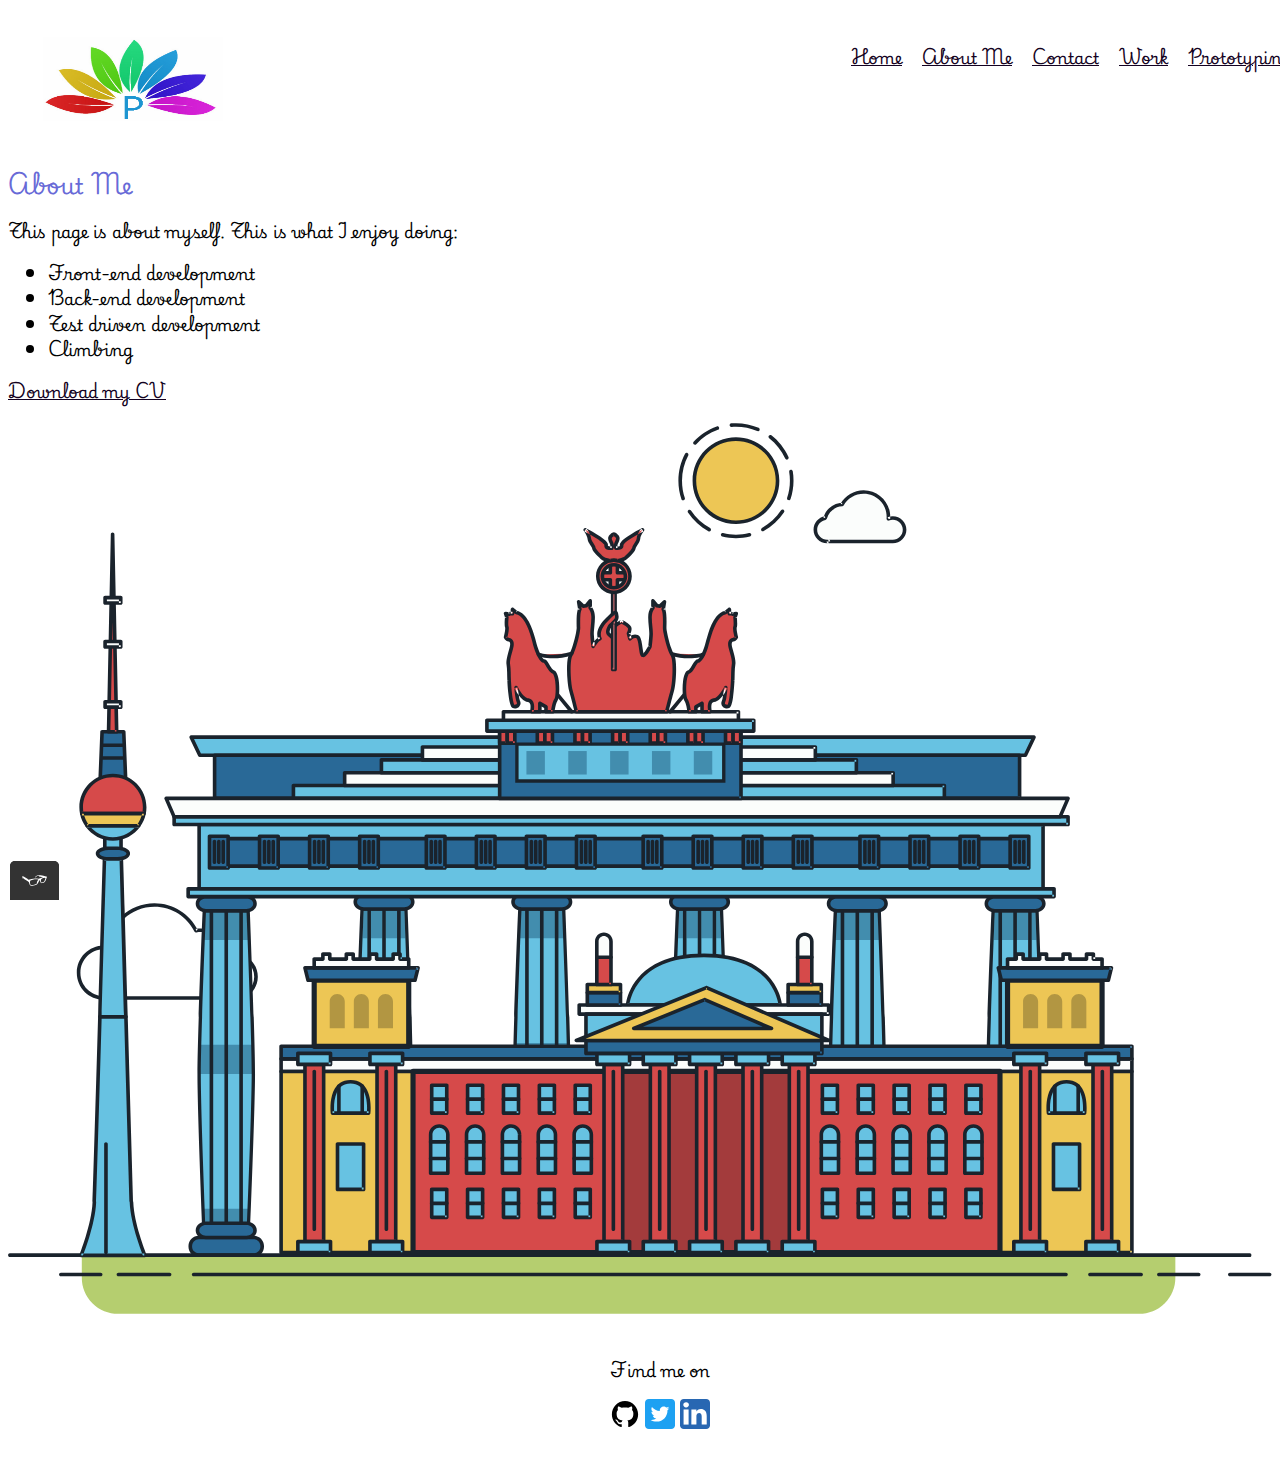
==== about.html @ 15fc824f "Initial commit" ====
<!DOCTYPE html>
<html lang="en">

<head>
    <meta charset="UTF-8">
    <meta name="viewport" content="width=device-width, initial-scale=1.0">
    <title>About Me</title>
    <link rel="preconnect" href="https://fonts.googleapis.com">
    <link rel="preconnect" href="https://fonts.gstatic.com" crossorigin>
    <link href="https://fonts.googleapis.com/css2?family=Playwrite+ES+Deco:wght@100..400&display=swap" rel="stylesheet">
    <link rel="stylesheet" type="text/css" href="css/style.production.css">
    <link rel="shortcut icon" href="./images/FavIcon.png">
    <script src="js/tota11y.min.js"></script>
    <script src="js/stylelint.config.js"></script>
</head>

<body>

    <header class="page-header">
        <!-- Add Logo here -->
        <img src="images/Logo_N.png" alt="logo" class="my_logo page-header__item">
        <nav class="main-navigation page-header__item">
            <ul role="menubar" class="navigation-list">
                <li role="presentation">
                    <a href="index.html" role="menuitem"
                        class="navigation-list__item navigation-list__item--active">Home</a>
                </li>
                <li role="presentation">
                    <a href="about.html" role="menuitem" class="navigation-list__item">About Me</a>
                </li>
                <li role="presentation">
                    <a href="contact.html" role="menuitem" class="navigation-list__item">Contact</a>
                </li>
                <li role="presentation">
                    <a href="work.html" role="menuitem" class="navigation-list__item">Work</a>
                </li>
                <li role="presentation">
                    <a href="prototype.html" role="menuitem" class="navigation-list__item">Prototyping</a>
                </li>
            </ul>
        </nav>
    </header>
    <main>
        <div>
            <h1>About Me</h1>
            <p>This page is about myself. This is what I enjoy doing:</p>
            <ul>
                <li>Front-end development</li>
                <li>Back-end development</li>
                <li>Test driven development</li>
                <li>Climbing</li>
            </ul>

            <a href="files/Resume-example.pdf" class="button" download>Download my CV</a>
        </div>




        <svg id="about-picture" xmlns="http://www.w3.org/2000/svg" class="berlin-illustration" height="auto"
            viewBox="0 0 700 505" xmlns:xlink="http://www.w3.org/1999/xlink">
            <defs>
                <polygon id="a" points=".06 231.917 .06 .929 688.717 .929 688.717 231.917"></polygon>
            </defs>
            <g fill="none" fill-rule="evenodd">
                <g transform="translate(0 241)" class="cloud-front">
                    <path fill="#1A232C"
                        d="M87.602,29 L87.602,28 C87.326,28.001 87.103,28.024 86.927,28.033 L86.979,29.031 L87.947,28.78 C85.741,20.282 78.041,14.002 68.852,14 C67.858,14 66.904,14.096 65.98,14.231 L66.125,15.22 L67.019,14.772 C62.626,6.015 53.567,0.001 43.102,0 C29.041,0.002 17.524,10.848 16.443,24.632 L17.44,24.71 L17.606,23.724 C16.803,23.589 15.969,23.5 15.102,23.5 C6.817,23.501 0.102,30.215 0.102,38.5 C0.102,46.785 6.817,53.499 15.102,53.5 L87.602,53.5 C94.644,53.499 100.351,47.792 100.352,40.75 C100.351,33.708 94.644,28.001 87.602,28 L87.602,30 C90.573,30 93.254,31.202 95.203,33.149 C97.15,35.097 98.351,37.778 98.352,40.75 C98.351,43.722 97.15,46.403 95.203,48.351 C93.254,50.298 90.573,51.5 87.602,51.5 L15.102,51.5 C11.509,51.5 8.265,50.046 5.909,47.692 C3.555,45.337 2.102,42.093 2.102,38.5 C2.102,34.907 3.555,31.663 5.909,29.308 C8.265,26.954 11.509,25.5 15.102,25.5 C15.831,25.5 16.553,25.575 17.273,25.697 C17.551,25.743 17.832,25.672 18.055,25.499 C18.277,25.325 18.414,25.07 18.436,24.789 C19.436,12.04 30.094,1.998 43.102,2 C52.786,1.999 61.163,7.564 65.231,15.669 C65.425,16.055 65.842,16.272 66.27,16.21 C67.132,16.084 67.988,16 68.852,16 C77.108,15.998 84.027,21.647 86.011,29.283 C86.13,29.741 86.557,30.054 87.031,30.03 C87.27,30.017 87.457,29.999 87.602,30 L87.602,29"
                        transform="translate(38 36)"></path>
                </g>
                <path fill="#B5CE6F"
                    d="M646.484,484.382 C646.484,489.501 644.531,494.62 640.627,498.525 C636.722,502.43 631.603,504.382 626.484,504.382 L60.873,504.382 C55.754,504.382 50.636,502.43 46.731,498.525 C42.826,494.62 40.873,489.501 40.873,484.382 L40.873,471.917 L646.484,471.917 L646.484,484.382">
                </path>
                <polyline fill="#67C2E2"
                    points="334.824 185.029 101.449 185.029 106.209 195.08 563.438 195.08 568.2 185.029 334.824 185.029">
                </polyline>
                <path fill="#1A232C"
                    d="M334.824,185.029 L334.824,184.029 L101.449,184.029 C101.104,184.029 100.788,184.203 100.604,184.494 C100.42,184.785 100.398,185.146 100.545,185.457 L105.306,195.508 C105.471,195.856 105.824,196.079 106.209,196.079 L563.438,196.079 C563.824,196.079 564.177,195.856 564.342,195.508 L569.104,185.457 C569.251,185.146 569.229,184.785 569.045,184.494 C568.861,184.203 568.544,184.029 568.2,184.029 L334.824,184.029 L334.824,186.029 L566.62,186.029 L562.806,194.08 L106.842,194.08 L103.029,186.029 L334.824,186.029 L334.824,185.029">
                </path>
                <polygon fill="#296997" points="114.416 218.974 560.222 218.974 560.222 195.08 114.416 195.08">
                </polygon>
                <path fill="#1A232C"
                    d="M560.222,218.974 L560.222,217.974 L115.416,217.974 L115.416,196.079 L559.222,196.079 L559.222,218.974 L560.222,218.974 L560.222,217.974 L560.222,218.974 L561.222,218.974 L561.222,195.08 C561.222,194.816 561.115,194.559 560.929,194.372 C560.742,194.186 560.485,194.08 560.222,194.08 L114.416,194.08 C114.152,194.08 113.895,194.186 113.708,194.372 C113.522,194.559 113.416,194.816 113.416,195.08 L113.416,218.974 C113.416,219.237 113.522,219.495 113.708,219.681 C113.895,219.867 114.152,219.974 114.416,219.974 L560.222,219.974 C560.485,219.974 560.742,219.867 560.929,219.681 C561.115,219.495 561.222,219.237 561.222,218.974 L560.222,218.974">
                </path>
                <polygon fill="#67C2E2" points="105.85 269.08 573.225 269.08 573.225 233.398 105.85 233.398"></polygon>
                <path fill="#1A232C"
                    d="M573.225,233.398 L573.225,232.398 L105.85,232.398 C105.587,232.398 105.329,232.505 105.143,232.691 C104.957,232.877 104.85,233.134 104.85,233.398 L104.85,269.08 C104.85,269.344 104.957,269.601 105.143,269.788 C105.329,269.974 105.587,270.08 105.85,270.08 L573.225,270.08 C573.488,270.08 573.745,269.974 573.932,269.788 C574.118,269.601 574.225,269.344 574.225,269.08 L574.225,233.398 C574.225,233.134 574.118,232.877 573.932,232.691 C573.745,232.505 573.488,232.398 573.225,232.398 L573.225,233.398 L572.225,233.398 L572.225,268.08 L106.85,268.08 L106.85,234.398 L573.225,234.398 L573.225,233.398 L572.225,233.398 L573.225,233.398">
                </path>
                <polygon fill="#296997" points="116.751 256.508 562.557 256.508 562.557 241.243 116.751 241.243">
                </polygon>
                <path fill="#1A232C"
                    d="M562.557,256.508 L562.557,255.508 L117.75,255.508 L117.75,242.243 L561.557,242.243 L561.557,256.508 L562.557,256.508 L562.557,255.508 L562.557,256.508 L563.557,256.508 L563.557,241.243 C563.557,240.979 563.45,240.722 563.264,240.535 C563.078,240.349 562.82,240.243 562.557,240.243 L116.75,240.243 C116.487,240.243 116.23,240.349 116.043,240.535 C115.857,240.722 115.751,240.979 115.751,241.243 L115.751,256.508 C115.751,256.771 115.857,257.029 116.043,257.215 C116.23,257.401 116.487,257.508 116.751,257.508 L562.557,257.508 C562.82,257.508 563.077,257.401 563.264,257.215 C563.45,257.029 563.557,256.771 563.557,256.508 L562.557,256.508">
                </path>
                <polygon fill="#67C2E2" points="158.07 218.974 518.563 218.974 518.563 211.858 158.07 211.858">
                </polygon>
                <path fill="#1A232C"
                    d="M518.563,211.858 L518.563,210.858 L158.07,210.858 C157.807,210.858 157.549,210.964 157.363,211.151 C157.177,211.337 157.07,211.594 157.07,211.858 L157.07,218.974 C157.07,219.237 157.177,219.495 157.363,219.681 C157.549,219.867 157.807,219.974 158.07,219.974 L518.563,219.974 C518.826,219.974 519.083,219.867 519.27,219.681 C519.456,219.495 519.562,219.237 519.562,218.974 L519.562,211.858 C519.562,211.594 519.456,211.337 519.27,211.151 C519.083,210.964 518.826,210.858 518.563,210.858 L518.563,211.858 L517.563,211.858 L517.563,217.974 L159.07,217.974 L159.07,212.858 L518.563,212.858 L518.563,211.858 L517.563,211.858 L518.563,211.858">
                </path>
                <polygon fill="#FBFDFC" points="186.438 211.858 490.194 211.858 490.194 204.741 186.438 204.741">
                </polygon>
                <path fill="#1A232C"
                    d="M490.194,204.741 L490.194,203.741 L186.438,203.741 C186.175,203.741 185.917,203.848 185.731,204.034 C185.545,204.221 185.438,204.478 185.438,204.741 L185.438,211.858 C185.438,212.121 185.545,212.379 185.731,212.565 C185.917,212.751 186.175,212.858 186.438,212.858 L490.194,212.858 C490.458,212.858 490.715,212.751 490.902,212.565 C491.088,212.379 491.194,212.121 491.194,211.858 L491.194,204.741 C491.194,204.478 491.088,204.221 490.902,204.034 C490.715,203.848 490.458,203.741 490.194,203.741 L490.194,204.741 L489.194,204.741 L489.194,210.858 L187.438,210.858 L187.438,205.741 L490.194,205.741 L490.194,204.741 L489.194,204.741 L490.194,204.741">
                </path>
                <polygon fill="#67C2E2" points="206.805 204.741 469.828 204.741 469.828 197.624 206.805 197.624">
                </polygon>
                <path fill="#1A232C"
                    d="M469.828,197.624 L469.828,196.624 L206.805,196.624 C206.541,196.624 206.284,196.731 206.098,196.917 C205.911,197.103 205.805,197.361 205.805,197.624 L205.805,204.741 C205.805,205.005 205.911,205.262 206.098,205.449 C206.284,205.635 206.541,205.741 206.805,205.741 L469.828,205.741 C470.091,205.741 470.349,205.635 470.535,205.449 C470.722,205.262 470.828,205.005 470.828,204.741 L470.828,197.624 C470.828,197.361 470.722,197.103 470.535,196.917 C470.349,196.731 470.091,196.624 469.828,196.624 L469.828,197.624 L468.828,197.624 L468.828,203.741 L207.805,203.741 L207.805,198.624 L469.828,198.624 L469.828,197.624 L468.828,197.624 L469.828,197.624">
                </path>
                <polygon fill="#FBFDFC" points="229.521 197.624 447.111 197.624 447.111 190.509 229.521 190.509">
                </polygon>
                <path fill="#1A232C"
                    d="M447.111,190.509 L447.111,189.509 L229.521,189.509 C229.258,189.509 229,189.616 228.814,189.802 C228.628,189.988 228.521,190.246 228.521,190.509 L228.521,197.624 C228.521,197.888 228.628,198.145 228.814,198.332 C229,198.518 229.258,198.624 229.521,198.624 L447.111,198.624 C447.375,198.624 447.632,198.518 447.818,198.332 C448.005,198.145 448.111,197.888 448.111,197.624 L448.111,190.509 C448.111,190.246 448.005,189.988 447.818,189.802 C447.632,189.616 447.375,189.509 447.111,189.509 L447.111,190.509 L446.111,190.509 L446.111,196.624 L230.521,196.624 L230.521,191.509 L447.111,191.509 L447.111,190.509 L446.111,190.509 L447.111,190.509">
                </path>
                <path fill="#67C2E2"
                    d="M135.607,355.447 C135.163,337.766 134.264,313.326 133.648,297.387 C133.274,287.721 133.004,281.18 133.004,281.18 L108.722,281.18 C108.722,281.18 108.452,287.721 108.079,297.387 C107.462,313.326 106.563,337.766 106.119,355.447 C105.953,362.059 105.85,367.732 105.85,371.653 L105.85,371.654 C105.85,386.117 107.243,424.332 108.089,446.189 C108.457,455.706 108.722,462.126 108.722,462.126 L133.004,462.126 C133.004,462.126 133.269,455.706 133.637,446.189 C134.482,424.332 135.876,386.117 135.876,371.654 L135.876,371.653 C135.876,367.732 135.773,362.059 135.607,355.447">
                </path>
                <path fill="#428DAE"
                    d="M133.648 297.387L108.079 297.387C108.452 287.721 108.722 281.18 108.722 281.18L133.004 281.18C133.004 281.18 133.274 287.721 133.648 297.387M135.876 371.654L105.85 371.654 105.85 371.653C105.85 367.732 105.953 362.059 106.119 355.447L135.607 355.447C135.773 362.059 135.876 367.732 135.876 371.653L135.876 371.654M133.004 462.126L108.722 462.126C108.722 462.126 108.457 455.706 108.089 446.189L133.637 446.189C133.269 455.706 133.004 462.126 133.004 462.126">
                </path>
                <path fill="#1A232C"
                    d="M109.612,461.199 L132.114,461.199 C132.447,453.007 134.949,390.886 134.949,371.653 C134.949,352.42 132.447,290.299 132.114,282.108 L109.612,282.108 C109.279,290.299 106.778,352.42 106.778,371.653 C106.778,390.886 109.279,453.007 109.612,461.199 Z M133.895,463.054 L107.832,463.054 L107.794,462.164 C107.766,461.466 104.922,392.193 104.922,371.653 C104.922,351.114 107.766,281.839 107.794,281.142 L107.832,280.252 L133.895,280.252 L133.931,281.142 C133.96,281.839 136.804,351.114 136.804,371.653 C136.804,392.193 133.96,461.466 133.931,462.164 L133.895,463.054 L133.895,463.054 Z">
                </path>
                <path fill="#1A232C"
                    d="M111.638 281.18L111.638 462.126C111.638 462.679 112.086 463.126 112.638 463.126 113.19 463.126 113.638 462.679 113.638 462.126L113.638 281.18C113.638 280.628 113.19 280.18 112.638 280.18 112.086 280.18 111.638 280.628 111.638 281.18M119.863 281.18L119.863 462.126C119.863 462.679 120.311 463.126 120.863 463.126 121.416 463.126 121.863 462.679 121.863 462.126L121.863 281.18C121.863 280.628 121.416 280.18 120.863 280.18 120.311 280.18 119.863 280.628 119.863 281.18M128.088 281.18L128.088 462.126C128.088 462.679 128.536 463.126 129.088 463.126 129.64 463.126 130.088 462.679 130.088 462.126L130.088 281.18C130.088 280.628 129.64 280.18 129.088 280.18 128.536 280.18 128.088 280.628 128.088 281.18">
                </path>
                <path fill="#296997"
                    d="M136.79,277.265 C136.79,279.418 134.675,281.18 132.09,281.18 L109.636,281.18 C107.051,281.18 104.936,279.418 104.936,277.265 C104.936,275.111 107.051,273.349 109.636,273.349 L132.09,273.349 C134.675,273.349 136.79,275.111 136.79,277.265">
                </path>
                <path fill="#1A232C"
                    d="M136.79,277.265 L135.79,277.265 C135.789,278.005 135.433,278.704 134.769,279.262 C134.109,279.814 133.155,280.181 132.09,280.18 L109.636,280.18 C108.571,280.181 107.617,279.814 106.956,279.262 C106.293,278.704 105.936,278.005 105.936,277.265 C105.936,276.524 106.293,275.825 106.957,275.267 C107.617,274.715 108.571,274.348 109.636,274.349 L132.09,274.349 C133.155,274.348 134.109,274.716 134.769,275.267 C135.433,275.825 135.789,276.524 135.79,277.265 L137.79,277.265 C137.791,275.851 137.09,274.593 136.049,273.731 C135.006,272.863 133.61,272.35 132.09,272.349 L109.636,272.349 C108.116,272.35 106.72,272.863 105.676,273.731 C104.636,274.593 103.935,275.851 103.936,277.265 C103.935,278.678 104.636,279.937 105.677,280.798 C106.72,281.666 108.116,282.179 109.636,282.18 L132.09,282.18 C133.61,282.179 135.006,281.666 136.049,280.798 C137.09,279.937 137.791,278.678 137.79,277.265 L136.79,277.265">
                </path>
                <path fill="#296997"
                    d="M140.775,467.217 C140.775,469.803 138.661,471.917 136.076,471.917 L105.65,471.917 C103.065,471.917 100.951,469.803 100.951,467.217 L100.951,466.825 C100.951,464.241 103.065,462.126 105.65,462.126 L136.076,462.126 C138.661,462.126 140.775,464.241 140.775,466.825 L140.775,467.217">
                </path>
                <path fill="#1A232C"
                    d="M140.775,467.217 L139.775,467.217 C139.775,468.235 139.361,469.155 138.688,469.83 C138.013,470.503 137.093,470.917 136.076,470.917 L105.65,470.917 C104.633,470.917 103.713,470.504 103.038,469.83 C102.365,469.155 101.951,468.235 101.951,467.217 L101.951,466.825 C101.951,465.808 102.365,464.889 103.038,464.214 C103.713,463.54 104.633,463.127 105.65,463.126 L136.076,463.126 C137.093,463.127 138.013,463.54 138.688,464.214 C139.362,464.889 139.775,465.808 139.775,466.825 L139.775,467.217 L141.775,467.217 L141.775,466.825 C141.772,463.684 139.217,461.13 136.076,461.126 L105.65,461.126 C102.509,461.13 99.955,463.684 99.951,466.825 L99.951,467.217 C99.954,470.36 102.509,472.914 105.65,472.917 L136.076,472.917 C139.217,472.914 141.772,470.36 141.775,467.217 L140.775,467.217">
                </path>
                <path fill="#296997"
                    d="M136.79,458.208 C136.79,460.363 134.675,462.126 132.09,462.126 L109.636,462.126 C107.051,462.126 104.936,460.363 104.936,458.208 C104.936,456.057 107.051,454.292 109.636,454.292 L132.09,454.292 C134.675,454.292 136.79,456.057 136.79,458.208">
                </path>
                <path fill="#1A232C"
                    d="M136.79,458.208 L135.79,458.208 C135.789,458.949 135.432,459.649 134.769,460.207 C134.108,460.76 133.154,461.128 132.09,461.126 L109.636,461.126 C108.572,461.128 107.617,460.76 106.957,460.207 C106.293,459.649 105.936,458.949 105.936,458.208 C105.936,457.47 106.293,456.77 106.957,456.212 C107.617,455.659 108.572,455.291 109.636,455.292 L132.09,455.292 C133.154,455.291 134.108,455.659 134.769,456.212 C135.433,456.77 135.789,457.47 135.79,458.208 L137.79,458.208 C137.791,456.796 137.09,455.538 136.05,454.675 C135.006,453.808 133.61,453.294 132.09,453.292 L109.636,453.292 C108.115,453.294 106.719,453.808 105.676,454.675 C104.636,455.538 103.935,456.796 103.936,458.208 C103.935,459.622 104.636,460.881 105.676,461.743 C106.72,462.611 108.116,463.125 109.636,463.126 L132.09,463.126 C133.61,463.125 135.006,462.611 136.05,461.743 C137.09,460.881 137.791,459.622 137.79,458.208 L136.79,458.208">
                </path>
                <path fill="#67C2E2"
                    d="M572.471,355.447 C572.025,337.766 571.126,313.326 570.51,297.387 C570.137,287.721 569.867,281.18 569.867,281.18 L545.585,281.18 C545.585,281.18 545.315,287.721 544.942,297.387 C544.326,313.326 543.427,337.766 542.981,355.447 C542.815,362.059 542.713,367.732 542.713,371.653 L542.713,371.654 C542.713,386.117 544.107,424.332 544.952,446.189 C545.32,455.706 545.585,462.126 545.585,462.126 L569.867,462.126 C569.867,462.126 570.132,455.706 570.499,446.189 C571.346,424.332 572.739,386.117 572.739,371.654 L572.739,371.653 C572.739,367.732 572.637,362.059 572.471,355.447">
                </path>
                <path fill="#428DAE"
                    d="M569.582 297.387L566.951 297.387 566.951 282.108 568.977 282.108C569.063 284.206 569.29 289.841 569.582 297.387M564.951 297.387L545.871 297.387C546.162 289.841 546.39 284.206 546.476 282.108L564.951 282.108 564.951 297.387M571.8 369.187L566.951 369.187 566.951 356.265 571.562 356.265C571.685 361.272 571.771 365.701 571.8 369.187M564.951 369.187L543.653 369.187C543.684 365.512 543.777 360.79 543.912 355.447L553.551 355.447 553.551 356.265 564.951 356.265 564.951 369.187">
                </path>
                <path fill="#1A232C"
                    d="M546.476,461.199 L568.977,461.199 C569.31,453.007 571.812,390.886 571.812,371.653 C571.812,352.42 569.31,290.299 568.977,282.108 L546.476,282.108 C546.142,290.299 543.642,352.42 543.642,371.653 C543.642,390.886 546.142,453.007 546.476,461.199 M570.758,463.054 L544.694,463.054 L544.658,462.164 C544.629,461.466 541.785,392.193 541.785,371.653 C541.785,351.114 544.629,281.839 544.658,281.142 L544.694,280.252 L570.758,280.252 L570.795,281.142 C570.823,281.839 573.667,351.114 573.667,371.653 C573.667,392.193 570.823,461.466 570.795,462.164 L570.758,463.054">
                </path>
                <path fill="#1A232C"
                    d="M548.501 281.18L548.501 462.126C548.501 462.679 548.949 463.126 549.501 463.126 550.053 463.126 550.501 462.679 550.501 462.126L550.501 281.18C550.501 280.628 550.053 280.18 549.501 280.18 548.949 280.18 548.501 280.628 548.501 281.18M556.727 281.18L556.727 462.126C556.727 462.679 557.174 463.126 557.727 463.126 558.279 463.126 558.727 462.679 558.727 462.126L558.727 281.18C558.727 280.628 558.279 280.18 557.727 280.18 557.174 280.18 556.727 280.628 556.727 281.18M564.951 281.18L564.951 462.126C564.951 462.679 565.399 463.126 565.951 463.126 566.503 463.126 566.951 462.679 566.951 462.126L566.951 281.18C566.951 280.628 566.503 280.18 565.951 280.18 565.399 280.18 564.951 280.628 564.951 281.18">
                </path>
                <path fill="#296997"
                    d="M573.653,277.265 C573.653,279.418 571.537,281.18 568.953,281.18 L546.499,281.18 C543.915,281.18 541.799,279.418 541.799,277.265 C541.799,275.111 543.915,273.349 546.499,273.349 L568.953,273.349 C571.537,273.349 573.653,275.111 573.653,277.265">
                </path>
                <path fill="#1A232C"
                    d="M573.653,277.265 L572.653,277.265 C572.653,278.005 572.296,278.704 571.632,279.262 C570.972,279.814 570.017,280.181 568.953,280.18 L546.499,280.18 C545.435,280.181 544.48,279.814 543.82,279.262 C543.156,278.704 542.8,278.005 542.799,277.265 C542.8,276.525 543.156,275.825 543.82,275.267 C544.481,274.715 545.435,274.348 546.499,274.349 L568.953,274.349 C570.017,274.348 570.972,274.715 571.632,275.267 C572.296,275.825 572.653,276.525 572.653,277.265 L574.653,277.265 C574.654,275.851 573.953,274.593 572.912,273.731 C571.869,272.863 570.473,272.35 568.953,272.349 L546.499,272.349 C544.979,272.35 543.583,272.863 542.54,273.731 C541.499,274.593 540.798,275.851 540.799,277.265 C540.798,278.679 541.499,279.937 542.54,280.798 C543.583,281.666 544.979,282.179 546.499,282.18 L568.953,282.18 C570.473,282.179 571.869,281.666 572.912,280.798 C573.953,279.937 574.654,278.679 574.653,277.265 L573.653,277.265">
                </path>
                <path fill="#296997"
                    d="M577.639,467.217 C577.639,469.803 575.524,471.917 572.938,471.917 L542.514,471.917 C539.929,471.917 537.813,469.803 537.813,467.217 L537.813,466.825 C537.813,464.241 539.929,462.126 542.514,462.126 L572.938,462.126 C575.524,462.126 577.639,464.241 577.639,466.825 L577.639,467.217">
                </path>
                <path fill="#1A232C"
                    d="M577.639,467.217 L576.639,467.217 C576.638,468.235 576.225,469.155 575.551,469.83 C574.876,470.503 573.956,470.917 572.938,470.917 L542.514,470.917 C541.497,470.917 540.576,470.503 539.901,469.83 C539.227,469.155 538.814,468.234 538.813,467.217 L538.813,466.825 C538.814,465.808 539.227,464.889 539.901,464.214 C540.576,463.54 541.497,463.127 542.514,463.126 L572.938,463.126 C573.956,463.127 574.876,463.54 575.551,464.214 C576.225,464.888 576.638,465.808 576.639,466.825 L576.639,467.217 L578.639,467.217 L578.639,466.825 C578.635,463.684 576.081,461.13 572.938,461.126 L542.514,461.126 C539.372,461.13 536.817,463.684 536.813,466.825 L536.813,467.217 C536.817,470.36 539.372,472.914 542.514,472.917 L572.938,472.917 C576.081,472.914 578.635,470.359 578.639,467.217 L577.639,467.217">
                </path>
                <path fill="#296997"
                    d="M573.653,458.208 C573.653,460.363 571.537,462.126 568.953,462.126 L546.499,462.126 C543.915,462.126 541.799,460.363 541.799,458.208 C541.799,456.057 543.915,454.292 546.499,454.292 L568.953,454.292 C571.537,454.292 573.653,456.057 573.653,458.208">
                </path>
                <path fill="#1A232C"
                    d="M573.653,458.208 L572.653,458.208 C572.653,458.949 572.296,459.649 571.632,460.207 C570.971,460.76 570.017,461.128 568.953,461.126 L546.499,461.126 C545.435,461.128 544.481,460.76 543.82,460.207 C543.157,459.649 542.799,458.949 542.799,458.208 C542.799,457.47 543.156,456.77 543.82,456.212 C544.481,455.659 545.435,455.291 546.499,455.292 L568.953,455.292 C570.017,455.291 570.971,455.659 571.632,456.212 C572.296,456.77 572.653,457.47 572.653,458.208 L574.653,458.208 C574.654,456.796 573.953,455.538 572.912,454.675 C571.869,453.808 570.473,453.294 568.953,453.292 L546.499,453.292 C544.979,453.294 543.583,453.808 542.54,454.675 C541.499,455.538 540.798,456.796 540.799,458.208 C540.798,459.622 541.499,460.881 542.54,461.743 C543.583,462.611 544.979,463.125 546.499,463.126 L568.953,463.126 C570.473,463.125 571.869,462.611 572.912,461.743 C573.953,460.881 574.654,459.622 574.653,458.208 L573.653,458.208">
                </path>
                <path fill="#67C2E2"
                    d="M485.098,355.447 C484.654,337.766 483.753,313.326 483.137,297.387 C482.764,287.721 482.494,281.18 482.494,281.18 L458.213,281.18 C458.213,281.18 457.942,287.721 457.569,297.387 C456.953,313.326 456.055,337.766 455.608,355.447 C455.443,362.059 455.34,367.732 455.34,371.653 L455.34,371.654 C455.34,386.117 456.733,424.332 457.58,446.189 C457.948,455.706 458.213,462.126 458.213,462.126 L482.494,462.126 C482.494,462.126 482.759,455.706 483.126,446.189 C483.973,424.332 485.366,386.117 485.366,371.654 L485.366,371.653 C485.366,367.732 485.265,362.059 485.098,355.447">
                </path>
                <path fill="#428DAE"
                    d="M483.137 297.387L457.569 297.387C457.942 287.721 458.213 281.18 458.213 281.18L482.494 281.18C482.494 281.18 482.764 287.721 483.137 297.387M485.355 369.187L455.351 369.187C455.382 365.502 455.475 360.78 455.608 355.447L485.098 355.447C485.232 360.78 485.325 365.502 485.355 369.187">
                </path>
                <path fill="#1A232C"
                    d="M459.103,461.199 L481.605,461.199 C481.938,453.007 484.439,390.886 484.439,371.653 C484.439,352.42 481.938,290.299 481.605,282.108 L459.103,282.108 C458.769,290.299 456.268,352.42 456.268,371.653 C456.268,390.886 458.769,453.007 459.103,461.199 Z M483.386,463.054 L457.321,463.054 L457.285,462.164 C457.256,461.466 454.412,392.193 454.412,371.653 C454.412,351.114 457.256,281.839 457.285,281.142 L457.321,280.252 L483.386,280.252 L483.422,281.142 C483.45,281.839 486.294,351.114 486.294,371.653 C486.294,392.193 483.45,461.466 483.422,462.164 L483.386,463.054 L483.386,463.054 Z">
                </path>
                <path fill="#1A232C"
                    d="M461.128 281.18L461.128 462.126C461.128 462.679 461.576 463.126 462.128 463.126 462.68 463.126 463.128 462.679 463.128 462.126L463.128 281.18C463.128 280.628 462.68 280.18 462.128 280.18 461.576 280.18 461.128 280.628 461.128 281.18M469.354 281.18L469.354 462.126C469.354 462.679 469.801 463.126 470.354 463.126 470.906 463.126 471.354 462.679 471.354 462.126L471.354 281.18C471.354 280.628 470.906 280.18 470.354 280.18 469.801 280.18 469.354 280.628 469.354 281.18M477.578 281.18L477.578 462.126C477.578 462.679 478.026 463.126 478.578 463.126 479.13 463.126 479.578 462.679 479.578 462.126L479.578 281.18C479.578 280.628 479.13 280.18 478.578 280.18 478.026 280.18 477.578 280.628 477.578 281.18">
                </path>
                <path fill="#296997"
                    d="M486.281,277.265 C486.281,279.418 484.164,281.18 481.58,281.18 L459.126,281.18 C456.542,281.18 454.426,279.418 454.426,277.265 C454.426,275.111 456.542,273.349 459.126,273.349 L481.58,273.349 C484.164,273.349 486.281,275.111 486.281,277.265">
                </path>
                <path fill="#1A232C"
                    d="M486.281,277.265 L485.281,277.265 C485.281,278.005 484.924,278.704 484.26,279.262 C483.599,279.814 482.644,280.181 481.58,280.18 L459.126,280.18 C458.062,280.181 457.107,279.814 456.447,279.262 C455.783,278.704 455.427,278.005 455.426,277.265 C455.427,276.525 455.783,275.825 456.447,275.267 C457.108,274.715 458.062,274.348 459.126,274.349 L481.58,274.349 C482.644,274.348 483.599,274.716 484.26,275.268 C484.924,275.825 485.281,276.525 485.281,277.265 L487.281,277.265 C487.282,275.851 486.58,274.593 485.54,273.731 C484.496,272.863 483.1,272.35 481.58,272.349 L459.126,272.349 C457.606,272.35 456.21,272.863 455.167,273.731 C454.126,274.593 453.425,275.851 453.426,277.265 C453.425,278.679 454.126,279.937 455.167,280.798 C456.21,281.666 457.606,282.179 459.126,282.18 L481.58,282.18 C483.1,282.179 484.496,281.666 485.54,280.799 C486.58,279.937 487.282,278.679 487.281,277.265 L486.281,277.265">
                </path>
                <path fill="#296997"
                    d="M490.266,467.217 C490.266,469.803 488.151,471.917 485.565,471.917 L455.141,471.917 C452.556,471.917 450.44,469.803 450.44,467.217 L450.44,466.825 C450.44,464.241 452.556,462.126 455.141,462.126 L485.565,462.126 C488.151,462.126 490.266,464.241 490.266,466.825 L490.266,467.217">
                </path>
                <path fill="#1A232C"
                    d="M490.266,467.217 L489.266,467.217 C489.265,468.235 488.852,469.155 488.178,469.83 C487.503,470.503 486.583,470.917 485.565,470.917 L455.141,470.917 C454.124,470.917 453.203,470.503 452.528,469.83 C451.854,469.155 451.441,468.234 451.44,467.217 L451.44,466.825 C451.441,465.808 451.854,464.889 452.528,464.214 C453.203,463.54 454.124,463.127 455.141,463.126 L485.565,463.126 C486.583,463.127 487.503,463.54 488.178,464.214 C488.852,464.888 489.265,465.808 489.266,466.825 L489.266,467.217 L491.266,467.217 L491.266,466.825 C491.262,463.684 488.708,461.13 485.565,461.126 L455.141,461.126 C451.999,461.13 449.444,463.684 449.44,466.825 L449.44,467.217 C449.444,470.36 451.999,472.914 455.141,472.917 L485.565,472.917 C488.708,472.914 491.262,470.359 491.266,467.217 L490.266,467.217">
                </path>
                <path fill="#296997"
                    d="M486.281,458.208 C486.281,460.363 484.164,462.126 481.58,462.126 L459.126,462.126 C456.542,462.126 454.426,460.363 454.426,458.208 C454.426,456.057 456.542,454.292 459.126,454.292 L481.58,454.292 C484.164,454.292 486.281,456.057 486.281,458.208">
                </path>
                <path fill="#1A232C"
                    d="M486.281,458.208 L485.281,458.208 C485.281,458.949 484.923,459.649 484.26,460.207 C483.599,460.76 482.644,461.128 481.58,461.126 L459.126,461.126 C458.062,461.128 457.108,460.76 456.447,460.207 C455.784,459.649 455.427,458.949 455.426,458.208 C455.426,457.47 455.783,456.77 456.447,456.212 C457.108,455.659 458.062,455.291 459.126,455.292 L481.58,455.292 C482.644,455.291 483.598,455.659 484.26,456.212 C484.924,456.77 485.281,457.47 485.281,458.208 L487.281,458.208 C487.282,456.795 486.58,455.538 485.54,454.675 C484.496,453.808 483.1,453.294 481.58,453.292 L459.126,453.292 C457.606,453.294 456.21,453.808 455.167,454.675 C454.126,455.538 453.425,456.796 453.426,458.208 C453.425,459.622 454.126,460.881 455.167,461.743 C456.21,462.611 457.606,463.125 459.126,463.126 L481.58,463.126 C483.1,463.125 484.496,462.611 485.54,461.743 C486.581,460.881 487.282,459.622 487.281,458.208 L486.281,458.208">
                </path>
                <path fill="#67C2E2"
                    d="M397.726,354.466 C397.28,336.787 396.381,312.346 395.765,296.407 C395.392,286.742 395.122,280.2 395.122,280.2 L370.84,280.2 C370.84,280.2 370.57,286.742 370.197,296.407 C369.581,312.346 368.682,336.787 368.236,354.466 C368.07,361.078 367.968,366.751 367.968,370.672 L367.968,370.673 C367.968,385.136 369.361,423.352 370.207,445.208 C370.575,454.726 370.84,461.146 370.84,461.146 L395.122,461.146 C395.122,461.146 395.386,454.726 395.754,445.208 C396.601,423.352 397.994,385.136 397.994,370.673 L397.994,370.672 C397.994,366.751 397.892,361.078 397.726,354.466">
                </path>
                <path fill="#428DAE"
                    d="M394.837 296.407L392.206 296.407 392.206 281.127 394.233 281.127C394.318 283.225 394.545 288.861 394.837 296.407L394.837 296.407zM383.981 296.407L390.206 296.407 390.206 281.127 383.981 281.127 383.981 296.407zM375.756 296.407L381.98 296.407 381.98 281.127 375.756 281.127 375.756 296.407zM373.756 296.407L371.126 296.407C371.417 288.861 371.645 283.225 371.73 281.127L373.756 281.127 373.756 296.407 373.756 296.407zM397.062 369.187L392.206 369.187 392.206 354.466 396.796 354.466C396.943 360.298 397.041 365.389 397.062 369.187L397.062 369.187zM383.981 369.187L390.206 369.187 390.206 354.466 383.981 354.466 383.981 369.187zM375.756 369.187L381.98 369.187 381.98 354.466 375.756 354.466 375.756 369.187zM373.756 369.187L368.9 369.187C368.921 365.389 369.019 360.298 369.166 354.466L373.756 354.466 373.756 369.187 373.756 369.187z">
                </path>
                <path fill="#1A232C"
                    d="M371.73,460.218 L394.233,460.218 C394.565,452.027 397.066,389.906 397.066,370.672 C397.066,351.44 394.565,289.319 394.233,281.127 L371.73,281.127 C371.397,289.319 368.895,351.44 368.895,370.672 C368.895,389.906 371.397,452.027 371.73,460.218 M396.013,462.074 L369.949,462.074 L369.912,461.184 C369.884,460.486 367.04,391.212 367.04,370.672 C367.04,350.133 369.884,280.859 369.912,280.162 L369.949,279.272 L396.013,279.272 L396.05,280.162 C396.078,280.859 398.922,350.133 398.922,370.672 C398.922,391.212 396.078,460.486 396.05,461.184 L396.013,462.074">
                </path>
                <path fill="#1A232C"
                    d="M373.756 280.2L373.756 461.146C373.756 461.698 374.203 462.146 374.756 462.146 375.308 462.146 375.756 461.698 375.756 461.146L375.756 280.2C375.756 279.647 375.308 279.2 374.756 279.2 374.203 279.2 373.756 279.647 373.756 280.2M381.98 280.2L381.98 461.146C381.98 461.698 382.428 462.146 382.98 462.146 383.533 462.146 383.981 461.698 383.981 461.146L383.981 280.2C383.981 279.647 383.533 279.2 382.98 279.2 382.428 279.2 381.98 279.647 381.98 280.2M390.206 280.2L390.206 461.146C390.206 461.698 390.654 462.146 391.206 462.146 391.758 462.146 392.206 461.698 392.206 461.146L392.206 280.2C392.206 279.647 391.758 279.2 391.206 279.2 390.654 279.2 390.206 279.647 390.206 280.2">
                </path>
                <path fill="#296997"
                    d="M398.908,276.285 C398.908,278.439 396.792,280.2 394.208,280.2 L371.754,280.2 C369.17,280.2 367.053,278.439 367.053,276.285 C367.053,274.13 369.17,272.369 371.754,272.369 L394.208,272.369 C396.792,272.369 398.908,274.13 398.908,276.285">
                </path>
                <path fill="#1A232C"
                    d="M398.908,276.285 L397.908,276.285 C397.907,277.025 397.551,277.724 396.887,278.281 C396.227,278.833 395.272,279.201 394.208,279.2 L371.754,279.2 C370.69,279.201 369.735,278.833 369.074,278.281 C368.41,277.724 368.053,277.025 368.053,276.285 C368.053,275.544 368.41,274.845 369.074,274.287 C369.735,273.735 370.69,273.367 371.754,273.369 L394.208,273.369 C395.272,273.367 396.227,273.735 396.887,274.287 C397.551,274.844 397.907,275.544 397.908,276.285 L399.908,276.285 C399.909,274.871 399.208,273.612 398.167,272.75 C397.124,271.883 395.728,271.37 394.208,271.369 L371.754,271.369 C370.234,271.37 368.838,271.883 367.794,272.75 C366.754,273.612 366.052,274.871 366.053,276.285 C366.052,277.699 366.754,278.957 367.795,279.818 C368.838,280.686 370.234,281.198 371.754,281.2 L394.208,281.2 C395.728,281.198 397.123,280.686 398.167,279.818 C399.208,278.957 399.909,277.698 399.908,276.285 L398.908,276.285">
                </path>
                <path fill="#296997"
                    d="M402.894,466.237 C402.894,468.823 400.779,470.937 398.193,470.937 L367.768,470.937 C365.183,470.937 363.068,468.823 363.068,466.237 L363.068,465.844 C363.068,463.26 365.183,461.146 367.768,461.146 L398.193,461.146 C400.779,461.146 402.894,463.26 402.894,465.844 L402.894,466.237">
                </path>
                <path fill="#1A232C"
                    d="M402.894,466.237 L401.894,466.237 C401.893,467.254 401.48,468.174 400.806,468.849 C400.131,469.523 399.211,469.937 398.193,469.937 L367.768,469.937 C366.751,469.937 365.831,469.523 365.156,468.849 C364.482,468.174 364.069,467.254 364.068,466.237 L364.068,465.844 C364.069,464.828 364.482,463.908 365.156,463.233 C365.831,462.56 366.751,462.146 367.768,462.146 L398.193,462.146 C399.211,462.146 400.131,462.56 400.806,463.233 C401.48,463.908 401.893,464.828 401.894,465.844 L401.894,466.237 L403.894,466.237 L403.894,465.844 C403.89,462.703 401.336,460.15 398.193,460.146 L367.768,460.146 C364.626,460.15 362.072,462.703 362.068,465.844 L362.068,466.237 C362.072,469.379 364.626,471.933 367.768,471.937 L398.193,471.937 C401.336,471.933 403.89,469.379 403.894,466.237 L402.894,466.237">
                </path>
                <path fill="#296997"
                    d="M398.908,457.228 C398.908,459.382 396.792,461.146 394.208,461.146 L371.754,461.146 C369.17,461.146 367.053,459.382 367.053,457.228 C367.053,455.077 369.17,453.312 371.754,453.312 L394.208,453.312 C396.792,453.312 398.908,455.077 398.908,457.228">
                </path>
                <path fill="#1A232C"
                    d="M398.908,457.228 L397.908,457.228 C397.908,457.968 397.55,458.669 396.887,459.226 C396.226,459.779 395.272,460.147 394.208,460.146 L371.754,460.146 C370.69,460.147 369.736,459.779 369.074,459.226 C368.411,458.668 368.053,457.968 368.053,457.228 C368.053,456.489 368.41,455.789 369.074,455.231 C369.736,454.679 370.69,454.311 371.754,454.312 L394.208,454.312 C395.272,454.311 396.226,454.679 396.887,455.231 C397.551,455.789 397.908,456.489 397.908,457.228 L399.908,457.228 C399.909,455.815 399.208,454.557 398.167,453.695 C397.124,452.827 395.728,452.313 394.208,452.312 L371.754,452.312 C370.234,452.313 368.838,452.827 367.794,453.695 C366.754,454.557 366.052,455.815 366.053,457.228 C366.052,458.642 366.753,459.901 367.794,460.763 C368.838,461.631 370.234,462.145 371.754,462.146 L394.208,462.146 C395.728,462.145 397.124,461.631 398.167,460.763 C399.208,459.9 399.909,458.642 399.908,457.228 L398.908,457.228">
                </path>
                <path fill="#67C2E2"
                    d="M310.353,354.466 C309.908,336.787 309.009,312.346 308.393,296.407 C308.019,286.742 307.75,280.2 307.75,280.2 L283.467,280.2 C283.467,280.2 283.198,286.742 282.824,296.407 C282.208,312.346 281.309,336.787 280.864,354.466 C280.698,361.078 280.596,366.751 280.596,370.672 L280.596,370.673 C280.596,385.136 281.989,423.352 282.834,445.208 C283.202,454.726 283.467,461.146 283.467,461.146 L307.75,461.146 C307.75,461.146 308.014,454.726 308.382,445.208 C309.228,423.352 310.622,385.136 310.622,370.673 L310.622,370.672 C310.622,366.751 310.518,361.078 310.353,354.466">
                </path>
                <path fill="#428DAE"
                    d="M308.393 296.407L282.824 296.407C283.198 286.742 283.467 280.2 283.467 280.2L307.75 280.2C307.75 280.2 308.019 286.742 308.393 296.407M310.617 369.187L280.6 369.187C280.621 365.377 280.718 360.285 280.864 354.466L310.353 354.466C310.498 360.285 310.596 365.377 310.617 369.187">
                </path>
                <path fill="#1A232C"
                    d="M284.357,460.218 L306.86,460.218 C307.193,452.027 309.694,389.906 309.694,370.672 C309.694,351.44 307.193,289.319 306.86,281.127 L284.357,281.127 C284.024,289.319 281.523,351.44 281.523,370.672 C281.523,389.906 284.024,452.027 284.357,460.218 Z M308.639,462.074 L282.576,462.074 L282.54,461.184 C282.511,460.486 279.668,391.212 279.668,370.672 C279.668,350.133 282.511,280.859 282.54,280.162 L282.576,279.272 L308.639,279.272 L308.677,280.162 C308.706,280.859 311.549,350.133 311.549,370.672 C311.549,391.212 308.706,460.486 308.677,461.184 L308.639,462.074 L308.639,462.074 Z">
                </path>
                <path fill="#1A232C"
                    d="M286.383 280.2L286.383 461.146C286.383 461.698 286.831 462.146 287.383 462.146 287.936 462.146 288.383 461.698 288.383 461.146L288.383 280.2C288.383 279.647 287.936 279.2 287.383 279.2 286.831 279.2 286.383 279.647 286.383 280.2M294.608 280.2L294.608 461.146C294.608 461.698 295.056 462.146 295.608 462.146 296.161 462.146 296.608 461.698 296.608 461.146L296.608 280.2C296.608 279.647 296.161 279.2 295.608 279.2 295.056 279.2 294.608 279.647 294.608 280.2M302.834 280.2L302.834 461.146C302.834 461.698 303.281 462.146 303.834 462.146 304.386 462.146 304.834 461.698 304.834 461.146L304.834 280.2C304.834 279.647 304.386 279.2 303.834 279.2 303.281 279.2 302.834 279.647 302.834 280.2">
                </path>
                <path fill="#296997"
                    d="M311.535,276.285 C311.535,278.439 309.42,280.2 306.836,280.2 L284.381,280.2 C281.797,280.2 279.681,278.439 279.681,276.285 C279.681,274.13 281.797,272.369 284.381,272.369 L306.836,272.369 C309.42,272.369 311.535,274.13 311.535,276.285">
                </path>
                <path fill="#1A232C"
                    d="M311.535,276.285 L310.535,276.285 C310.534,277.025 310.177,277.724 309.514,278.282 C308.854,278.833 307.901,279.201 306.836,279.2 L284.381,279.2 C283.316,279.201 282.362,278.833 281.702,278.281 C281.038,277.724 280.681,277.025 280.681,276.285 C280.681,275.544 281.038,274.844 281.702,274.287 C282.362,273.735 283.317,273.367 284.381,273.369 L306.836,273.369 C307.9,273.367 308.854,273.735 309.514,274.287 C310.177,274.844 310.534,275.544 310.535,276.285 L312.535,276.285 C312.535,274.871 311.835,273.613 310.795,272.75 C309.751,271.883 308.356,271.37 306.836,271.369 L284.381,271.369 C282.861,271.37 281.465,271.883 280.422,272.75 C279.381,273.612 278.68,274.871 278.681,276.285 C278.68,277.698 279.381,278.957 280.422,279.818 C281.465,280.686 282.861,281.198 284.381,281.2 L306.836,281.2 C308.356,281.198 309.751,280.685 310.794,279.818 C311.835,278.956 312.535,277.698 312.535,276.285 L311.535,276.285">
                </path>
                <path fill="#296997"
                    d="M315.522,466.237 C315.522,468.823 313.407,470.937 310.821,470.937 L280.396,470.937 C277.811,470.937 275.696,468.823 275.696,466.237 L275.696,465.844 C275.696,463.26 277.811,461.146 280.396,461.146 L310.821,461.146 C313.407,461.146 315.522,463.26 315.522,465.844 L315.522,466.237">
                </path>
                <path fill="#1A232C"
                    d="M315.522,466.237 L314.522,466.237 C314.521,467.254 314.108,468.174 313.434,468.849 C312.759,469.523 311.838,469.937 310.821,469.937 L280.396,469.937 C279.379,469.937 278.458,469.523 277.783,468.849 C277.11,468.174 276.696,467.254 276.696,466.237 L276.696,465.844 C276.696,464.828 277.11,463.908 277.783,463.233 C278.458,462.56 279.379,462.146 280.396,462.146 L310.821,462.146 C311.838,462.146 312.759,462.56 313.434,463.233 C314.108,463.908 314.521,464.828 314.522,465.844 L314.522,466.237 L316.521,466.237 L316.521,465.844 C316.518,462.703 313.963,460.15 310.821,460.146 L280.396,460.146 C277.254,460.15 274.7,462.703 274.696,465.844 L274.696,466.237 C274.699,469.379 277.254,471.933 280.396,471.937 L310.821,471.937 C313.963,471.933 316.518,469.379 316.521,466.237 L315.522,466.237">
                </path>
                <path fill="#296997"
                    d="M311.535,457.228 C311.535,459.382 309.42,461.146 306.836,461.146 L284.381,461.146 C281.797,461.146 279.681,459.382 279.681,457.228 C279.681,455.077 281.797,453.312 284.381,453.312 L306.836,453.312 C309.42,453.312 311.535,455.077 311.535,457.228">
                </path>
                <path fill="#1A232C"
                    d="M311.535,457.228 L310.535,457.228 C310.534,457.969 310.177,458.669 309.514,459.227 C308.854,459.779 307.9,460.147 306.836,460.146 L284.381,460.146 C283.317,460.147 282.363,459.779 281.702,459.227 C281.038,458.669 280.681,457.968 280.681,457.228 C280.681,456.489 281.038,455.789 281.702,455.231 C282.363,454.679 283.317,454.311 284.381,454.312 L306.836,454.312 C307.9,454.311 308.854,454.679 309.514,455.231 C310.177,455.789 310.534,456.489 310.535,457.228 L312.535,457.228 C312.535,455.815 311.835,454.558 310.795,453.695 C309.752,452.827 308.356,452.313 306.836,452.312 L284.381,452.312 C282.861,452.313 281.465,452.827 280.422,453.695 C279.381,454.557 278.68,455.815 278.681,457.228 C278.68,458.642 279.381,459.9 280.422,460.763 C281.465,461.631 282.861,462.145 284.381,462.146 L306.836,462.146 C308.356,462.145 309.752,461.631 310.795,460.763 C311.835,459.9 312.535,458.641 312.535,457.228 L311.535,457.228">
                </path>
                <path fill="#67C2E2"
                    d="M222.981,354.466 C222.535,336.787 221.636,312.346 221.02,296.407 C220.647,286.742 220.377,280.2 220.377,280.2 L196.094,280.2 C196.094,280.2 195.825,286.742 195.452,296.407 C194.835,312.346 193.936,336.787 193.491,354.466 C193.325,361.078 193.223,366.751 193.223,370.672 L193.223,370.673 C193.223,385.136 194.616,423.352 195.462,445.208 C195.83,454.726 196.094,461.146 196.094,461.146 L220.377,461.146 C220.377,461.146 220.642,454.726 221.009,445.208 C221.855,423.352 223.249,385.136 223.249,370.673 L223.249,370.672 C223.249,366.751 223.146,361.078 222.981,354.466">
                </path>
                <path fill="#428DAE"
                    d="M220.091 296.407L209.236 296.407 209.236 281.127 219.487 281.127C219.573 283.225 219.8 288.861 220.091 296.407L220.091 296.407zM201.011 296.407L207.236 296.407 207.236 281.127 201.011 281.127 201.011 296.407zM199.011 296.407L196.381 296.407C196.672 288.861 196.899 283.225 196.985 281.127L199.011 281.127 199.011 296.407 199.011 296.407zM222.317 369.187L209.236 369.187 209.236 356.265 221.923 356.265 221.923 354.466 222.051 354.466C222.198 360.298 222.296 365.389 222.317 369.187L222.317 369.187zM201.011 369.187L207.236 369.187 207.236 356.265 201.011 356.265 201.011 369.187zM199.011 369.187L194.155 369.187C194.174 365.784 194.255 361.345 194.377 356.265L199.011 356.265 199.011 369.187 199.011 369.187z">
                </path>
                <path fill="#1A232C"
                    d="M196.985,460.218 L219.487,460.218 C219.82,452.027 222.321,389.906 222.321,370.672 C222.321,351.44 219.82,289.319 219.487,281.127 L196.985,281.127 C196.651,289.319 194.151,351.44 194.151,370.672 C194.151,389.906 196.651,452.027 196.985,460.218 M221.267,462.074 L195.204,462.074 L195.167,461.184 C195.138,460.486 192.295,391.212 192.295,370.672 C192.295,350.133 195.138,280.859 195.167,280.162 L195.204,279.272 L221.267,279.272 L221.305,280.162 C221.334,280.859 224.177,350.133 224.177,370.672 C224.177,391.212 221.334,460.486 221.305,461.184 L221.267,462.074">
                </path>
                <path fill="#1A232C"
                    d="M199.011 280.2L199.011 461.146C199.011 461.698 199.458 462.146 200.011 462.146 200.563 462.146 201.011 461.698 201.011 461.146L201.011 280.2C201.011 279.647 200.563 279.2 200.011 279.2 199.458 279.2 199.011 279.647 199.011 280.2M207.236 280.2L207.236 461.146C207.236 461.698 207.684 462.146 208.236 462.146 208.788 462.146 209.236 461.698 209.236 461.146L209.236 280.2C209.236 279.647 208.788 279.2 208.236 279.2 207.684 279.2 207.236 279.647 207.236 280.2M215.461 280.2L215.461 461.146C215.461 461.698 215.909 462.146 216.461 462.146 217.013 462.146 217.461 461.698 217.461 461.146L217.461 280.2C217.461 279.647 217.013 279.2 216.461 279.2 215.909 279.2 215.461 279.647 215.461 280.2">
                </path>
                <path fill="#296997"
                    d="M224.162,276.285 C224.162,278.439 222.047,280.2 219.463,280.2 L197.008,280.2 C194.424,280.2 192.308,278.439 192.308,276.285 C192.308,274.13 194.424,272.369 197.008,272.369 L219.463,272.369 C222.047,272.369 224.162,274.13 224.162,276.285">
                </path>
                <path fill="#1A232C"
                    d="M224.162,276.285 L223.162,276.285 C223.161,277.025 222.805,277.724 222.142,278.282 C221.482,278.833 220.528,279.201 219.463,279.2 L197.008,279.2 C195.944,279.201 194.99,278.833 194.329,278.281 C193.665,277.724 193.308,277.025 193.308,276.285 C193.308,275.544 193.665,274.845 194.329,274.287 C194.99,273.735 195.944,273.367 197.008,273.369 L219.463,273.369 C220.528,273.367 221.481,273.735 222.142,274.287 C222.805,274.844 223.161,275.544 223.162,276.285 L225.162,276.285 C225.163,274.871 224.462,273.613 223.422,272.75 C222.379,271.883 220.983,271.37 219.463,271.369 L197.008,271.369 C195.489,271.37 194.093,271.883 193.049,272.75 C192.008,273.612 191.307,274.871 191.308,276.285 C191.307,277.698 192.008,278.957 193.049,279.818 C194.093,280.686 195.489,281.198 197.008,281.2 L219.463,281.2 C220.983,281.198 222.379,280.686 223.422,279.818 C224.462,278.956 225.163,277.698 225.162,276.285 L224.162,276.285">
                </path>
                <path fill="#296997"
                    d="M228.149,466.237 C228.149,468.823 226.034,470.937 223.448,470.937 L193.022,470.937 C190.438,470.937 188.323,468.823 188.323,466.237 L188.323,465.844 C188.323,463.26 190.438,461.146 193.022,461.146 L223.448,461.146 C226.034,461.146 228.149,463.26 228.149,465.844 L228.149,466.237">
                </path>
                <path fill="#1A232C"
                    d="M228.149,466.237 L227.149,466.237 C227.149,467.254 226.735,468.174 226.061,468.849 C225.386,469.523 224.466,469.937 223.448,469.937 L193.022,469.937 C192.006,469.937 191.086,469.523 190.411,468.849 C189.737,468.174 189.324,467.254 189.323,466.237 L189.323,465.844 C189.324,464.828 189.737,463.908 190.411,463.233 C191.086,462.56 192.006,462.146 193.022,462.146 L223.448,462.146 C224.466,462.146 225.386,462.56 226.061,463.233 C226.735,463.908 227.149,464.828 227.149,465.844 L227.149,466.237 L229.149,466.237 L229.149,465.844 C229.145,462.703 226.59,460.15 223.448,460.146 L193.022,460.146 C189.881,460.15 187.327,462.703 187.323,465.844 L187.323,466.237 C187.327,469.379 189.881,471.933 193.022,471.937 L223.448,471.937 C226.59,471.933 229.145,469.379 229.149,466.237 L228.149,466.237">
                </path>
                <path fill="#296997"
                    d="M224.162,457.228 C224.162,459.382 222.047,461.146 219.463,461.146 L197.008,461.146 C194.424,461.146 192.308,459.382 192.308,457.228 C192.308,455.077 194.424,453.312 197.008,453.312 L219.463,453.312 C222.047,453.312 224.162,455.077 224.162,457.228">
                </path>
                <path fill="#1A232C"
                    d="M224.162,457.228 L223.162,457.228 C223.161,457.969 222.805,458.669 222.141,459.227 C221.481,459.779 220.527,460.147 219.463,460.146 L197.008,460.146 C195.944,460.147 194.99,459.779 194.329,459.227 C193.665,458.669 193.308,457.968 193.308,457.228 C193.308,456.489 193.665,455.789 194.329,455.231 C194.99,454.679 195.945,454.311 197.008,454.312 L219.463,454.312 C220.527,454.311 221.481,454.679 222.141,455.231 C222.805,455.789 223.161,456.489 223.162,457.228 L225.162,457.228 C225.163,455.815 224.462,454.557 223.422,453.695 C222.379,452.827 220.984,452.313 219.463,452.312 L197.008,452.312 C195.488,452.313 194.092,452.827 193.049,453.695 C192.008,454.557 191.307,455.815 191.308,457.228 C191.307,458.642 192.008,459.9 193.049,460.763 C194.092,461.631 195.488,462.145 197.008,462.146 L219.463,462.146 C220.983,462.145 222.379,461.631 223.422,460.763 C224.462,459.9 225.163,458.641 225.162,457.228 L224.162,457.228">
                </path>
                <polygon fill="#67C2E2" points="99.774 273.349 579.301 273.349 579.301 269.08 99.774 269.08"></polygon>
                <path fill="#1A232C"
                    d="M579.301,273.349 L579.301,272.349 L100.774,272.349 L100.774,270.08 L578.301,270.08 L578.301,273.349 L579.301,273.349 L579.301,272.349 L579.301,273.349 L580.301,273.349 L580.301,269.08 C580.301,268.817 580.194,268.56 580.008,268.373 C579.822,268.187 579.564,268.08 579.301,268.08 L99.774,268.08 C99.511,268.08 99.254,268.187 99.067,268.373 C98.881,268.56 98.774,268.817 98.774,269.08 L98.774,273.349 C98.774,273.612 98.881,273.87 99.067,274.056 C99.254,274.242 99.511,274.349 99.774,274.349 L579.301,274.349 C579.564,274.349 579.822,274.242 580.008,274.056 C580.194,273.87 580.301,273.612 580.301,273.349 L579.301,273.349">
                </path>
                <polygon fill="#67C2E2" points="92.01 233.398 587.064 233.398 587.064 229.131 92.01 229.131"></polygon>
                <path fill="#1A232C"
                    d="M587.064,233.398 L587.064,232.398 L93.01,232.398 L93.01,230.131 L586.064,230.131 L586.064,233.398 L587.064,233.398 L587.064,232.398 L587.064,233.398 L588.064,233.398 L588.064,229.131 C588.064,228.868 587.958,228.61 587.772,228.424 C587.585,228.238 587.328,228.131 587.064,228.131 L92.01,228.131 C91.746,228.131 91.489,228.238 91.303,228.424 C91.116,228.61 91.01,228.868 91.01,229.131 L91.01,233.398 C91.01,233.661 91.117,233.919 91.303,234.105 C91.489,234.291 91.746,234.398 92.01,234.398 L587.064,234.398 C587.328,234.398 587.585,234.291 587.771,234.105 C587.958,233.919 588.064,233.661 588.064,233.398 L587.064,233.398">
                </path>
                <polyline fill="#FBFDFC"
                    points="337.318 218.974 87.572 218.974 92.01 229.131 582.626 229.131 587.064 218.974 337.318 218.974">
                </polyline>
                <path fill="#1A232C"
                    d="M337.318,218.974 L337.318,217.974 L87.572,217.974 C87.235,217.974 86.92,218.144 86.736,218.426 C86.551,218.709 86.521,219.065 86.656,219.374 L91.093,229.532 C91.253,229.896 91.612,230.131 92.01,230.131 L582.626,230.131 C583.024,230.131 583.383,229.897 583.542,229.532 L587.981,219.374 C588.116,219.065 588.086,218.709 587.901,218.426 C587.716,218.144 587.402,217.974 587.064,217.974 L337.318,217.974 L337.318,219.974 L585.536,219.974 L581.972,228.131 L92.664,228.131 L89.1,219.974 L337.318,219.974 L337.318,218.974">
                </path>
                <polygon fill="#296997" points="272.283 218.974 405.943 218.974 405.943 181.701 272.283 181.701">
                </polygon>
                <path fill="#1A232C"
                    d="M405.943,218.974 L405.943,217.974 L273.283,217.974 L273.283,182.701 L404.943,182.701 L404.943,218.974 L405.943,218.974 L405.943,217.974 L405.943,218.974 L406.943,218.974 L406.943,181.701 C406.943,181.437 406.837,181.18 406.65,180.993 C406.464,180.807 406.207,180.701 405.943,180.701 L272.283,180.701 C272.02,180.701 271.762,180.807 271.576,180.993 C271.39,181.18 271.283,181.437 271.283,181.701 L271.283,218.974 C271.283,219.237 271.39,219.495 271.576,219.681 C271.762,219.867 272.02,219.974 272.283,219.974 L405.943,219.974 C406.207,219.974 406.464,219.867 406.65,219.681 C406.837,219.495 406.943,219.237 406.943,218.974 L405.943,218.974">
                </path>
                <polygon fill="#67C2E2" points="281.833 209.312 396.393 209.312 396.393 188.946 281.833 188.946">
                </polygon>
                <polygon fill="#428DAE" points="287.111 205.753 297.328 205.753 297.328 192.749 287.111 192.749">
                </polygon>
                <polygon fill="#428DAE" points="310.284 205.753 320.501 205.753 320.501 192.749 310.284 192.749">
                </polygon>
                <polygon fill="#428DAE" points="333.457 205.753 343.673 205.753 343.673 192.749 333.457 192.749">
                </polygon>
                <polygon fill="#428DAE" points="356.63 205.753 366.847 205.753 366.847 192.749 356.63 192.749">
                </polygon>
                <polygon fill="#428DAE" points="379.804 205.753 390.02 205.753 390.02 192.749 379.804 192.749">
                </polygon>
                <path fill="#1A232C"
                    d="M282.761,208.384 L395.465,208.384 L395.465,189.873 L282.761,189.873 L282.761,208.384 Z M280.905,210.24 L397.32,210.24 L397.32,188.018 L280.905,188.018 L280.905,210.24 Z">
                </path>
                <polygon fill="#D64A4A" points="272.283 188.359 276.48 188.359 276.48 181.701 272.283 181.701">
                </polygon>
                <path fill="#1A232C"
                    d="M276.48,188.359 L276.48,187.359 L273.283,187.359 L273.283,182.701 L275.48,182.701 L275.48,188.359 L276.48,188.359 L276.48,187.359 L276.48,188.359 L277.48,188.359 L277.48,181.701 C277.48,181.437 277.374,181.18 277.188,180.993 C277.001,180.807 276.744,180.701 276.48,180.701 L272.283,180.701 C272.02,180.701 271.762,180.807 271.576,180.993 C271.39,181.18 271.283,181.437 271.283,181.701 L271.283,188.359 C271.283,188.622 271.39,188.88 271.576,189.066 C271.762,189.252 272.02,189.359 272.283,189.359 L276.48,189.359 C276.744,189.359 277.001,189.252 277.188,189.066 C277.374,188.88 277.48,188.622 277.48,188.359 L276.48,188.359">
                </path>
                <polygon fill="#D64A4A" points="276.48 188.359 280.678 188.359 280.678 181.701 276.48 181.701">
                </polygon>
                <path fill="#1A232C"
                    d="M280.678,188.359 L280.678,187.359 L277.48,187.359 L277.48,182.701 L279.678,182.701 L279.678,188.359 L280.678,188.359 L280.678,187.359 L280.678,188.359 L281.678,188.359 L281.678,181.701 C281.678,181.437 281.571,181.18 281.385,180.993 C281.199,180.807 280.941,180.701 280.678,180.701 L276.48,180.701 C276.217,180.701 275.96,180.807 275.773,180.993 C275.587,181.18 275.48,181.437 275.48,181.701 L275.48,188.359 C275.48,188.622 275.587,188.88 275.773,189.066 C275.96,189.252 276.217,189.359 276.48,189.359 L280.678,189.359 C280.941,189.359 281.199,189.252 281.385,189.066 C281.571,188.88 281.678,188.622 281.678,188.359 L280.678,188.359">
                </path>
                <polygon fill="#D64A4A" points="293.13 188.359 297.328 188.359 297.328 181.701 293.13 181.701">
                </polygon>
                <path fill="#1A232C"
                    d="M297.328,188.359 L297.328,187.359 L294.13,187.359 L294.13,182.701 L296.328,182.701 L296.328,188.359 L297.328,188.359 L297.328,187.359 L297.328,188.359 L298.328,188.359 L298.328,181.701 C298.328,181.437 298.221,181.18 298.035,180.993 C297.849,180.807 297.591,180.701 297.328,180.701 L293.13,180.701 C292.867,180.701 292.609,180.807 292.423,180.993 C292.237,181.18 292.13,181.437 292.13,181.701 L292.13,188.359 C292.13,188.622 292.237,188.88 292.423,189.066 C292.609,189.252 292.867,189.359 293.13,189.359 L297.328,189.359 C297.591,189.359 297.849,189.252 298.035,189.066 C298.221,188.88 298.328,188.622 298.328,188.359 L297.328,188.359">
                </path>
                <polygon fill="#D64A4A" points="297.328 188.359 301.524 188.359 301.524 181.701 297.328 181.701">
                </polygon>
                <path fill="#1A232C"
                    d="M301.524,188.359 L301.524,187.359 L298.328,187.359 L298.328,182.701 L300.524,182.701 L300.524,188.359 L301.524,188.359 L301.524,187.359 L301.524,188.359 L302.524,188.359 L302.524,181.701 C302.524,181.437 302.418,181.18 302.232,180.993 C302.045,180.807 301.788,180.701 301.524,180.701 L297.328,180.701 C297.064,180.701 296.807,180.807 296.621,180.993 C296.434,181.18 296.328,181.437 296.328,181.701 L296.328,188.359 C296.328,188.622 296.434,188.88 296.621,189.066 C296.807,189.252 297.064,189.359 297.328,189.359 L301.524,189.359 C301.788,189.359 302.045,189.252 302.232,189.066 C302.418,188.88 302.524,188.622 302.524,188.359 L301.524,188.359">
                </path>
                <polygon fill="#D64A4A" points="313.977 188.359 318.175 188.359 318.175 181.701 313.977 181.701">
                </polygon>
                <path fill="#1A232C"
                    d="M318.175,188.359 L318.175,187.359 L314.977,187.359 L314.977,182.701 L317.175,182.701 L317.175,188.359 L318.175,188.359 L318.175,187.359 L318.175,188.359 L319.175,188.359 L319.175,181.701 C319.175,181.437 319.068,181.18 318.882,180.993 C318.696,180.807 318.438,180.701 318.175,180.701 L313.977,180.701 C313.714,180.701 313.456,180.807 313.27,180.993 C313.084,181.18 312.977,181.437 312.977,181.701 L312.977,188.359 C312.977,188.622 313.084,188.88 313.27,189.066 C313.456,189.252 313.714,189.359 313.977,189.359 L318.175,189.359 C318.438,189.359 318.696,189.252 318.882,189.066 C319.068,188.88 319.175,188.622 319.175,188.359 L318.175,188.359">
                </path>
                <polygon fill="#D64A4A" points="318.175 188.359 322.372 188.359 322.372 181.701 318.175 181.701">
                </polygon>
                <path fill="#1A232C"
                    d="M322.372,188.359 L322.372,187.359 L319.175,187.359 L319.175,182.701 L321.372,182.701 L321.372,188.359 L322.372,188.359 L322.372,187.359 L322.372,188.359 L323.372,188.359 L323.372,181.701 C323.372,181.437 323.265,181.18 323.079,180.993 C322.893,180.807 322.635,180.701 322.372,180.701 L318.175,180.701 C317.911,180.701 317.654,180.807 317.468,180.993 C317.281,181.18 317.175,181.437 317.175,181.701 L317.175,188.359 C317.175,188.622 317.282,188.88 317.468,189.066 C317.654,189.252 317.911,189.359 318.175,189.359 L322.372,189.359 C322.635,189.359 322.892,189.252 323.079,189.066 C323.265,188.88 323.372,188.622 323.372,188.359 L322.372,188.359">
                </path>
                <polygon fill="#D64A4A" points="334.824 188.359 339.022 188.359 339.022 181.701 334.824 181.701">
                </polygon>
                <path fill="#1A232C"
                    d="M339.022,188.359 L339.022,187.359 L335.824,187.359 L335.824,182.701 L338.021,182.701 L338.022,188.359 L339.022,188.359 L339.022,187.359 L339.022,188.359 L340.021,188.359 L340.021,181.701 C340.021,181.437 339.915,181.18 339.729,180.993 C339.542,180.807 339.285,180.701 339.022,180.701 L334.824,180.701 C334.561,180.701 334.303,180.807 334.117,180.993 C333.931,181.18 333.824,181.437 333.824,181.701 L333.824,188.359 C333.824,188.622 333.931,188.88 334.117,189.066 C334.303,189.252 334.561,189.359 334.824,189.359 L339.022,189.359 C339.285,189.359 339.542,189.252 339.729,189.066 C339.915,188.88 340.021,188.622 340.021,188.359 L339.022,188.359">
                </path>
                <polygon fill="#D64A4A" points="339.022 188.359 343.219 188.359 343.219 181.701 339.022 181.701">
                </polygon>
                <path fill="#1A232C"
                    d="M343.219,188.359 L343.219,187.359 L340.021,187.359 L340.021,182.701 L342.219,182.701 L342.219,188.359 L343.219,188.359 L343.219,187.359 L343.219,188.359 L344.219,188.359 L344.219,181.701 C344.219,181.437 344.112,181.18 343.926,180.993 C343.74,180.807 343.482,180.701 343.219,180.701 L339.022,180.701 C338.758,180.701 338.501,180.807 338.314,180.993 C338.128,181.18 338.022,181.437 338.022,181.701 L338.022,188.359 C338.022,188.622 338.128,188.88 338.314,189.066 C338.501,189.252 338.758,189.359 339.022,189.359 L343.219,189.359 C343.482,189.359 343.74,189.252 343.926,189.066 C344.112,188.88 344.219,188.622 344.219,188.359 L343.219,188.359">
                </path>
                <polygon fill="#D64A4A" points="355.671 188.359 359.868 188.359 359.868 181.701 355.671 181.701">
                </polygon>
                <path fill="#1A232C"
                    d="M359.868,188.359 L359.868,187.359 L356.671,187.359 L356.671,182.701 L358.868,182.701 L358.868,188.359 L359.868,188.359 L359.868,187.359 L359.868,188.359 L360.868,188.359 L360.868,181.701 C360.868,181.437 360.762,181.18 360.575,180.993 C360.389,180.807 360.132,180.701 359.868,180.701 L355.671,180.701 C355.408,180.701 355.15,180.807 354.964,180.993 C354.778,181.18 354.671,181.437 354.671,181.701 L354.671,188.359 C354.671,188.622 354.778,188.88 354.964,189.066 C355.15,189.252 355.408,189.359 355.671,189.359 L359.868,189.359 C360.132,189.359 360.389,189.252 360.575,189.066 C360.762,188.88 360.868,188.622 360.868,188.359 L359.868,188.359">
                </path>
                <polygon fill="#D64A4A" points="359.868 188.359 364.065 188.359 364.065 181.701 359.868 181.701">
                </polygon>
                <path fill="#1A232C"
                    d="M364.065,188.359 L364.065,187.359 L360.868,187.359 L360.868,182.701 L363.065,182.701 L363.065,188.359 L364.065,188.359 L364.065,187.359 L364.065,188.359 L365.065,188.359 L365.065,181.701 C365.065,181.437 364.959,181.18 364.773,180.993 C364.586,180.807 364.329,180.701 364.065,180.701 L359.868,180.701 C359.605,180.701 359.347,180.807 359.161,180.993 C358.975,181.18 358.868,181.437 358.868,181.701 L358.868,188.359 C358.868,188.622 358.975,188.88 359.161,189.066 C359.347,189.252 359.605,189.359 359.868,189.359 L364.065,189.359 C364.329,189.359 364.586,189.252 364.773,189.066 C364.959,188.88 365.065,188.622 365.065,188.359 L364.065,188.359">
                </path>
                <polygon fill="#D64A4A" points="376.518 188.359 380.715 188.359 380.715 181.701 376.518 181.701">
                </polygon>
                <path fill="#1A232C"
                    d="M380.715,188.359 L380.715,187.359 L377.518,187.359 L377.518,182.701 L379.715,182.701 L379.715,188.359 L380.715,188.359 L380.715,187.359 L380.715,188.359 L381.715,188.359 L381.715,181.701 C381.715,181.437 381.608,181.18 381.422,180.993 C381.236,180.807 380.978,180.701 380.715,180.701 L376.518,180.701 C376.254,180.701 375.997,180.807 375.81,180.993 C375.624,181.18 375.518,181.437 375.518,181.701 L375.518,188.359 C375.518,188.622 375.624,188.88 375.81,189.066 C375.997,189.252 376.254,189.359 376.518,189.359 L380.715,189.359 C380.978,189.359 381.236,189.252 381.422,189.066 C381.608,188.88 381.715,188.622 381.715,188.359 L380.715,188.359">
                </path>
                <polygon fill="#D64A4A" points="380.715 188.359 384.912 188.359 384.912 181.701 380.715 181.701">
                </polygon>
                <path fill="#1A232C"
                    d="M384.912,188.359 L384.912,187.359 L381.715,187.359 L381.715,182.701 L383.912,182.701 L383.912,188.359 L384.912,188.359 L384.912,187.359 L384.912,188.359 L385.912,188.359 L385.912,181.701 C385.912,181.437 385.805,181.18 385.619,180.993 C385.433,180.807 385.175,180.701 384.912,180.701 L380.715,180.701 C380.452,180.701 380.194,180.807 380.008,180.993 C379.822,181.18 379.715,181.437 379.715,181.701 L379.715,188.359 C379.715,188.622 379.822,188.88 380.008,189.066 C380.194,189.252 380.452,189.359 380.715,189.359 L384.912,189.359 C385.175,189.359 385.433,189.252 385.619,189.066 C385.805,188.88 385.912,188.622 385.912,188.359 L384.912,188.359">
                </path>
                <polygon fill="#D64A4A" points="397.364 188.359 401.561 188.359 401.561 181.701 397.364 181.701">
                </polygon>
                <path fill="#1A232C"
                    d="M401.561,188.359 L401.561,187.359 L398.364,187.359 L398.364,182.701 L400.561,182.701 L400.561,188.359 L401.561,188.359 L401.561,187.359 L401.561,188.359 L402.561,188.359 L402.561,181.701 C402.561,181.437 402.454,181.18 402.268,180.993 C402.081,180.807 401.824,180.701 401.561,180.701 L397.364,180.701 C397.101,180.701 396.843,180.807 396.657,180.993 C396.471,181.18 396.364,181.437 396.364,181.701 L396.364,188.359 C396.364,188.622 396.471,188.88 396.657,189.066 C396.843,189.252 397.101,189.359 397.364,189.359 L401.561,189.359 C401.824,189.359 402.081,189.252 402.268,189.066 C402.454,188.88 402.561,188.622 402.561,188.359 L401.561,188.359">
                </path>
                <polygon fill="#D64A4A" points="401.561 188.359 405.759 188.359 405.759 181.701 401.561 181.701">
                </polygon>
                <path fill="#1A232C"
                    d="M405.759,188.359 L405.759,187.359 L402.561,187.359 L402.561,182.701 L404.759,182.701 L404.759,188.359 L405.759,188.359 L405.759,187.359 L405.759,188.359 L406.759,188.359 L406.759,181.701 C406.759,181.437 406.652,181.18 406.466,180.993 C406.28,180.807 406.022,180.701 405.759,180.701 L401.561,180.701 C401.297,180.701 401.04,180.807 400.853,180.993 C400.667,181.18 400.561,181.437 400.561,181.701 L400.561,188.359 C400.561,188.622 400.667,188.88 400.853,189.066 C401.04,189.252 401.297,189.359 401.561,189.359 L405.759,189.359 C406.022,189.359 406.28,189.252 406.466,189.066 C406.652,188.88 406.759,188.622 406.759,188.359 L405.759,188.359">
                </path>
                <polygon fill="#67C2E2" points="265.221 181.701 413.006 181.701 413.006 175.695 265.221 175.695">
                </polygon>
                <path fill="#1A232C"
                    d="M413.006,175.695 L413.006,174.695 L265.221,174.695 C264.957,174.695 264.7,174.801 264.514,174.988 C264.327,175.174 264.221,175.431 264.221,175.695 L264.221,181.701 C264.221,181.964 264.327,182.221 264.514,182.408 C264.7,182.594 264.957,182.701 265.221,182.701 L413.006,182.701 C413.269,182.701 413.527,182.594 413.713,182.408 C413.899,182.221 414.006,181.964 414.006,181.701 L414.006,175.695 C414.006,175.431 413.899,175.174 413.713,174.988 C413.527,174.801 413.269,174.695 413.006,174.695 L413.006,175.695 L412.006,175.695 L412.006,180.701 L266.221,180.701 L266.221,176.695 L413.006,176.695 L413.006,175.695 L412.006,175.695 L413.006,175.695">
                </path>
                <polygon fill="#FBFDFC" points="274.382 175.695 404.506 175.695 404.506 170.979 274.382 170.979">
                </polygon>
                <path fill="#1A232C"
                    d="M404.506,170.979 L404.506,169.979 L274.382,169.979 C274.119,169.979 273.861,170.086 273.675,170.272 C273.489,170.458 273.382,170.716 273.382,170.979 L273.382,175.695 C273.382,175.958 273.489,176.216 273.675,176.402 C273.861,176.588 274.119,176.695 274.382,176.695 L404.506,176.695 C404.769,176.695 405.027,176.588 405.213,176.402 C405.399,176.216 405.506,175.958 405.506,175.695 L405.506,170.979 C405.506,170.716 405.399,170.458 405.213,170.272 C405.027,170.086 404.769,169.979 404.506,169.979 L404.506,170.979 L403.506,170.979 L403.506,174.695 L275.382,174.695 L275.382,171.979 L404.506,171.979 L404.506,170.979 L403.506,170.979 L404.506,170.979">
                </path>
                <path fill="#D64A4A" d="M375.91,159.845 L366.735,170.979"></path>
                <path fill="#1A232C"
                    d="M375.138,159.209 L365.964,170.343 C365.612,170.769 365.673,171.399 366.099,171.751 C366.526,172.102 367.156,172.041 367.507,171.615 L376.682,160.481 C377.033,160.055 376.972,159.425 376.546,159.073 C376.12,158.722 375.49,158.783 375.138,159.209">
                </path>
                <path fill="#D64A4A"
                    d="M401.361,153.429 C401.361,153.429 400.742,167.964 398.733,168.119 C396.723,168.273 395.486,167.037 396.259,165.335 C397.031,163.634 397.495,157.604 397.495,157.604 C397.495,157.604 394.402,164.098 390.847,164.562 C387.29,165.026 388.837,170.979 388.837,170.979 L384.353,170.979 L384.353,166.263 L380.95,168.273 L380.95,170.979 L377.239,170.979 C377.239,170.979 376.621,165.953 375.384,164.252 C374.147,162.552 374.147,150.336 376.775,149.099 C379.404,147.862 380.485,143.068 382.033,142.914 C383.579,142.759 385.435,139.049 386.672,135.183 C387.909,131.317 390.46,117.285 397.418,116.009 L399.506,114.269 L399.506,116.704 C399.506,116.704 400.55,116.473 401.361,116.936 L403.333,116.588 L402.637,118.676 C402.637,118.676 403.101,122.851 402.637,124.011 C402.173,125.17 403.333,129.693 403.333,129.693 C403.333,129.693 402.985,130.737 401.478,131.085 C399.97,131.433 399.622,132.593 399.854,134.448 C400.086,136.304 402.289,141.986 401.825,144.653 C401.361,147.321 401.519,150.726 401.361,153.429">
                </path>
                <path fill="#1A232C"
                    d="M401.361,153.429 L400.362,153.387 C400.362,153.387 400.353,153.608 400.332,154.002 C400.26,155.379 400.05,158.847 399.645,161.95 C399.444,163.499 399.189,164.962 398.898,165.982 C398.756,166.49 398.597,166.888 398.479,167.088 L398.408,167.196 L398.387,167.221 L398.569,167.406 L398.449,167.179 L398.387,167.221 L398.569,167.406 L398.449,167.179 L398.697,167.651 L398.657,167.121 L398.449,167.179 L398.697,167.651 L398.657,167.121 L398.4,167.132 C397.86,167.133 397.483,166.988 397.289,166.836 C397.096,166.675 397.036,166.56 397.026,166.316 C397.026,166.178 397.06,165.99 397.169,165.749 C397.429,165.165 397.598,164.439 397.76,163.595 C398.232,161.093 398.49,157.699 398.492,157.681 C398.529,157.199 398.219,156.762 397.753,156.638 C397.286,156.513 396.8,156.738 396.592,157.174 L396.563,157.235 C396.404,157.559 395.603,159.129 394.473,160.622 C393.91,161.368 393.264,162.092 392.605,162.628 C391.945,163.168 391.285,163.5 390.717,163.57 C390.092,163.65 389.529,163.876 389.079,164.214 C388.399,164.723 388.006,165.437 387.788,166.143 C387.568,166.854 387.503,167.584 387.502,168.266 C387.505,169.843 387.859,171.184 387.869,171.23 L388.837,170.979 L388.837,169.979 L385.353,169.979 L385.353,166.263 C385.353,165.903 385.161,165.573 384.848,165.395 C384.535,165.216 384.154,165.219 383.844,165.402 L380.442,167.412 C380.137,167.592 379.95,167.919 379.95,168.273 L379.95,169.979 L377.239,169.979 L377.239,170.979 L378.232,170.857 C378.229,170.84 378.073,169.562 377.754,168.047 C377.594,167.289 377.395,166.472 377.146,165.71 C376.893,164.947 376.61,164.245 376.192,163.664 L376.176,163.636 C376.129,163.552 376.04,163.311 375.966,162.986 C375.733,162 375.58,160.263 375.582,158.403 C375.581,156.47 375.74,154.375 376.074,152.735 C376.24,151.917 376.452,151.213 376.681,150.727 C376.904,150.231 377.156,150.009 377.201,150.004 C378.062,149.596 378.721,148.948 379.272,148.253 C380.096,147.208 380.706,146.017 381.241,145.125 C381.505,144.681 381.752,144.314 381.942,144.105 C382.036,144 382.113,143.937 382.15,143.914 L382.173,143.901 L382.117,143.754 L382.132,143.909 L382.173,143.901 L382.117,143.754 L382.132,143.909 C382.515,143.87 382.854,143.729 383.15,143.547 C383.668,143.224 384.09,142.773 384.499,142.232 C385.107,141.42 385.67,140.39 386.198,139.232 C386.723,138.074 387.208,136.789 387.624,135.488 C387.953,134.457 388.339,132.869 388.858,131.003 C389.632,128.212 390.698,124.826 392.168,122.09 C392.9,120.722 393.733,119.522 394.645,118.638 C395.56,117.752 396.531,117.189 397.598,116.992 C397.765,116.962 397.928,116.885 398.058,116.777 L398.506,116.404 L398.506,116.704 C398.506,117.008 398.643,117.294 398.88,117.484 C399.117,117.674 399.426,117.747 399.723,117.681 L399.644,117.325 L399.716,117.682 L399.723,117.681 L399.644,117.325 L399.716,117.682 C399.725,117.68 399.905,117.646 400.129,117.646 C400.388,117.644 400.688,117.698 400.865,117.805 C401.069,117.921 401.303,117.962 401.535,117.921 L401.853,117.865 L401.688,118.36 C401.642,118.498 401.627,118.641 401.643,118.787 C401.643,118.787 401.655,118.894 401.674,119.088 C401.73,119.666 401.843,120.989 401.843,122.112 C401.843,122.485 401.83,122.836 401.803,123.115 C401.778,123.391 401.725,123.606 401.708,123.639 C401.549,124.057 401.533,124.424 401.527,124.834 C401.531,125.838 401.744,127.072 401.95,128.105 C402.157,129.132 402.362,129.931 402.364,129.942 L403.333,129.693 L402.384,129.377 L402.762,129.503 L402.395,129.347 L402.384,129.377 L402.762,129.503 L402.395,129.347 C402.392,129.356 402.329,129.497 402.165,129.654 C401.999,129.81 401.739,129.996 401.253,130.11 C400.462,130.284 399.756,130.712 399.337,131.358 C398.916,131.999 398.789,132.737 398.788,133.5 C398.788,133.844 398.815,134.201 398.861,134.572 C398.93,135.103 399.092,135.731 399.296,136.481 C399.602,137.597 400.005,138.947 400.329,140.271 C400.655,141.591 400.892,142.895 400.889,143.819 C400.889,144.076 400.872,144.301 400.84,144.482 C400.353,147.317 400.521,150.743 400.363,153.371 L400.362,153.387 L401.361,153.429 L402.36,153.487 C402.516,150.709 402.37,147.325 402.81,144.825 C402.867,144.499 402.889,144.165 402.889,143.819 C402.883,142.181 402.401,140.226 401.915,138.423 C401.671,137.525 401.422,136.673 401.225,135.952 C401.027,135.236 400.882,134.633 400.846,134.324 C400.807,134.016 400.788,133.74 400.788,133.5 C400.787,132.958 400.889,132.631 401.005,132.462 C401.122,132.297 401.261,132.17 401.703,132.059 C402.656,131.843 403.32,131.368 403.712,130.929 C404.108,130.49 404.25,130.103 404.282,130.009 C404.342,129.829 404.349,129.629 404.302,129.445 L404.269,129.315 C404.195,129.014 404.006,128.224 403.837,127.337 C403.668,126.455 403.525,125.457 403.527,124.834 C403.527,124.694 403.534,124.575 403.545,124.493 L403.561,124.4 L403.566,124.381 L403.547,124.375 L403.565,124.382 L403.566,124.381 L403.547,124.375 L403.565,124.382 C403.703,124.028 403.753,123.689 403.793,123.311 C403.83,122.935 403.843,122.529 403.843,122.112 C403.842,120.451 403.632,118.585 403.631,118.566 L402.637,118.676 L403.585,118.993 L404.282,116.905 C404.394,116.569 404.321,116.203 404.09,115.935 C403.859,115.667 403.508,115.542 403.159,115.603 L401.187,115.952 L401.361,116.936 L401.858,116.068 C401.224,115.711 400.595,115.649 400.129,115.646 C399.661,115.647 399.337,115.718 399.289,115.728 L399.506,116.704 L400.506,116.704 L400.506,114.269 C400.506,113.88 400.282,113.528 399.93,113.363 C399.578,113.198 399.165,113.252 398.866,113.501 L396.778,115.24 L397.418,116.009 L397.238,115.025 C395.176,115.405 393.519,116.71 392.195,118.377 C390.205,120.888 388.847,124.295 387.829,127.447 C387.323,129.023 386.907,130.535 386.561,131.829 C386.215,133.121 385.936,134.204 385.719,134.878 C385.118,136.76 384.36,138.607 383.599,139.946 C383.22,140.615 382.838,141.155 382.513,141.494 C382.352,141.663 382.206,141.78 382.101,141.844 C381.995,141.91 381.938,141.919 381.934,141.919 C381.485,141.964 381.12,142.169 380.841,142.397 C380.351,142.803 380.016,143.307 379.669,143.86 C379.161,144.688 378.665,145.643 378.108,146.459 C377.555,147.28 376.945,147.922 376.35,148.194 C375.615,148.556 375.203,149.184 374.869,149.88 C374.379,150.938 374.079,152.284 373.874,153.772 C373.673,155.257 373.583,156.873 373.582,158.403 C373.583,159.803 373.658,161.127 373.803,162.222 C373.876,162.77 373.966,163.261 374.081,163.689 C374.201,164.12 374.322,164.481 374.575,164.84 C374.777,165.11 375.034,165.674 375.245,166.331 C375.569,167.321 375.826,168.528 375.994,169.475 C376.079,169.949 376.142,170.358 376.185,170.648 C376.206,170.793 376.221,170.908 376.232,170.985 L376.247,171.101 C376.308,171.601 376.735,171.979 377.239,171.979 L380.95,171.979 C381.214,171.979 381.471,171.872 381.657,171.686 C381.844,171.5 381.95,171.242 381.95,170.979 L381.95,168.844 L383.353,168.015 L383.353,170.979 C383.353,171.242 383.459,171.5 383.645,171.686 C383.832,171.872 384.089,171.979 384.353,171.979 L388.837,171.979 C389.148,171.979 389.438,171.836 389.628,171.591 C389.818,171.345 389.883,171.028 389.805,170.727 L389.803,170.721 C389.776,170.62 389.5,169.458 389.502,168.266 C389.498,167.536 389.614,166.806 389.854,166.343 C389.973,166.109 390.11,165.941 390.277,165.816 C390.445,165.692 390.65,165.598 390.976,165.553 C392.149,165.395 393.157,164.785 394.035,164.04 C395.349,162.913 396.412,161.428 397.176,160.214 C397.937,159.001 398.386,158.058 398.398,158.034 L397.495,157.604 L396.498,157.527 C396.498,157.528 396.47,157.894 396.415,158.479 C396.333,159.356 396.191,160.715 396,161.994 C395.905,162.634 395.798,163.254 395.683,163.775 C395.571,164.294 395.44,164.725 395.348,164.922 C395.14,165.379 395.026,165.85 395.026,166.316 C395.016,167.158 395.435,167.95 396.075,168.426 C396.713,168.91 397.523,169.13 398.4,169.131 C398.535,169.131 398.671,169.126 398.81,169.116 C399.245,169.082 399.583,168.857 399.801,168.635 C400.213,168.207 400.418,167.722 400.63,167.14 C400.982,166.128 401.245,164.807 401.468,163.351 C402.127,158.999 402.359,153.49 402.36,153.472 L401.361,153.429 L402.36,153.487 L401.361,153.429">
                </path>
                <path fill="#D64A4A" d="M385.085,139.252 C385.085,139.252 376.873,142.052 366.735,138.714"></path>
                <path fill="#1A232C"
                    d="M384.762,138.305 L384.739,138.313 C384.438,138.411 381.414,139.352 376.96,139.351 C374.127,139.351 370.717,138.973 367.048,137.764 C366.523,137.592 365.958,137.877 365.786,138.402 C365.613,138.926 365.898,139.491 366.423,139.664 C370.325,140.949 373.949,141.351 376.96,141.351 C382.011,141.35 385.335,140.222 385.408,140.198 C385.93,140.02 386.21,139.452 386.031,138.929 C385.853,138.406 385.285,138.127 384.762,138.305">
                </path>
                <polyline fill="#CA6A6F"
                    points="334.873 122.735 336.209 121.807 336.209 103.793 334.873 103.793 334.873 122.735"></polyline>
                <path fill="#1A232C"
                    d="M334.873,122.735 L335.443,123.556 L336.779,122.628 C337.049,122.441 337.209,122.135 337.209,121.807 L337.209,103.793 C337.209,103.53 337.102,103.272 336.916,103.086 C336.73,102.9 336.472,102.793 336.209,102.793 L334.873,102.793 C334.61,102.793 334.352,102.9 334.166,103.086 C333.98,103.272 333.873,103.53 333.873,103.793 L333.873,122.735 C333.873,123.108 334.079,123.448 334.41,123.621 C334.74,123.794 335.137,123.769 335.443,123.556 L334.873,122.735 L335.873,122.735 L335.873,104.793 L336.209,104.793 L336.209,103.793 L335.209,103.793 L335.209,121.284 L334.303,121.913 L334.873,122.735 L335.873,122.735 L334.873,122.735">
                </path>
                <path fill="#D64A4A"
                    d="M367.891,139.512 C366.035,136.729 363.603,126.832 363.659,124.359 C363.715,121.885 363.909,115.777 362.865,114.269 L363.562,110.094 L361.01,112.53 L359.387,112.298 L357.183,109.514 L357.183,113.457 C357.183,113.457 355.676,114.849 355.56,118.212 C355.443,121.575 356.255,125.75 356.139,128.302 C356.023,130.853 355.549,134.796 355.549,134.796 C355.549,134.796 352.987,140.117 351.563,139.742 C350.139,139.367 350.663,130.296 348.414,129.396 C346.166,128.497 344.426,130.621 344.426,130.621 L343.614,127.606 C343.614,127.606 344.774,125.634 344.194,124.359 C343.628,123.113 339.976,121.209 339.804,121.12 L339.804,121.111 L339.796,121.116 L339.787,121.111 L339.787,121.12 C339.614,121.21 335.963,123.113 335.397,124.359 C334.816,125.634 335.977,127.606 335.977,127.606 L335.165,130.621 C335.165,130.621 334.469,129.345 332.846,128.185 C331.222,127.026 332.961,123.895 333.657,123.083 C334.353,122.271 337.601,120.415 337.137,118.096 C336.673,115.777 337.368,114.153 331.338,120.3 C325.307,126.446 327.858,130.505 327.858,130.505 C326.351,130.853 324.043,134.796 324.043,134.796 C324.043,134.796 323.568,130.853 323.452,128.302 C323.336,125.75 324.147,121.575 324.032,118.212 C323.916,114.849 322.408,113.457 322.408,113.457 L322.408,109.514 L320.205,112.298 L318.581,112.53 L316.03,110.094 L316.726,114.269 C315.682,115.777 315.875,121.885 315.931,124.359 C315.987,126.832 313.555,136.729 311.7,139.512 C309.844,142.295 310.617,155.285 311.7,159.15 C312.782,163.015 314.792,170.979 314.792,170.979 L364.799,170.979 C364.799,170.979 366.809,163.015 367.891,159.15 C368.974,155.285 369.746,142.295 367.891,139.512">
                </path>
                <path fill="#1A232C"
                    d="M367.891,139.512 L368.723,138.957 C368.35,138.406 367.861,137.322 367.396,136.025 C366.691,134.073 365.998,131.609 365.488,129.41 C365.233,128.31 365.022,127.275 364.878,126.407 C364.733,125.542 364.656,124.828 364.658,124.447 L364.659,124.386 L364.659,124.381 C364.677,123.58 364.71,122.379 364.71,121.071 C364.71,119.714 364.675,118.244 364.547,116.949 C364.482,116.3 364.395,115.696 364.268,115.155 C364.136,114.613 363.984,114.138 363.687,113.7 L362.865,114.269 L363.852,114.433 L364.548,110.259 C364.619,109.833 364.411,109.412 364.029,109.21 C363.648,109.008 363.184,109.073 362.871,109.371 L360.671,111.471 L359.923,111.364 L357.967,108.893 C357.702,108.559 357.256,108.43 356.854,108.57 C356.452,108.71 356.183,109.088 356.183,109.514 L356.183,113.457 L357.183,113.457 L356.504,112.723 C356.362,112.843 354.68,114.514 354.56,118.178 C354.552,118.416 354.548,118.657 354.548,118.9 C354.549,120.464 354.703,122.111 354.854,123.658 C355.005,125.203 355.151,126.654 355.15,127.767 C355.15,127.939 355.147,128.102 355.14,128.257 C355.084,129.495 354.938,131.11 354.806,132.404 C354.74,133.052 354.677,133.621 354.631,134.028 C354.585,134.434 354.556,134.676 354.556,134.676 L355.549,134.796 L354.648,134.362 L354.624,134.411 C354.5,134.664 353.897,135.868 353.185,136.968 C352.832,137.516 352.447,138.038 352.119,138.379 C351.958,138.549 351.81,138.671 351.719,138.727 L351.641,138.769 L351.712,138.968 L351.712,138.76 L351.641,138.769 L351.712,138.968 L351.712,138.76 L351.712,139.173 L351.816,138.774 L351.712,138.76 L351.712,139.173 L351.816,138.774 L351.691,139.252 L352.076,138.922 C352.063,138.906 351.978,138.817 351.817,138.775 L351.691,139.252 L352.076,138.922 L352.021,138.969 L352.08,138.927 L352.076,138.922 L352.021,138.969 L352.08,138.927 C352.066,138.917 351.966,138.714 351.888,138.414 C351.741,137.884 351.611,137.06 351.488,136.142 C351.301,134.758 351.122,133.155 350.799,131.766 C350.636,131.07 350.44,130.425 350.153,129.856 C350.008,129.571 349.838,129.303 349.619,129.061 C349.401,128.821 349.124,128.603 348.786,128.468 C348.276,128.263 347.766,128.174 347.289,128.174 C346.154,128.178 345.255,128.651 344.647,129.084 C344.035,129.522 343.69,129.943 343.652,129.987 L344.426,130.621 L345.391,130.361 L344.58,127.346 L343.614,127.606 L344.476,128.113 C344.493,128.084 344.7,127.731 344.913,127.204 C345.123,126.675 345.352,125.977 345.357,125.186 C345.356,124.791 345.295,124.364 345.105,123.945 C344.969,123.65 344.791,123.418 344.593,123.196 C344.247,122.814 343.826,122.468 343.375,122.135 C342.031,121.149 340.398,120.304 340.265,120.233 L339.804,121.12 L340.804,121.12 L340.804,121.111 C340.804,120.757 340.614,120.427 340.309,120.248 C340.003,120.069 339.622,120.066 339.313,120.24 L339.306,120.244 L339.796,121.116 L340.243,120.221 L340.234,120.217 C339.923,120.061 339.557,120.078 339.261,120.261 C338.966,120.443 338.787,120.764 338.787,121.111 L338.787,121.12 L339.787,121.12 L339.326,120.233 C339.226,120.285 338.249,120.793 337.201,121.463 C336.675,121.8 336.132,122.175 335.656,122.573 C335.418,122.772 335.196,122.977 334.998,123.196 C334.8,123.418 334.622,123.65 334.486,123.945 C334.296,124.364 334.234,124.791 334.234,125.186 C334.239,125.977 334.468,126.675 334.678,127.204 C334.891,127.731 335.098,128.084 335.115,128.113 L335.977,127.606 L335.011,127.346 L334.199,130.361 L335.165,130.621 L336.043,130.142 C335.995,130.057 335.223,128.658 333.427,127.372 C333.33,127.3 333.288,127.243 333.245,127.148 C333.204,127.054 333.173,126.912 333.173,126.722 C333.167,126.278 333.363,125.608 333.639,125.023 C333.907,124.44 334.262,123.909 334.416,123.734 C334.465,123.669 334.758,123.413 335.116,123.124 C335.66,122.677 336.383,122.09 337.003,121.354 C337.313,120.984 337.6,120.574 337.818,120.109 C338.035,119.645 338.182,119.118 338.182,118.55 C338.182,118.336 338.161,118.118 338.117,117.9 C338.016,117.403 337.978,116.908 337.867,116.413 C337.805,116.163 337.736,115.896 337.518,115.592 C337.409,115.442 337.248,115.287 337.042,115.178 C336.837,115.068 336.599,115.018 336.389,115.019 C335.932,115.029 335.609,115.188 335.271,115.38 C334.77,115.679 334.219,116.129 333.471,116.81 C332.727,117.49 331.801,118.4 330.624,119.599 C327.22,123.058 326.316,126.058 326.322,128.137 C326.323,129.893 326.943,130.927 327.012,131.037 L327.858,130.505 L327.633,129.53 C327.271,129.616 326.974,129.777 326.699,129.962 C326.221,130.29 325.799,130.714 325.394,131.173 C324.197,132.543 323.198,134.264 323.18,134.291 L324.043,134.796 L325.035,134.676 C325.035,134.676 325.006,134.434 324.96,134.027 C324.822,132.81 324.535,130.118 324.451,128.256 C324.444,128.103 324.44,127.94 324.44,127.769 C324.439,126.656 324.585,125.204 324.737,123.658 C324.888,122.11 325.043,120.462 325.043,118.897 C325.043,118.655 325.039,118.416 325.031,118.178 C324.911,114.514 323.229,112.843 323.087,112.723 L322.408,113.457 L323.408,113.457 L323.408,109.514 C323.408,109.088 323.139,108.709 322.737,108.57 C322.335,108.43 321.888,108.559 321.624,108.893 L319.668,111.364 L318.92,111.471 L316.72,109.371 C316.408,109.073 315.944,109.008 315.562,109.21 C315.18,109.412 314.972,109.832 315.043,110.259 L315.739,114.433 L316.726,114.269 L315.903,113.7 C315.607,114.138 315.455,114.614 315.323,115.157 C315.133,115.967 315.028,116.928 314.963,117.954 C314.9,118.978 314.88,120.061 314.88,121.079 C314.88,122.384 314.913,123.581 314.931,124.382 L314.931,124.38 L314.932,124.446 C314.935,124.96 314.795,126.042 314.546,127.326 C314.175,129.263 313.567,131.723 312.889,133.931 C312.55,135.034 312.193,136.076 311.843,136.953 C311.495,137.828 311.144,138.546 310.868,138.957 C310.573,139.404 310.38,139.916 310.218,140.502 C309.746,142.248 309.583,144.724 309.579,147.403 C309.58,149.695 309.709,152.114 309.916,154.248 C310.125,156.387 310.402,158.218 310.737,159.42 C311.274,161.337 312.047,164.293 312.683,166.763 C313.002,167.999 313.287,169.114 313.492,169.921 C313.697,170.727 313.822,171.222 313.822,171.224 C313.935,171.669 314.333,171.979 314.792,171.979 L364.799,171.979 C365.258,171.979 365.656,171.669 365.768,171.224 C365.769,171.222 365.894,170.727 366.099,169.921 C366.714,167.504 368.048,162.297 368.854,159.419 C369.188,158.218 369.465,156.387 369.675,154.249 C369.882,152.115 370.011,149.696 370.011,147.404 C370.011,145.621 369.933,143.919 369.747,142.472 C369.653,141.748 369.532,141.088 369.373,140.502 C369.21,139.916 369.018,139.404 368.723,138.957 L367.059,140.067 C367.169,140.228 367.32,140.569 367.443,141.03 C367.83,142.422 368.015,144.825 368.011,147.404 C368.011,149.62 367.885,151.987 367.684,154.055 C367.485,156.119 367.203,157.907 366.928,158.88 C365.839,162.771 363.831,170.73 363.829,170.734 L364.799,170.979 L364.799,169.979 L314.792,169.979 L314.792,170.979 L315.762,170.734 C315.76,170.73 313.752,162.771 312.663,158.88 C312.388,157.907 312.105,156.119 311.906,154.055 C311.706,151.986 311.579,149.619 311.579,147.403 C311.579,145.681 311.656,144.046 311.827,142.728 C311.912,142.069 312.021,141.49 312.147,141.03 C312.271,140.569 312.421,140.228 312.532,140.067 C313.077,139.242 313.575,138.082 314.075,136.704 C314.819,134.644 315.524,132.128 316.05,129.861 C316.313,128.727 316.531,127.657 316.685,126.734 C316.838,125.807 316.93,125.043 316.932,124.446 L316.93,124.337 L316.93,124.336 C316.912,123.529 316.88,122.351 316.88,121.079 C316.879,119.758 316.915,118.335 317.033,117.15 C317.092,116.559 317.172,116.028 317.269,115.615 C317.362,115.204 317.492,114.909 317.548,114.838 C317.695,114.625 317.755,114.36 317.712,114.105 L317.509,112.889 L317.891,113.253 C318.113,113.465 318.418,113.563 318.723,113.52 L320.346,113.288 C320.599,113.252 320.83,113.119 320.989,112.918 L321.408,112.388 L321.408,113.457 C321.408,113.736 321.525,114.003 321.73,114.192 L321.98,113.921 L321.72,114.183 L321.73,114.192 L321.98,113.921 L321.72,114.183 C321.749,114.222 322.927,115.373 323.032,118.247 C323.04,118.459 323.043,118.676 323.043,118.897 C323.043,120.33 322.897,121.924 322.746,123.464 C322.597,125.007 322.441,126.493 322.44,127.769 C322.44,127.966 322.444,128.159 322.453,128.347 C322.573,130.964 323.049,134.903 323.05,134.915 C323.101,135.341 323.419,135.688 323.839,135.775 C324.259,135.862 324.689,135.671 324.905,135.301 L324.928,135.264 C325.045,135.066 325.627,134.109 326.326,133.195 C326.673,132.738 327.053,132.293 327.394,131.971 C327.563,131.811 327.723,131.682 327.85,131.599 C327.977,131.514 328.07,131.48 328.083,131.479 C328.399,131.406 328.659,131.186 328.783,130.886 C328.907,130.586 328.878,130.247 328.705,129.973 L328.242,130.263 L328.712,129.984 L328.705,129.973 L328.242,130.263 L328.712,129.984 L328.654,129.869 C328.545,129.629 328.323,129.035 328.322,128.137 C328.329,126.634 328.923,124.201 332.052,121 C333.601,119.42 334.701,118.363 335.449,117.731 C335.822,117.416 336.108,117.208 336.289,117.102 L336.463,117.014 L336.461,117.009 L336.462,117.013 L336.463,117.014 L336.461,117.009 L336.462,117.013 L336.389,116.646 L336.389,117.019 L336.462,117.013 L336.389,116.646 L336.389,117.019 L336.389,116.416 L336.109,116.947 C336.206,117 336.321,117.021 336.389,117.019 L336.389,116.416 L336.109,116.947 L336.385,116.423 L335.924,116.799 L336.109,116.947 L336.385,116.423 L335.924,116.799 L336.176,116.593 L335.881,116.734 L335.924,116.799 L336.176,116.593 L335.881,116.734 L335.891,116.762 C335.918,116.84 335.959,117.051 335.998,117.32 C336.038,117.591 336.083,117.925 336.156,118.292 L336.182,118.55 C336.182,118.845 336.081,119.166 335.866,119.524 C335.547,120.06 334.976,120.627 334.407,121.112 C334.122,121.356 333.839,121.583 333.585,121.794 C333.328,122.009 333.107,122.192 332.898,122.432 C332.566,122.825 332.178,123.429 331.826,124.181 C331.482,124.931 331.18,125.796 331.173,126.722 C331.173,127.119 331.235,127.535 331.408,127.939 C331.579,128.342 331.873,128.722 332.265,128.999 C332.99,129.517 333.507,130.062 333.838,130.469 C334.003,130.672 334.122,130.841 334.196,130.953 L334.274,131.077 L334.288,131.102 L334.29,131.105 L334.771,130.836 L334.287,131.1 L334.29,131.105 L334.771,130.836 L334.287,131.1 C334.482,131.458 334.878,131.662 335.283,131.614 C335.688,131.566 336.025,131.274 336.131,130.881 L336.942,127.866 C337.012,127.608 336.974,127.329 336.838,127.099 L336.547,127.27 L336.84,127.101 L336.838,127.099 L336.547,127.27 L336.84,127.101 C336.835,127.093 336.671,126.807 336.518,126.419 C336.362,126.034 336.23,125.541 336.234,125.186 C336.234,125.002 336.265,124.864 336.307,124.773 C336.312,124.756 336.372,124.656 336.484,124.535 C336.678,124.318 337.014,124.029 337.4,123.747 C338.565,122.888 340.156,122.054 340.248,122.007 C340.579,121.835 340.787,121.493 340.787,121.12 L340.787,121.111 L339.787,121.111 L339.34,122.006 L339.349,122.01 C339.645,122.158 339.998,122.149 340.286,121.987 L340.294,121.983 L339.804,121.111 L338.804,121.111 L338.804,121.12 C338.804,121.493 339.011,121.835 339.342,122.007 C339.415,122.045 340.35,122.533 341.312,123.148 C341.792,123.455 342.279,123.794 342.652,124.107 C342.839,124.262 342.996,124.411 343.107,124.535 C343.218,124.656 343.279,124.756 343.284,124.773 C343.326,124.864 343.357,125.002 343.357,125.186 C343.361,125.553 343.219,126.065 343.058,126.456 C342.979,126.653 342.898,126.821 342.84,126.936 L342.771,127.066 L342.754,127.096 L342.751,127.101 L343.045,127.271 L342.752,127.099 L342.751,127.101 L343.045,127.271 L342.752,127.099 C342.617,127.329 342.579,127.608 342.649,127.866 L343.46,130.881 C343.558,131.244 343.848,131.52 344.216,131.599 C344.584,131.678 344.961,131.546 345.199,131.255 L345.151,131.215 L345.198,131.256 L345.199,131.255 L345.151,131.215 L345.198,131.256 C345.227,131.221 345.494,130.922 345.886,130.658 C346.281,130.389 346.779,130.172 347.289,130.174 C347.522,130.175 347.767,130.215 348.043,130.325 L348.11,130.376 C348.192,130.452 348.335,130.656 348.465,130.968 C348.7,131.511 348.903,132.349 349.062,133.274 C349.305,134.668 349.464,136.261 349.677,137.579 C349.786,138.241 349.904,138.831 350.084,139.346 C350.176,139.604 350.282,139.848 350.453,140.09 C350.62,140.324 350.887,140.595 351.308,140.709 C351.443,140.744 351.58,140.761 351.712,140.76 C352.185,140.755 352.546,140.576 352.846,140.379 C353.37,140.025 353.788,139.544 354.199,139.009 C355.406,137.413 356.433,135.258 356.45,135.23 C356.498,135.13 356.528,135.025 356.542,134.915 C356.543,134.903 357.019,130.964 357.138,128.347 C357.146,128.158 357.15,127.965 357.15,127.767 C357.149,126.491 356.994,125.007 356.844,123.464 C356.694,121.925 356.548,120.332 356.548,118.9 C356.548,118.678 356.552,118.46 356.559,118.247 C356.613,116.71 356.978,115.674 357.306,115.027 C357.47,114.705 357.627,114.48 357.733,114.343 L357.85,114.204 L357.871,114.183 L357.611,113.922 L357.861,114.192 L357.871,114.183 L357.611,113.922 L357.861,114.192 C358.066,114.003 358.183,113.736 358.183,113.457 L358.183,112.388 L358.603,112.918 C358.761,113.119 358.992,113.252 359.245,113.288 L360.868,113.52 C361.172,113.563 361.478,113.465 361.7,113.253 L362.082,112.889 L361.879,114.104 C361.836,114.36 361.895,114.625 362.043,114.838 C362.099,114.909 362.228,115.203 362.321,115.614 C362.468,116.233 362.571,117.114 362.63,118.073 C362.69,119.034 362.71,120.081 362.71,121.071 C362.71,122.346 362.678,123.527 362.659,124.336 L362.66,124.332 L362.658,124.447 C362.661,125.238 362.822,126.348 363.079,127.704 C363.468,129.726 364.088,132.233 364.79,134.519 C365.141,135.661 365.512,136.748 365.89,137.695 C366.271,138.644 366.647,139.447 367.059,140.067 L367.891,139.512">
                </path>
                <polyline fill="#CA6A6F"
                    points="334.873 122.028 334.873 147.553 336.209 147.553 336.209 120.741 334.873 122.028"></polyline>
                <path fill="#1A232C"
                    d="M334.873,122.028 L333.873,122.028 L333.873,147.553 C333.873,147.816 333.98,148.074 334.166,148.26 C334.352,148.446 334.61,148.553 334.873,148.553 L336.209,148.553 C336.472,148.553 336.73,148.446 336.916,148.26 C337.102,148.074 337.209,147.816 337.209,147.553 L337.209,120.741 C337.209,120.339 336.97,119.977 336.6,119.82 C336.231,119.663 335.804,119.742 335.515,120.02 L334.179,121.308 C333.984,121.496 333.873,121.757 333.873,122.028 L334.873,122.028 L335.567,122.748 L336.903,121.461 L336.209,120.741 L335.209,120.741 L335.209,146.553 L334.873,146.553 L334.873,147.553 L335.873,147.553 L335.873,122.028 L334.873,122.028 L335.567,122.748 L334.873,122.028">
                </path>
                <polyline fill="#D64A4A"
                    points="342.586 93.971 337.516 93.971 337.516 88.9 333.565 88.9 333.565 93.971 328.495 93.971 328.495 97.921 333.565 97.921 333.565 102.991 337.516 102.991 337.516 97.921 342.586 97.921 342.586 93.971">
                </polyline>
                <path fill="#1A232C"
                    d="M342.586,93.971 L342.586,92.971 L338.516,92.971 L338.516,88.9 C338.516,88.637 338.409,88.379 338.223,88.193 C338.037,88.007 337.779,87.9 337.516,87.9 L333.565,87.9 C333.302,87.9 333.045,88.007 332.858,88.193 C332.672,88.379 332.565,88.637 332.565,88.9 L332.565,92.971 L328.495,92.971 C328.232,92.971 327.974,93.077 327.788,93.263 C327.602,93.45 327.495,93.707 327.495,93.971 L327.495,97.921 C327.495,98.184 327.602,98.442 327.788,98.628 C327.974,98.814 328.232,98.921 328.495,98.921 L332.565,98.921 L332.565,102.991 C332.565,103.254 332.672,103.512 332.858,103.698 C333.045,103.884 333.302,103.991 333.565,103.991 L337.516,103.991 C337.779,103.991 338.037,103.884 338.223,103.698 C338.409,103.512 338.516,103.254 338.516,102.991 L338.516,98.921 L342.586,98.921 C342.849,98.921 343.107,98.814 343.293,98.628 C343.479,98.442 343.586,98.184 343.586,97.921 L343.586,93.971 C343.586,93.707 343.479,93.45 343.293,93.263 C343.107,93.077 342.849,92.971 342.586,92.971 L342.586,93.971 L341.586,93.971 L341.586,96.921 L337.516,96.921 C337.252,96.921 336.995,97.027 336.809,97.214 C336.622,97.4 336.516,97.657 336.516,97.921 L336.516,101.991 L334.565,101.991 L334.565,97.921 C334.565,97.657 334.459,97.4 334.273,97.214 C334.086,97.027 333.829,96.921 333.565,96.921 L329.495,96.921 L329.495,94.971 L333.565,94.971 C333.829,94.971 334.086,94.864 334.273,94.678 C334.459,94.491 334.565,94.234 334.565,93.971 L334.565,89.9 L336.516,89.9 L336.516,93.971 C336.516,94.234 336.622,94.491 336.809,94.678 C336.995,94.864 337.252,94.971 337.516,94.971 L342.586,94.971 L342.586,93.971 L341.586,93.971 L342.586,93.971">
                </path>
                <path fill="#D64A4A"
                    d="M335.541,102.324 C332.019,102.324 329.162,99.468 329.162,95.946 C329.162,92.423 332.019,89.567 335.541,89.567 C339.064,89.567 341.919,92.423 341.919,95.946 C341.919,99.468 339.064,102.324 335.541,102.324 Z M335.541,87.016 C330.609,87.016 326.611,91.014 326.611,95.946 C326.611,100.878 330.609,104.875 335.541,104.875 C340.473,104.875 344.471,100.878 344.471,95.946 C344.471,91.014 340.473,87.016 335.541,87.016 L335.541,87.016 Z">
                </path>
                <path fill="#1A232C"
                    d="M335.541,102.324 L335.541,101.324 C334.053,101.324 332.714,100.724 331.738,99.749 C330.763,98.772 330.163,97.434 330.162,95.946 C330.163,94.458 330.763,93.119 331.738,92.143 C332.714,91.168 334.053,90.568 335.541,90.567 C337.029,90.568 338.367,91.168 339.344,92.143 C340.319,93.119 340.918,94.457 340.919,95.946 C340.918,97.434 340.319,98.772 339.344,99.749 C338.367,100.724 337.029,101.324 335.541,101.324 L335.541,103.324 C339.616,103.323 342.918,100.021 342.919,95.946 C342.918,91.871 339.616,88.568 335.541,88.567 C331.466,88.568 328.163,91.87 328.162,95.946 C328.163,100.021 331.466,103.323 335.541,103.324 L335.541,102.324 Z M335.541,87.016 L335.541,86.016 C330.057,86.017 325.612,90.461 325.611,95.946 C325.612,101.431 330.057,105.875 335.541,105.875 C341.025,105.875 345.47,101.43 345.471,95.946 C345.47,90.461 341.025,86.017 335.541,86.016 L335.541,88.016 C337.734,88.016 339.71,88.902 341.148,90.339 C342.585,91.777 343.47,93.753 343.471,95.946 C343.47,98.139 342.585,100.115 341.148,101.553 C339.71,102.989 337.734,103.875 335.541,103.875 C333.348,103.875 331.372,102.989 329.934,101.553 C328.497,100.115 327.611,98.139 327.611,95.946 C327.611,93.753 328.497,91.777 329.934,90.339 C331.372,88.902 333.348,88.016 335.541,88.016 L335.541,87.016 L335.541,87.016 Z">
                </path>
                <path fill="#D64A4A"
                    d="M339.82,78.756 C340.028,80.465 338.022,80.532 336.685,80.394 C336.639,80.248 336.308,79.108 336.693,77.97 C337.106,76.752 338.44,75.129 337.223,73.853 C336.005,72.578 335.541,72.531 335.541,72.531 C335.541,72.531 335.077,72.578 333.859,73.853 C332.642,75.129 333.976,76.752 334.389,77.97 C334.774,79.108 334.442,80.248 334.397,80.394 C333.061,80.532 331.054,80.465 331.261,78.756 C331.569,76.217 319.664,70.239 319.664,70.239 C319.664,70.239 321.751,72.868 321.905,74.955 C322.06,77.042 324.303,78.975 324.457,80.367 C324.611,81.759 327.858,84.62 328.941,85.702 C330.024,86.784 333.432,87.272 333.432,87.272 L335.541,87.016 L337.65,87.272 C337.65,87.272 341.058,86.784 342.141,85.702 C343.223,84.62 346.47,81.759 346.624,80.367 C346.779,78.975 349.022,77.042 349.176,74.955 C349.33,72.868 351.418,70.239 351.418,70.239 C351.418,70.239 339.512,76.217 339.82,78.756">
                </path>
                <path fill="#1A232C"
                    d="M339.82,78.756 L338.828,78.876 L338.835,78.993 C338.832,79.12 338.813,79.136 338.803,79.155 C338.793,79.177 338.711,79.261 338.471,79.333 C338.239,79.403 337.894,79.442 337.536,79.441 C337.284,79.441 337.025,79.424 336.787,79.4 L336.685,80.394 L337.639,80.094 C337.629,80.067 337.507,79.648 337.509,79.151 C337.508,78.872 337.545,78.571 337.64,78.291 C337.74,77.987 337.987,77.518 338.229,76.983 C338.466,76.445 338.718,75.822 338.723,75.074 C338.734,74.437 338.483,73.711 337.946,73.163 C337.297,72.484 336.824,72.102 336.463,71.871 C336.103,71.642 335.847,71.558 335.641,71.536 L335.442,71.536 C335.235,71.558 334.979,71.642 334.619,71.871 C334.258,72.102 333.785,72.484 333.136,73.163 C332.599,73.711 332.348,74.437 332.359,75.074 C332.364,75.822 332.616,76.445 332.853,76.983 C333.095,77.518 333.342,77.987 333.442,78.291 C333.537,78.57 333.573,78.871 333.573,79.15 C333.574,79.649 333.454,80.062 333.441,80.102 L334.397,80.394 L334.295,79.4 C334.057,79.424 333.798,79.441 333.546,79.441 C333.068,79.446 332.614,79.365 332.42,79.26 C332.319,79.209 332.29,79.172 332.278,79.155 C332.268,79.136 332.249,79.119 332.246,78.992 L332.253,78.877 L332.254,78.876 L332.267,78.657 C332.266,78.306 332.172,77.996 332.045,77.718 C331.802,77.197 331.435,76.752 330.989,76.296 C330.206,75.506 329.155,74.707 327.998,73.918 C324.537,71.564 320.132,69.357 320.112,69.345 C319.694,69.135 319.183,69.245 318.888,69.608 C318.592,69.972 318.589,70.495 318.88,70.861 L318.897,70.882 C318.993,71.006 319.488,71.658 319.96,72.485 C320.436,73.306 320.866,74.325 320.908,75.029 C321.023,76.411 321.738,77.524 322.344,78.468 C322.651,78.939 322.943,79.366 323.147,79.724 C323.355,80.08 323.457,80.368 323.463,80.477 L323.463,80.478 C323.503,80.824 323.616,81.114 323.753,81.395 C323.997,81.883 324.336,82.35 324.727,82.826 C325.311,83.537 326.014,84.255 326.662,84.891 C327.308,85.524 327.904,86.078 328.235,86.409 C328.666,86.833 329.176,87.096 329.713,87.326 C330.517,87.662 331.392,87.886 332.084,88.038 C332.773,88.188 333.273,88.26 333.29,88.262 L333.552,88.265 L335.541,88.023 L337.53,88.265 L337.792,88.262 C337.815,88.259 338.694,88.133 339.742,87.861 C340.266,87.723 340.833,87.551 341.369,87.326 C341.906,87.096 342.416,86.833 342.848,86.409 C343.356,85.899 344.46,84.894 345.458,83.837 C345.959,83.304 346.438,82.757 346.825,82.216 C347.018,81.945 347.189,81.675 347.328,81.395 C347.465,81.114 347.577,80.823 347.618,80.477 L347.618,80.478 C347.624,80.369 347.726,80.08 347.934,79.725 C348.241,79.185 348.743,78.5 349.202,77.727 C349.657,76.95 350.092,76.065 350.173,75.029 C350.217,74.277 350.706,73.171 351.216,72.322 C351.468,71.894 351.719,71.522 351.905,71.261 C351.997,71.131 352.074,71.028 352.126,70.959 L352.185,70.882 L352.201,70.861 C352.492,70.495 352.489,69.972 352.194,69.608 C351.899,69.245 351.388,69.135 350.969,69.345 C350.955,69.353 348.039,70.816 345.093,72.624 C343.619,73.529 342.139,74.516 340.986,75.481 C340.408,75.966 339.911,76.442 339.524,76.936 C339.331,77.185 339.165,77.439 339.036,77.718 C338.909,77.996 338.815,78.306 338.814,78.657 L338.828,78.879 L338.828,78.876 L339.82,78.756 L340.813,78.633 L340.62,78.657 L340.814,78.657 L340.813,78.633 L340.62,78.657 L340.814,78.657 L340.756,78.657 L340.814,78.664 L340.814,78.657 L340.756,78.657 L340.814,78.664 C340.804,78.655 340.903,78.387 341.189,78.057 C341.677,77.468 342.617,76.685 343.724,75.907 C345.387,74.733 347.433,73.531 349.054,72.631 C349.865,72.181 350.57,71.805 351.072,71.543 C351.322,71.411 351.522,71.308 351.659,71.238 C351.795,71.169 351.866,71.133 351.867,71.133 L351.418,70.239 L350.635,69.617 C350.617,69.641 350.071,70.327 349.493,71.306 C348.921,72.294 348.289,73.545 348.179,74.881 C348.139,75.587 347.655,76.484 347.063,77.375 C346.771,77.823 346.463,78.27 346.199,78.731 C345.938,79.194 345.702,79.669 345.63,80.256 L345.63,80.257 C345.632,80.259 345.609,80.362 345.535,80.508 C345.409,80.767 345.146,81.15 344.81,81.556 C344.306,82.17 343.643,82.852 343.019,83.463 C342.394,84.076 341.813,84.615 341.434,84.994 C341.324,85.112 341.002,85.315 340.595,85.482 C339.984,85.74 339.194,85.949 338.573,86.084 C338.262,86.151 337.991,86.202 337.801,86.235 C337.706,86.251 337.631,86.264 337.58,86.272 L337.509,86.282 L337.65,87.272 L337.771,86.28 L335.662,86.023 L335.42,86.023 L333.311,86.28 L333.432,87.272 L333.574,86.282 L333.443,86.262 C333.134,86.212 332.316,86.067 331.495,85.829 C331.085,85.711 330.675,85.57 330.339,85.417 C330.003,85.268 329.745,85.096 329.648,84.994 C329.074,84.422 328.013,83.455 327.078,82.464 C326.613,81.972 326.184,81.475 325.884,81.055 C325.735,80.845 325.618,80.655 325.545,80.508 C325.471,80.362 325.448,80.258 325.45,80.257 L325.451,80.257 C325.38,79.67 325.143,79.195 324.883,78.731 C324.486,78.042 323.992,77.373 323.601,76.709 C323.206,76.047 322.937,75.41 322.903,74.881 C322.792,73.545 322.161,72.294 321.588,71.306 C321.01,70.327 320.465,69.641 320.447,69.617 L319.664,70.239 L319.215,71.133 C319.215,71.133 319.389,71.22 319.702,71.382 C320.797,71.949 323.555,73.414 326.005,74.997 C327.228,75.786 328.376,76.608 329.174,77.329 C329.573,77.687 329.883,78.022 330.065,78.28 C330.156,78.408 330.214,78.515 330.241,78.584 L330.265,78.655 L330.267,78.665 L330.335,78.657 L330.267,78.657 L330.267,78.665 L330.335,78.657 L330.267,78.657 L330.443,78.657 L330.268,78.635 L330.267,78.657 L330.443,78.657 L330.268,78.635 L330.268,78.634 C330.254,78.754 330.246,78.873 330.246,78.992 C330.243,79.45 330.371,79.907 330.617,80.269 C330.99,80.82 331.537,81.1 332.04,81.25 C332.551,81.4 333.063,81.44 333.546,81.441 C333.885,81.441 334.208,81.419 334.5,81.389 C334.899,81.348 335.236,81.071 335.354,80.687 C335.398,80.539 335.572,79.948 335.573,79.15 C335.573,78.703 335.517,78.187 335.336,77.649 C335.146,77.1 334.878,76.617 334.678,76.165 C334.472,75.717 334.353,75.318 334.359,75.074 C334.369,74.861 334.39,74.761 334.583,74.544 C335.152,73.947 335.519,73.668 335.695,73.557 L335.79,73.501 L335.813,73.49 L335.582,72.942 L335.641,73.526 C335.756,73.515 335.813,73.49 335.813,73.49 L335.582,72.942 L335.641,73.526 L335.541,72.531 L335.442,73.526 L335.506,72.885 L335.27,73.49 C335.28,73.494 335.339,73.516 335.442,73.526 L335.506,72.885 L335.27,73.49 L335.28,73.495 C335.352,73.527 335.753,73.76 336.499,74.544 C336.692,74.761 336.713,74.861 336.723,75.074 C336.729,75.318 336.61,75.717 336.404,76.165 C336.204,76.617 335.936,77.1 335.746,77.649 C335.564,78.187 335.509,78.704 335.509,79.151 C335.51,79.95 335.682,80.535 335.731,80.694 C335.85,81.074 336.186,81.348 336.582,81.389 C336.874,81.419 337.197,81.441 337.536,81.441 C338.179,81.436 338.876,81.378 339.551,81.051 C339.885,80.886 340.22,80.634 340.464,80.27 C340.71,79.908 340.838,79.451 340.835,78.993 C340.835,78.875 340.828,78.755 340.813,78.635 L340.813,78.633 L339.82,78.756">
                </path>
                <path fill="#D64A4A" d="M302.979,159.845 L312.154,170.979"></path>
                <path fill="#1A232C"
                    d="M302.207,160.481 L311.382,171.615 C311.733,172.041 312.364,172.102 312.79,171.751 C313.216,171.399 313.277,170.769 312.926,170.343 L303.75,159.209 C303.399,158.783 302.769,158.722 302.343,159.073 C301.916,159.425 301.856,160.055 302.207,160.481">
                </path>
                <path fill="#D64A4A"
                    d="M277.527,153.429 C277.527,153.429 278.146,167.964 280.156,168.119 C282.166,168.273 283.403,167.037 282.63,165.335 C281.856,163.634 281.393,157.604 281.393,157.604 C281.393,157.604 284.485,164.098 288.042,164.562 C291.598,165.026 290.052,170.979 290.052,170.979 L294.536,170.979 L294.536,166.263 L297.938,168.273 L297.938,170.979 L301.649,170.979 C301.649,170.979 302.267,165.953 303.505,164.252 C304.742,162.552 304.742,150.336 302.113,149.099 C299.484,147.862 298.402,143.068 296.855,142.914 C295.309,142.759 293.454,139.049 292.217,135.183 C290.98,131.317 288.429,117.285 281.47,116.009 L279.383,114.269 L279.383,116.704 C279.383,116.704 278.339,116.473 277.527,116.936 L275.556,116.588 L276.251,118.676 C276.251,118.676 275.788,122.851 276.251,124.011 C276.715,125.17 275.556,129.693 275.556,129.693 C275.556,129.693 275.904,130.737 277.411,131.085 C278.919,131.433 279.267,132.593 279.035,134.448 C278.803,136.304 276.6,141.986 277.064,144.653 C277.527,147.321 277.37,150.726 277.527,153.429">
                </path>
                <path fill="#1A232C"
                    d="M277.527,153.429 L276.528,153.472 C276.529,153.484 276.684,157.131 277.094,160.826 C277.3,162.677 277.567,164.534 277.926,165.997 C278.109,166.732 278.307,167.364 278.574,167.896 C278.711,168.162 278.863,168.408 279.088,168.635 C279.307,168.857 279.644,169.082 280.079,169.116 C280.218,169.126 280.354,169.131 280.489,169.131 C281.366,169.13 282.176,168.91 282.814,168.426 C283.454,167.95 283.873,167.158 283.862,166.316 C283.862,165.85 283.748,165.379 283.54,164.922 C283.414,164.655 283.234,163.989 283.093,163.224 C282.873,162.065 282.695,160.63 282.575,159.496 C282.514,158.928 282.468,158.434 282.437,158.083 C282.405,157.732 282.39,157.528 282.39,157.527 L281.393,157.604 L280.49,158.034 C280.506,158.066 281.297,159.73 282.574,161.495 C283.214,162.379 283.975,163.289 284.853,164.04 C285.731,164.785 286.739,165.395 287.912,165.553 C288.238,165.598 288.444,165.692 288.612,165.816 C288.858,166 289.054,166.298 289.191,166.737 C289.328,167.172 289.387,167.721 289.386,168.268 C289.387,168.902 289.31,169.531 289.233,169.992 C289.194,170.223 289.156,170.413 289.128,170.541 L289.094,170.687 L289.086,170.721 L289.084,170.728 C289.006,171.028 289.071,171.345 289.261,171.591 C289.451,171.836 289.742,171.979 290.052,171.979 L294.536,171.979 C294.799,171.979 295.057,171.872 295.243,171.686 C295.429,171.5 295.536,171.242 295.536,170.979 L295.536,168.015 L296.938,168.844 L296.938,170.979 C296.938,171.242 297.045,171.5 297.231,171.686 C297.417,171.872 297.675,171.979 297.938,171.979 L301.649,171.979 C302.153,171.979 302.581,171.601 302.642,171.101 C302.642,171.101 302.651,171.031 302.669,170.895 C302.734,170.421 302.917,169.189 303.211,167.919 C303.357,167.285 303.531,166.641 303.725,166.089 C303.916,165.538 304.139,165.076 304.313,164.841 C304.567,164.481 304.688,164.12 304.808,163.689 C304.979,163.048 305.098,162.261 305.181,161.36 C305.264,160.46 305.306,159.452 305.307,158.402 C305.306,156.361 305.147,154.172 304.774,152.337 C304.586,151.417 304.348,150.586 304.02,149.88 C303.686,149.184 303.273,148.556 302.539,148.194 C302.085,147.983 301.623,147.569 301.184,147.012 C300.522,146.179 299.939,145.069 299.364,144.1 C299.072,143.614 298.784,143.161 298.433,142.768 C298.257,142.572 298.062,142.388 297.822,142.232 C297.584,142.078 297.289,141.952 296.955,141.919 C296.951,141.919 296.893,141.91 296.787,141.844 C296.601,141.734 296.301,141.453 295.989,141.032 C295.514,140.402 294.997,139.475 294.512,138.405 C294.025,137.333 293.565,136.114 293.169,134.878 C292.88,133.976 292.483,132.36 291.958,130.468 C291.166,127.622 290.079,124.123 288.484,121.144 C287.683,119.654 286.755,118.29 285.636,117.203 C284.521,116.119 283.192,115.307 281.651,115.025 L281.47,116.009 L282.11,115.24 L280.023,113.501 C279.724,113.252 279.311,113.198 278.959,113.363 C278.606,113.528 278.383,113.88 278.383,114.269 L278.383,116.704 L279.383,116.704 L279.6,115.728 C279.551,115.718 279.228,115.647 278.759,115.646 C278.293,115.649 277.665,115.711 277.031,116.068 L277.527,116.936 L277.701,115.952 L275.73,115.603 C275.384,115.543 275.028,115.669 274.799,115.935 C274.569,116.201 274.496,116.572 274.607,116.904 L275.303,118.992 L276.251,118.676 L275.258,118.566 C275.256,118.585 275.046,120.451 275.045,122.112 C275.045,122.529 275.058,122.935 275.095,123.311 C275.135,123.689 275.185,124.028 275.323,124.382 L275.342,124.374 L275.322,124.38 L275.323,124.382 L275.342,124.374 L275.322,124.38 C275.333,124.405 275.363,124.59 275.361,124.834 C275.364,125.549 275.175,126.744 274.978,127.711 C274.88,128.197 274.782,128.634 274.708,128.947 C274.671,129.104 274.641,129.229 274.619,129.315 L274.587,129.445 C274.54,129.629 274.547,129.829 274.607,130.01 C274.639,130.103 274.781,130.49 275.177,130.929 C275.569,131.368 276.233,131.843 277.186,132.059 C277.628,132.17 277.766,132.297 277.884,132.462 C278,132.631 278.102,132.958 278.101,133.499 C278.101,133.739 278.081,134.016 278.043,134.324 C278.006,134.633 277.862,135.237 277.664,135.952 C277.368,137.034 276.957,138.407 276.617,139.796 C276.278,141.189 276.003,142.587 275.999,143.82 C276,144.165 276.022,144.5 276.078,144.825 C276.296,146.07 276.373,147.548 276.411,149.053 C276.449,150.56 276.448,152.093 276.529,153.487 L277.527,153.429 L276.528,153.472 L277.527,153.429 L278.526,153.371 C278.449,152.062 278.448,150.541 278.41,149.003 C278.371,147.462 278.295,145.904 278.049,144.482 C278.017,144.301 277.999,144.076 277.999,143.82 C277.993,142.582 278.424,140.691 278.903,138.948 C279.142,138.072 279.389,137.225 279.593,136.481 C279.797,135.731 279.959,135.103 280.027,134.572 C280.074,134.201 280.101,133.844 280.101,133.499 C280.099,132.737 279.973,131.998 279.551,131.357 C279.132,130.712 278.426,130.284 277.636,130.11 C277.082,129.979 276.818,129.757 276.66,129.587 L276.512,129.384 L276.493,129.346 L276.127,129.503 L276.504,129.377 L276.493,129.346 L276.127,129.503 L276.504,129.377 L275.556,129.693 L276.524,129.942 C276.527,129.931 276.732,129.132 276.939,128.105 C277.144,127.072 277.357,125.838 277.361,124.834 C277.355,124.425 277.339,124.057 277.18,123.639 C277.163,123.606 277.11,123.391 277.086,123.115 C277.058,122.836 277.045,122.485 277.045,122.112 C277.045,121.364 277.095,120.525 277.145,119.879 C277.171,119.556 277.196,119.281 277.215,119.088 C277.233,118.894 277.245,118.787 277.245,118.787 C277.261,118.641 277.246,118.499 277.2,118.36 L277.035,117.865 L277.353,117.921 C277.585,117.962 277.819,117.921 278.024,117.805 C278.201,117.698 278.501,117.644 278.759,117.646 C278.887,117.646 279.001,117.657 279.077,117.667 L279.159,117.68 L279.173,117.682 L279.245,117.324 L279.166,117.681 L279.173,117.682 L279.245,117.324 L279.166,117.681 C279.462,117.747 279.772,117.674 280.009,117.484 C280.245,117.294 280.383,117.008 280.383,116.704 L280.383,116.404 L280.83,116.777 C280.964,116.889 281.118,116.961 281.29,116.992 C282.707,117.25 283.978,118.178 285.128,119.622 C286.85,121.776 288.181,125.012 289.156,128.06 C289.646,129.584 290.053,131.062 290.396,132.346 C290.74,133.631 291.017,134.712 291.264,135.488 C291.9,137.471 292.689,139.412 293.551,140.934 C293.984,141.695 294.433,142.353 294.929,142.875 C295.179,143.136 295.441,143.364 295.739,143.547 C296.035,143.729 296.373,143.87 296.756,143.909 L296.775,143.724 L296.723,143.903 L296.756,143.909 L296.775,143.724 L296.723,143.903 L296.738,143.852 L296.715,143.9 L296.723,143.903 L296.738,143.852 L296.715,143.9 C296.723,143.902 296.807,143.953 296.92,144.076 C297.122,144.289 297.395,144.696 297.686,145.191 C298.128,145.935 298.626,146.875 299.248,147.76 C299.873,148.641 300.627,149.499 301.688,150.004 C301.733,150.009 301.984,150.231 302.208,150.727 C302.554,151.458 302.85,152.671 303.033,154.04 C303.219,155.413 303.307,156.952 303.307,158.402 C303.307,159.728 303.233,160.983 303.103,161.958 C303.039,162.445 302.959,162.863 302.877,163.171 C302.836,163.324 302.794,163.449 302.758,163.536 L302.713,163.636 L302.696,163.664 C302.279,164.245 301.995,164.947 301.742,165.71 C301.004,167.983 300.663,170.825 300.657,170.857 L301.649,170.979 L301.649,169.979 L298.938,169.979 L298.938,168.273 C298.938,167.919 298.751,167.592 298.447,167.412 L295.045,165.402 C294.734,165.219 294.354,165.216 294.04,165.395 C293.727,165.573 293.536,165.903 293.536,166.263 L293.536,169.979 L290.052,169.979 L290.052,170.979 L291.02,171.23 C291.03,171.184 291.384,169.844 291.386,168.268 C291.382,167.36 291.277,166.361 290.82,165.443 C290.591,164.987 290.261,164.552 289.809,164.214 C289.359,163.876 288.796,163.65 288.171,163.57 C287.565,163.496 286.854,163.121 286.151,162.518 C285.096,161.622 284.104,160.27 283.406,159.152 C283.055,158.593 282.775,158.092 282.583,157.735 C282.488,157.556 282.414,157.413 282.365,157.316 L282.311,157.206 L282.295,157.174 C282.088,156.738 281.602,156.513 281.135,156.638 C280.668,156.762 280.358,157.199 280.396,157.681 C280.396,157.69 280.513,159.208 280.729,160.954 C280.837,161.828 280.969,162.758 281.128,163.596 C281.291,164.439 281.459,165.165 281.72,165.749 C281.829,165.99 281.862,166.178 281.862,166.316 C281.852,166.56 281.792,166.676 281.6,166.837 C281.405,166.988 281.028,167.133 280.489,167.132 L280.232,167.121 L280.192,167.649 L280.442,167.18 L280.232,167.121 L280.192,167.649 L280.442,167.18 L280.323,167.403 L280.502,167.221 L280.442,167.18 L280.323,167.403 L280.502,167.221 C280.487,167.222 280.298,166.935 280.15,166.49 C279.872,165.706 279.61,164.454 279.4,163.063 C279.082,160.972 278.862,158.544 278.723,156.647 C278.654,155.698 278.605,154.881 278.573,154.302 C278.541,153.724 278.527,153.387 278.526,153.387 L278.526,153.371 L277.527,153.429">
                </path>
                <path fill="#D64A4A" d="M293.804,139.252 C293.804,139.252 302.015,142.052 312.154,138.714"></path>
                <path fill="#1A232C"
                    d="M293.481,140.198 C293.555,140.222 296.878,141.35 301.929,141.351 C304.939,141.351 308.564,140.949 312.467,139.664 C312.991,139.491 313.276,138.926 313.104,138.402 C312.931,137.877 312.366,137.592 311.841,137.764 C308.171,138.973 304.762,139.351 301.929,139.351 C299.553,139.351 297.585,139.084 296.219,138.82 C295.536,138.687 295.004,138.556 294.647,138.459 C294.469,138.41 294.334,138.37 294.246,138.343 L294.15,138.313 L294.127,138.305 C293.604,138.127 293.036,138.406 292.858,138.929 C292.679,139.452 292.959,140.02 293.481,140.198">
                </path>
                <polygon fill="#296997" points="111.594 257.55 121.907 257.55 121.907 239.925 111.594 239.925">
                </polygon>
                <path fill="#1A232C"
                    d="M121.907,257.55 L121.907,256.55 L112.594,256.55 L112.594,240.925 L120.907,240.925 L120.907,257.55 L121.907,257.55 L121.907,256.55 L121.907,257.55 L122.907,257.55 L122.907,239.925 C122.907,239.662 122.801,239.404 122.614,239.218 C122.428,239.032 122.171,238.925 121.907,238.925 L111.594,238.925 C111.331,238.925 111.073,239.032 110.887,239.218 C110.701,239.404 110.594,239.662 110.594,239.925 L110.594,257.55 C110.594,257.813 110.701,258.071 110.887,258.257 C111.073,258.443 111.331,258.55 111.594,258.55 L121.907,258.55 C122.171,258.55 122.428,258.443 122.614,258.257 C122.801,258.071 122.907,257.813 122.907,257.55 L121.907,257.55">
                </path>
                <path fill="#296997" d="M114.335,242.929 L114.335,254.287"></path>
                <path fill="#1A232C"
                    d="M113.335,242.929 L113.335,254.287 C113.335,254.839 113.783,255.287 114.335,255.287 C114.888,255.287 115.335,254.839 115.335,254.287 L115.335,242.929 C115.335,242.377 114.888,241.929 114.335,241.929 C113.783,241.929 113.335,242.377 113.335,242.929">
                </path>
                <path fill="#296997" d="M116.751,242.929 L116.751,254.287"></path>
                <path fill="#1A232C"
                    d="M115.751,242.929 L115.751,254.287 C115.751,254.839 116.198,255.287 116.751,255.287 C117.303,255.287 117.751,254.839 117.751,254.287 L117.751,242.929 C117.751,242.377 117.303,241.929 116.751,241.929 C116.198,241.929 115.751,242.377 115.751,242.929">
                </path>
                <path fill="#296997" d="M119.166,242.929 L119.166,254.287"></path>
                <path fill="#1A232C"
                    d="M118.166,242.929 L118.166,254.287 C118.166,254.839 118.614,255.287 119.166,255.287 C119.718,255.287 120.166,254.839 120.166,254.287 L120.166,242.929 C120.166,242.377 119.718,241.929 119.166,241.929 C118.614,241.929 118.166,242.377 118.166,242.929">
                </path>
                <polygon fill="#296997" points="139.314 257.55 149.627 257.55 149.627 239.925 139.314 239.925">
                </polygon>
                <path fill="#1A232C"
                    d="M149.627,257.55 L149.627,256.55 L140.314,256.55 L140.314,240.925 L148.627,240.925 L148.627,257.55 L149.627,257.55 L149.627,256.55 L149.627,257.55 L150.627,257.55 L150.627,239.925 C150.627,239.662 150.521,239.404 150.335,239.218 C150.148,239.032 149.891,238.925 149.627,238.925 L139.314,238.925 C139.051,238.925 138.794,239.032 138.607,239.218 C138.421,239.404 138.314,239.662 138.314,239.925 L138.314,257.55 C138.314,257.813 138.421,258.071 138.607,258.257 C138.794,258.443 139.051,258.55 139.314,258.55 L149.627,258.55 C149.891,258.55 150.148,258.443 150.335,258.257 C150.521,258.071 150.627,257.813 150.627,257.55 L149.627,257.55">
                </path>
                <path fill="#296997" d="M142.055,242.929 L142.055,254.287"></path>
                <path fill="#1A232C"
                    d="M141.055,242.929 L141.055,254.287 C141.055,254.839 141.503,255.287 142.055,255.287 C142.607,255.287 143.055,254.839 143.055,254.287 L143.055,242.929 C143.055,242.377 142.607,241.929 142.055,241.929 C141.503,241.929 141.055,242.377 141.055,242.929">
                </path>
                <path fill="#296997" d="M144.47,242.929 L144.47,254.287"></path>
                <path fill="#1A232C"
                    d="M143.47,242.929 L143.47,254.287 C143.47,254.839 143.918,255.287 144.47,255.287 C145.023,255.287 145.47,254.839 145.47,254.287 L145.47,242.929 C145.47,242.377 145.023,241.929 144.47,241.929 C143.918,241.929 143.47,242.377 143.47,242.929">
                </path>
                <path fill="#296997" d="M146.886,242.929 L146.886,254.287"></path>
                <path fill="#1A232C"
                    d="M145.886,242.929 L145.886,254.287 C145.886,254.839 146.333,255.287 146.886,255.287 C147.438,255.287 147.886,254.839 147.886,254.287 L147.886,242.929 C147.886,242.377 147.438,241.929 146.886,241.929 C146.333,241.929 145.886,242.377 145.886,242.929">
                </path>
                <polygon fill="#296997" points="167.034 257.55 177.347 257.55 177.347 239.925 167.034 239.925">
                </polygon>
                <path fill="#1A232C"
                    d="M177.347,257.55 L177.347,256.55 L168.034,256.55 L168.034,240.925 L176.347,240.925 L176.347,257.55 L177.347,257.55 L177.347,256.55 L177.347,257.55 L178.347,257.55 L178.347,239.925 C178.347,239.662 178.241,239.404 178.054,239.218 C177.868,239.032 177.611,238.925 177.347,238.925 L167.034,238.925 C166.771,238.925 166.513,239.032 166.327,239.218 C166.141,239.404 166.034,239.662 166.034,239.925 L166.034,257.55 C166.034,257.813 166.141,258.071 166.327,258.257 C166.513,258.443 166.771,258.55 167.034,258.55 L177.347,258.55 C177.611,258.55 177.868,258.443 178.054,258.257 C178.24,258.071 178.347,257.813 178.347,257.55 L177.347,257.55">
                </path>
                <path fill="#296997" d="M169.775,242.929 L169.775,254.287"></path>
                <path fill="#1A232C"
                    d="M168.775,242.929 L168.775,254.287 C168.775,254.839 169.223,255.287 169.775,255.287 C170.327,255.287 170.775,254.839 170.775,254.287 L170.775,242.929 C170.775,242.377 170.327,241.929 169.775,241.929 C169.223,241.929 168.775,242.377 168.775,242.929">
                </path>
                <path fill="#296997" d="M172.19,242.929 L172.19,254.287"></path>
                <path fill="#1A232C"
                    d="M171.19,242.929 L171.19,254.287 C171.19,254.839 171.638,255.287 172.19,255.287 C172.743,255.287 173.19,254.839 173.19,254.287 L173.19,242.929 C173.19,242.377 172.743,241.929 172.19,241.929 C171.638,241.929 171.19,242.377 171.19,242.929">
                </path>
                <path fill="#296997" d="M174.606,242.929 L174.606,254.287"></path>
                <path fill="#1A232C"
                    d="M173.606,242.929 L173.606,254.287 C173.606,254.839 174.054,255.287 174.606,255.287 C175.158,255.287 175.606,254.839 175.606,254.287 L175.606,242.929 C175.606,242.377 175.158,241.929 174.606,241.929 C174.054,241.929 173.606,242.377 173.606,242.929">
                </path>
                <polygon fill="#296997" points="194.754 257.55 205.067 257.55 205.067 239.925 194.754 239.925">
                </polygon>
                <path fill="#1A232C"
                    d="M205.067,257.55 L205.067,256.55 L195.754,256.55 L195.754,240.925 L204.067,240.925 L204.067,257.55 L205.067,257.55 L205.067,256.55 L205.067,257.55 L206.067,257.55 L206.067,239.925 C206.067,239.662 205.961,239.404 205.775,239.218 C205.588,239.032 205.331,238.925 205.067,238.925 L194.754,238.925 C194.491,238.925 194.233,239.032 194.047,239.218 C193.861,239.404 193.754,239.662 193.754,239.925 L193.754,257.55 C193.754,257.813 193.861,258.071 194.047,258.257 C194.233,258.443 194.491,258.55 194.754,258.55 L205.067,258.55 C205.331,258.55 205.588,258.443 205.775,258.257 C205.961,258.071 206.067,257.813 206.067,257.55 L205.067,257.55">
                </path>
                <path fill="#296997" d="M197.495,242.929 L197.495,254.287"></path>
                <path fill="#1A232C"
                    d="M196.495,242.929 L196.495,254.287 C196.495,254.839 196.942,255.287 197.495,255.287 C198.047,255.287 198.495,254.839 198.495,254.287 L198.495,242.929 C198.495,242.377 198.047,241.929 197.495,241.929 C196.942,241.929 196.495,242.377 196.495,242.929">
                </path>
                <path fill="#296997" d="M199.91,242.929 L199.91,254.287"></path>
                <path fill="#1A232C"
                    d="M198.91,242.929 L198.91,254.287 C198.91,254.839 199.358,255.287 199.91,255.287 C200.462,255.287 200.91,254.839 200.91,254.287 L200.91,242.929 C200.91,242.377 200.462,241.929 199.91,241.929 C199.358,241.929 198.91,242.377 198.91,242.929">
                </path>
                <path fill="#296997" d="M202.326,242.929 L202.326,254.287"></path>
                <path fill="#1A232C"
                    d="M201.326,242.929 L201.326,254.287 C201.326,254.839 201.773,255.287 202.326,255.287 C202.878,255.287 203.326,254.839 203.326,254.287 L203.326,242.929 C203.326,242.377 202.878,241.929 202.326,241.929 C201.773,241.929 201.326,242.377 201.326,242.929">
                </path>
                <polygon fill="#296997" points="231.671 257.55 241.985 257.55 241.985 239.925 231.671 239.925">
                </polygon>
                <path fill="#1A232C"
                    d="M241.985,257.55 L241.985,256.55 L232.671,256.55 L232.671,240.925 L240.985,240.925 L240.985,257.55 L241.985,257.55 L241.985,256.55 L241.985,257.55 L242.985,257.55 L242.985,239.925 C242.985,239.662 242.878,239.404 242.692,239.218 C242.506,239.032 242.248,238.925 241.985,238.925 L231.671,238.925 C231.408,238.925 231.15,239.032 230.964,239.218 C230.778,239.404 230.671,239.662 230.671,239.925 L230.671,257.55 C230.671,257.813 230.778,258.071 230.964,258.257 C231.15,258.443 231.408,258.55 231.671,258.55 L241.985,258.55 C242.248,258.55 242.506,258.443 242.692,258.257 C242.878,258.071 242.985,257.813 242.985,257.55 L241.985,257.55">
                </path>
                <path fill="#296997" d="M234.413,242.929 L234.413,254.287"></path>
                <path fill="#1A232C"
                    d="M233.413,242.929 L233.413,254.287 C233.413,254.839 233.86,255.287 234.413,255.287 C234.965,255.287 235.413,254.839 235.413,254.287 L235.413,242.929 C235.413,242.377 234.965,241.929 234.413,241.929 C233.86,241.929 233.413,242.377 233.413,242.929">
                </path>
                <path fill="#296997" d="M236.828,242.929 L236.828,254.287"></path>
                <path fill="#1A232C"
                    d="M235.828,242.929 L235.828,254.287 C235.828,254.839 236.276,255.287 236.828,255.287 C237.38,255.287 237.828,254.839 237.828,254.287 L237.828,242.929 C237.828,242.377 237.38,241.929 236.828,241.929 C236.276,241.929 235.828,242.377 235.828,242.929">
                </path>
                <path fill="#296997" d="M239.243,242.929 L239.243,254.287"></path>
                <path fill="#1A232C"
                    d="M238.243,242.929 L238.243,254.287 C238.243,254.839 238.691,255.287 239.243,255.287 C239.795,255.287 240.243,254.839 240.243,254.287 L240.243,242.929 C240.243,242.377 239.795,241.929 239.243,241.929 C238.691,241.929 238.243,242.377 238.243,242.929">
                </path>
                <polygon fill="#296997" points="259.391 257.55 269.705 257.55 269.705 239.925 259.391 239.925">
                </polygon>
                <path fill="#1A232C"
                    d="M269.705,257.55 L269.705,256.55 L260.391,256.55 L260.391,240.925 L268.705,240.925 L268.705,257.55 L269.705,257.55 L269.705,256.55 L269.705,257.55 L270.705,257.55 L270.705,239.925 C270.705,239.662 270.598,239.404 270.412,239.218 C270.226,239.032 269.968,238.925 269.705,238.925 L259.391,238.925 C259.128,238.925 258.87,239.032 258.684,239.218 C258.498,239.404 258.391,239.662 258.391,239.925 L258.391,257.55 C258.391,257.813 258.498,258.071 258.684,258.257 C258.87,258.443 259.128,258.55 259.391,258.55 L269.705,258.55 C269.968,258.55 270.225,258.443 270.412,258.257 C270.598,258.071 270.705,257.813 270.705,257.55 L269.705,257.55">
                </path>
                <path fill="#296997" d="M262.133,242.929 L262.133,254.287"></path>
                <path fill="#1A232C"
                    d="M261.133,242.929 L261.133,254.287 C261.133,254.839 261.581,255.287 262.133,255.287 C262.685,255.287 263.133,254.839 263.133,254.287 L263.133,242.929 C263.133,242.377 262.685,241.929 262.133,241.929 C261.581,241.929 261.133,242.377 261.133,242.929">
                </path>
                <path fill="#296997" d="M264.548,242.929 L264.548,254.287"></path>
                <path fill="#1A232C"
                    d="M263.548,242.929 L263.548,254.287 C263.548,254.839 263.996,255.287 264.548,255.287 C265.1,255.287 265.548,254.839 265.548,254.287 L265.548,242.929 C265.548,242.377 265.1,241.929 264.548,241.929 C263.996,241.929 263.548,242.377 263.548,242.929">
                </path>
                <path fill="#296997" d="M266.963,242.929 L266.963,254.287"></path>
                <path fill="#1A232C"
                    d="M265.963,242.929 L265.963,254.287 C265.963,254.839 266.411,255.287 266.963,255.287 C267.515,255.287 267.963,254.839 267.963,254.287 L267.963,242.929 C267.963,242.377 267.515,241.929 266.963,241.929 C266.411,241.929 265.963,242.377 265.963,242.929">
                </path>
                <polygon fill="#296997" points="287.111 257.55 297.425 257.55 297.425 239.925 287.111 239.925">
                </polygon>
                <path fill="#1A232C"
                    d="M297.425,257.55 L297.425,256.55 L288.111,256.55 L288.111,240.925 L296.425,240.925 L296.425,257.55 L297.425,257.55 L297.425,256.55 L297.425,257.55 L298.425,257.55 L298.425,239.925 C298.425,239.662 298.318,239.404 298.132,239.218 C297.946,239.032 297.688,238.925 297.425,238.925 L287.111,238.925 C286.848,238.925 286.59,239.032 286.404,239.218 C286.218,239.404 286.111,239.662 286.111,239.925 L286.111,257.55 C286.111,257.813 286.218,258.071 286.404,258.257 C286.59,258.443 286.848,258.55 287.111,258.55 L297.425,258.55 C297.688,258.55 297.946,258.443 298.132,258.257 C298.318,258.071 298.425,257.813 298.425,257.55 L297.425,257.55">
                </path>
                <path fill="#296997" d="M289.853,242.929 L289.853,254.287"></path>
                <path fill="#1A232C"
                    d="M288.853,242.929 L288.853,254.287 C288.853,254.839 289.3,255.287 289.853,255.287 C290.405,255.287 290.853,254.839 290.853,254.287 L290.853,242.929 C290.853,242.377 290.405,241.929 289.853,241.929 C289.3,241.929 288.853,242.377 288.853,242.929">
                </path>
                <path fill="#296997" d="M292.268,242.929 L292.268,254.287"></path>
                <path fill="#1A232C"
                    d="M291.268,242.929 L291.268,254.287 C291.268,254.839 291.715,255.287 292.268,255.287 C292.82,255.287 293.268,254.839 293.268,254.287 L293.268,242.929 C293.268,242.377 292.82,241.929 292.268,241.929 C291.715,241.929 291.268,242.377 291.268,242.929">
                </path>
                <path fill="#296997" d="M294.683,242.929 L294.683,254.287"></path>
                <path fill="#1A232C"
                    d="M293.683,242.929 L293.683,254.287 C293.683,254.839 294.13,255.287 294.683,255.287 C295.235,255.287 295.683,254.839 295.683,254.287 L295.683,242.929 C295.683,242.377 295.235,241.929 294.683,241.929 C294.13,241.929 293.683,242.377 293.683,242.929">
                </path>
                <polygon fill="#296997" points="314.831 257.55 325.145 257.55 325.145 239.925 314.831 239.925">
                </polygon>
                <path fill="#1A232C"
                    d="M325.145,257.55 L325.145,256.55 L315.831,256.55 L315.831,240.925 L324.145,240.925 L324.145,257.55 L325.145,257.55 L325.145,256.55 L325.145,257.55 L326.145,257.55 L326.145,239.925 C326.145,239.662 326.038,239.404 325.852,239.218 C325.665,239.032 325.408,238.925 325.145,238.925 L314.831,238.925 C314.568,238.925 314.31,239.032 314.124,239.218 C313.938,239.404 313.831,239.662 313.831,239.925 L313.831,257.55 C313.831,257.813 313.938,258.071 314.124,258.257 C314.31,258.443 314.568,258.55 314.831,258.55 L325.145,258.55 C325.408,258.55 325.665,258.443 325.852,258.257 C326.038,258.071 326.145,257.813 326.145,257.55 L325.145,257.55">
                </path>
                <path fill="#296997" d="M317.573,242.929 L317.573,254.287"></path>
                <path fill="#1A232C"
                    d="M316.573,242.929 L316.573,254.287 C316.573,254.839 317.02,255.287 317.573,255.287 C318.125,255.287 318.573,254.839 318.573,254.287 L318.573,242.929 C318.573,242.377 318.125,241.929 317.573,241.929 C317.02,241.929 316.573,242.377 316.573,242.929">
                </path>
                <path fill="#296997" d="M319.987,242.929 L319.987,254.287"></path>
                <path fill="#1A232C"
                    d="M318.987,242.929 L318.987,254.287 C318.987,254.839 319.435,255.287 319.987,255.287 C320.54,255.287 320.987,254.839 320.987,254.287 L320.987,242.929 C320.987,242.377 320.54,241.929 319.987,241.929 C319.435,241.929 318.987,242.377 318.987,242.929">
                </path>
                <path fill="#296997" d="M322.403,242.929 L322.403,254.287"></path>
                <path fill="#1A232C"
                    d="M321.403,242.929 L321.403,254.287 C321.403,254.839 321.851,255.287 322.403,255.287 C322.955,255.287 323.403,254.839 323.403,254.287 L323.403,242.929 C323.403,242.377 322.955,241.929 322.403,241.929 C321.851,241.929 321.403,242.377 321.403,242.929">
                </path>
                <polygon fill="#296997" points="351.749 257.55 362.063 257.55 362.063 239.925 351.749 239.925">
                </polygon>
                <path fill="#1A232C"
                    d="M362.063,257.55 L362.063,256.55 L352.749,256.55 L352.749,240.925 L361.063,240.925 L361.063,257.55 L362.063,257.55 L362.063,256.55 L362.063,257.55 L363.063,257.55 L363.063,239.925 C363.063,239.662 362.956,239.404 362.77,239.218 C362.583,239.032 362.326,238.925 362.063,238.925 L351.749,238.925 C351.486,238.925 351.228,239.032 351.042,239.218 C350.856,239.404 350.749,239.662 350.749,239.925 L350.749,257.55 C350.749,257.813 350.856,258.071 351.042,258.257 C351.228,258.443 351.486,258.55 351.749,258.55 L362.063,258.55 C362.326,258.55 362.583,258.443 362.77,258.257 C362.956,258.071 363.063,257.813 363.063,257.55 L362.063,257.55">
                </path>
                <path fill="#296997" d="M354.49,242.929 L354.49,254.287"></path>
                <path fill="#1A232C"
                    d="M353.49,242.929 L353.49,254.287 C353.49,254.839 353.938,255.287 354.49,255.287 C355.043,255.287 355.49,254.839 355.49,254.287 L355.49,242.929 C355.49,242.377 355.043,241.929 354.49,241.929 C353.938,241.929 353.49,242.377 353.49,242.929">
                </path>
                <path fill="#296997" d="M356.904,242.929 L356.904,254.287"></path>
                <path fill="#1A232C"
                    d="M355.904,242.929 L355.904,254.287 C355.904,254.839 356.352,255.287 356.904,255.287 C357.457,255.287 357.904,254.839 357.904,254.287 L357.904,242.929 C357.904,242.377 357.457,241.929 356.904,241.929 C356.352,241.929 355.904,242.377 355.904,242.929">
                </path>
                <path fill="#296997" d="M359.321,242.929 L359.321,254.287"></path>
                <path fill="#1A232C"
                    d="M358.321,242.929 L358.321,254.287 C358.321,254.839 358.769,255.287 359.321,255.287 C359.874,255.287 360.321,254.839 360.321,254.287 L360.321,242.929 C360.321,242.377 359.874,241.929 359.321,241.929 C358.769,241.929 358.321,242.377 358.321,242.929">
                </path>
                <polygon fill="#296997" points="379.469 257.55 389.781 257.55 389.781 239.925 379.469 239.925">
                </polygon>
                <path fill="#1A232C"
                    d="M389.781,257.55 L389.781,256.55 L380.469,256.55 L380.469,240.925 L388.781,240.925 L388.781,257.55 L389.781,257.55 L389.781,256.55 L389.781,257.55 L390.781,257.55 L390.781,239.925 C390.781,239.662 390.675,239.404 390.488,239.218 C390.302,239.032 390.045,238.925 389.781,238.925 L379.469,238.925 C379.205,238.925 378.948,239.032 378.762,239.218 C378.575,239.404 378.469,239.662 378.469,239.925 L378.469,257.55 C378.469,257.813 378.575,258.071 378.762,258.257 C378.948,258.443 379.205,258.55 379.469,258.55 L389.781,258.55 C390.045,258.55 390.302,258.443 390.488,258.257 C390.675,258.071 390.781,257.813 390.781,257.55 L389.781,257.55">
                </path>
                <path fill="#296997" d="M382.21,242.929 L382.21,254.287"></path>
                <path fill="#1A232C"
                    d="M381.21,242.929 L381.21,254.287 C381.21,254.839 381.658,255.287 382.21,255.287 C382.762,255.287 383.21,254.839 383.21,254.287 L383.21,242.929 C383.21,242.377 382.762,241.929 382.21,241.929 C381.658,241.929 381.21,242.377 381.21,242.929">
                </path>
                <path fill="#296997" d="M384.625,242.929 L384.625,254.287"></path>
                <path fill="#1A232C"
                    d="M383.625,242.929 L383.625,254.287 C383.625,254.839 384.073,255.287 384.625,255.287 C385.177,255.287 385.625,254.839 385.625,254.287 L385.625,242.929 C385.625,242.377 385.177,241.929 384.625,241.929 C384.073,241.929 383.625,242.377 383.625,242.929">
                </path>
                <path fill="#296997" d="M387.041,242.929 L387.041,254.287"></path>
                <path fill="#1A232C"
                    d="M386.041,242.929 L386.041,254.287 C386.041,254.839 386.489,255.287 387.041,255.287 C387.593,255.287 388.041,254.839 388.041,254.287 L388.041,242.929 C388.041,242.377 387.593,241.929 387.041,241.929 C386.489,241.929 386.041,242.377 386.041,242.929">
                </path>
                <polygon fill="#296997" points="407.189 257.55 417.502 257.55 417.502 239.925 407.189 239.925">
                </polygon>
                <path fill="#1A232C"
                    d="M417.502,257.55 L417.502,256.55 L408.188,256.55 L408.188,240.925 L416.502,240.925 L416.502,257.55 L417.502,257.55 L417.502,256.55 L417.502,257.55 L418.502,257.55 L418.502,239.925 C418.502,239.662 418.395,239.404 418.209,239.218 C418.023,239.032 417.765,238.925 417.502,238.925 L407.189,238.925 C406.925,238.925 406.668,239.032 406.481,239.218 C406.295,239.404 406.189,239.662 406.189,239.925 L406.189,257.55 C406.189,257.813 406.295,258.071 406.481,258.257 C406.668,258.443 406.925,258.55 407.189,258.55 L417.502,258.55 C417.765,258.55 418.023,258.443 418.209,258.257 C418.395,258.071 418.502,257.813 418.502,257.55 L417.502,257.55">
                </path>
                <path fill="#296997" d="M409.93,242.929 L409.93,254.287"></path>
                <path fill="#1A232C"
                    d="M408.93,242.929 L408.93,254.287 C408.93,254.839 409.377,255.287 409.93,255.287 C410.482,255.287 410.93,254.839 410.93,254.287 L410.93,242.929 C410.93,242.377 410.482,241.929 409.93,241.929 C409.377,241.929 408.93,242.377 408.93,242.929">
                </path>
                <path fill="#296997" d="M412.345,242.929 L412.345,254.287"></path>
                <path fill="#1A232C"
                    d="M411.345,242.929 L411.345,254.287 C411.345,254.839 411.792,255.287 412.345,255.287 C412.897,255.287 413.345,254.839 413.345,254.287 L413.345,242.929 C413.345,242.377 412.897,241.929 412.345,241.929 C411.792,241.929 411.345,242.377 411.345,242.929">
                </path>
                <path fill="#296997" d="M414.761,242.929 L414.761,254.287"></path>
                <path fill="#1A232C"
                    d="M413.761,242.929 L413.761,254.287 C413.761,254.839 414.208,255.287 414.761,255.287 C415.313,255.287 415.761,254.839 415.761,254.287 L415.761,242.929 C415.761,242.377 415.313,241.929 414.761,241.929 C414.208,241.929 413.761,242.377 413.761,242.929">
                </path>
                <polygon fill="#296997" points="434.908 257.55 445.222 257.55 445.222 239.925 434.908 239.925">
                </polygon>
                <path fill="#1A232C"
                    d="M445.222,257.55 L445.222,256.55 L435.908,256.55 L435.908,240.925 L444.222,240.925 L444.222,257.55 L445.222,257.55 L445.222,256.55 L445.222,257.55 L446.222,257.55 L446.222,239.925 C446.222,239.662 446.115,239.404 445.929,239.218 C445.743,239.032 445.485,238.925 445.222,238.925 L434.908,238.925 C434.645,238.925 434.387,239.032 434.201,239.218 C434.015,239.404 433.908,239.662 433.908,239.925 L433.908,257.55 C433.908,257.813 434.015,258.071 434.201,258.257 C434.387,258.443 434.645,258.55 434.908,258.55 L445.222,258.55 C445.485,258.55 445.743,258.443 445.929,258.257 C446.115,258.071 446.222,257.813 446.222,257.55 L445.222,257.55">
                </path>
                <path fill="#296997" d="M437.649,242.929 L437.649,254.287"></path>
                <path fill="#1A232C"
                    d="M436.649,242.929 L436.649,254.287 C436.649,254.839 437.097,255.287 437.649,255.287 C438.202,255.287 438.649,254.839 438.649,254.287 L438.649,242.929 C438.649,242.377 438.202,241.929 437.649,241.929 C437.097,241.929 436.649,242.377 436.649,242.929">
                </path>
                <path fill="#296997" d="M440.065,242.929 L440.065,254.287"></path>
                <path fill="#1A232C"
                    d="M439.065,242.929 L439.065,254.287 C439.065,254.839 439.513,255.287 440.065,255.287 C440.618,255.287 441.065,254.839 441.065,254.287 L441.065,242.929 C441.065,242.377 440.618,241.929 440.065,241.929 C439.513,241.929 439.065,242.377 439.065,242.929">
                </path>
                <path fill="#296997" d="M442.48,242.929 L442.48,254.287"></path>
                <path fill="#1A232C"
                    d="M441.48,242.929 L441.48,254.287 C441.48,254.839 441.928,255.287 442.48,255.287 C443.033,255.287 443.48,254.839 443.48,254.287 L443.48,242.929 C443.48,242.377 443.033,241.929 442.48,241.929 C441.928,241.929 441.48,242.377 441.48,242.929">
                </path>
                <polygon fill="#296997" points="471.825 257.55 482.139 257.55 482.139 239.925 471.825 239.925">
                </polygon>
                <path fill="#1A232C"
                    d="M482.139,257.55 L482.139,256.55 L472.825,256.55 L472.825,240.925 L481.139,240.925 L481.139,257.55 L482.139,257.55 L482.139,256.55 L482.139,257.55 L483.139,257.55 L483.139,239.925 C483.139,239.662 483.032,239.404 482.846,239.218 C482.66,239.032 482.402,238.925 482.139,238.925 L471.825,238.925 C471.562,238.925 471.304,239.032 471.118,239.218 C470.932,239.404 470.825,239.662 470.825,239.925 L470.825,257.55 C470.825,257.813 470.932,258.071 471.118,258.257 C471.304,258.443 471.562,258.55 471.825,258.55 L482.139,258.55 C482.402,258.55 482.66,258.443 482.846,258.257 C483.032,258.071 483.139,257.813 483.139,257.55 L482.139,257.55">
                </path>
                <path fill="#296997" d="M474.566,242.929 L474.566,254.287"></path>
                <path fill="#1A232C"
                    d="M473.566,242.929 L473.566,254.287 C473.566,254.839 474.014,255.287 474.566,255.287 C475.119,255.287 475.566,254.839 475.566,254.287 L475.566,242.929 C475.566,242.377 475.119,241.929 474.566,241.929 C474.014,241.929 473.566,242.377 473.566,242.929">
                </path>
                <path fill="#296997" d="M476.981,242.929 L476.981,254.287"></path>
                <path fill="#1A232C"
                    d="M475.981,242.929 L475.981,254.287 C475.981,254.839 476.429,255.287 476.981,255.287 C477.534,255.287 477.981,254.839 477.981,254.287 L477.981,242.929 C477.981,242.377 477.534,241.929 476.981,241.929 C476.429,241.929 475.981,242.377 475.981,242.929">
                </path>
                <path fill="#296997" d="M479.397,242.929 L479.397,254.287"></path>
                <path fill="#1A232C"
                    d="M478.397,242.929 L478.397,254.287 C478.397,254.839 478.844,255.287 479.397,255.287 C479.949,255.287 480.397,254.839 480.397,254.287 L480.397,242.929 C480.397,242.377 479.949,241.929 479.397,241.929 C478.844,241.929 478.397,242.377 478.397,242.929">
                </path>
                <polygon fill="#296997" points="499.545 257.55 509.858 257.55 509.858 239.925 499.545 239.925">
                </polygon>
                <path fill="#1A232C"
                    d="M509.858,257.55 L509.858,256.55 L500.545,256.55 L500.545,240.925 L508.858,240.925 L508.858,257.55 L509.858,257.55 L509.858,256.55 L509.858,257.55 L510.858,257.55 L510.858,239.925 C510.858,239.662 510.752,239.404 510.566,239.218 C510.379,239.032 510.122,238.925 509.858,238.925 L499.545,238.925 C499.282,238.925 499.024,239.032 498.838,239.218 C498.652,239.404 498.545,239.662 498.545,239.925 L498.545,257.55 C498.545,257.813 498.652,258.071 498.838,258.257 C499.024,258.443 499.282,258.55 499.545,258.55 L509.858,258.55 C510.122,258.55 510.379,258.443 510.566,258.257 C510.752,258.071 510.858,257.813 510.858,257.55 L509.858,257.55">
                </path>
                <path fill="#296997" d="M502.286,242.929 L502.286,254.287"></path>
                <path fill="#1A232C"
                    d="M501.286,242.929 L501.286,254.287 C501.286,254.839 501.734,255.287 502.286,255.287 C502.838,255.287 503.286,254.839 503.286,254.287 L503.286,242.929 C503.286,242.377 502.838,241.929 502.286,241.929 C501.734,241.929 501.286,242.377 501.286,242.929">
                </path>
                <path fill="#296997" d="M504.702,242.929 L504.702,254.287"></path>
                <path fill="#1A232C"
                    d="M503.702,242.929 L503.702,254.287 C503.702,254.839 504.15,255.287 504.702,255.287 C505.254,255.287 505.702,254.839 505.702,254.287 L505.702,242.929 C505.702,242.377 505.254,241.929 504.702,241.929 C504.15,241.929 503.702,242.377 503.702,242.929">
                </path>
                <path fill="#296997" d="M507.117,242.929 L507.117,254.287"></path>
                <path fill="#1A232C"
                    d="M506.117,242.929 L506.117,254.287 C506.117,254.839 506.565,255.287 507.117,255.287 C507.669,255.287 508.117,254.839 508.117,254.287 L508.117,242.929 C508.117,242.377 507.669,241.929 507.117,241.929 C506.565,241.929 506.117,242.377 506.117,242.929">
                </path>
                <polygon fill="#296997" points="527.265 257.55 537.579 257.55 537.579 239.925 527.265 239.925">
                </polygon>
                <path fill="#1A232C"
                    d="M537.579,257.55 L537.579,256.55 L528.265,256.55 L528.265,240.925 L536.579,240.925 L536.579,257.55 L537.579,257.55 L537.579,256.55 L537.579,257.55 L538.579,257.55 L538.579,239.925 C538.579,239.662 538.472,239.404 538.286,239.218 C538.1,239.032 537.842,238.925 537.579,238.925 L527.265,238.925 C527.001,238.925 526.744,239.032 526.557,239.218 C526.371,239.404 526.265,239.662 526.265,239.925 L526.265,257.55 C526.265,257.813 526.371,258.071 526.557,258.257 C526.744,258.443 527.001,258.55 527.265,258.55 L537.579,258.55 C537.842,258.55 538.1,258.443 538.286,258.257 C538.472,258.071 538.579,257.813 538.579,257.55 L537.579,257.55">
                </path>
                <path fill="#296997" d="M530.007,242.929 L530.007,254.287"></path>
                <path fill="#1A232C"
                    d="M529.007,242.929 L529.007,254.287 C529.007,254.839 529.455,255.287 530.007,255.287 C530.559,255.287 531.007,254.839 531.007,254.287 L531.007,242.929 C531.007,242.377 530.559,241.929 530.007,241.929 C529.455,241.929 529.007,242.377 529.007,242.929">
                </path>
                <path fill="#296997" d="M532.422,242.929 L532.422,254.287"></path>
                <path fill="#1A232C"
                    d="M531.422,242.929 L531.422,254.287 C531.422,254.839 531.87,255.287 532.422,255.287 C532.974,255.287 533.422,254.839 533.422,254.287 L533.422,242.929 C533.422,242.377 532.974,241.929 532.422,241.929 C531.87,241.929 531.422,242.377 531.422,242.929">
                </path>
                <path fill="#296997" d="M534.838,242.929 L534.838,254.287"></path>
                <path fill="#1A232C"
                    d="M533.838,242.929 L533.838,254.287 C533.838,254.839 534.286,255.287 534.838,255.287 C535.39,255.287 535.838,254.839 535.838,254.287 L535.838,242.929 C535.838,242.377 535.39,241.929 534.838,241.929 C534.286,241.929 533.838,242.377 533.838,242.929">
                </path>
                <polygon fill="#296997" points="554.985 257.55 565.299 257.55 565.299 239.925 554.985 239.925">
                </polygon>
                <path fill="#1A232C"
                    d="M565.299,257.55 L565.299,256.55 L555.985,256.55 L555.985,240.925 L564.299,240.925 L564.299,257.55 L565.299,257.55 L565.299,256.55 L565.299,257.55 L566.299,257.55 L566.299,239.925 C566.299,239.662 566.192,239.404 566.006,239.218 C565.82,239.032 565.562,238.925 565.299,238.925 L554.985,238.925 C554.722,238.925 554.464,239.032 554.278,239.218 C554.092,239.404 553.985,239.662 553.985,239.925 L553.985,257.55 C553.985,257.813 554.092,258.071 554.278,258.257 C554.464,258.443 554.722,258.55 554.985,258.55 L565.299,258.55 C565.562,258.55 565.82,258.443 566.006,258.257 C566.192,258.071 566.299,257.813 566.299,257.55 L565.299,257.55">
                </path>
                <path fill="#296997" d="M557.727,242.929 L557.727,254.287"></path>
                <path fill="#1A232C"
                    d="M556.727,242.929 L556.727,254.287 C556.727,254.839 557.174,255.287 557.727,255.287 C558.279,255.287 558.727,254.839 558.727,254.287 L558.727,242.929 C558.727,242.377 558.279,241.929 557.727,241.929 C557.174,241.929 556.727,242.377 556.727,242.929">
                </path>
                <path fill="#296997" d="M560.142,242.929 L560.142,254.287"></path>
                <path fill="#1A232C"
                    d="M559.142,242.929 L559.142,254.287 C559.142,254.839 559.589,255.287 560.142,255.287 C560.694,255.287 561.142,254.839 561.142,254.287 L561.142,242.929 C561.142,242.377 560.694,241.929 560.142,241.929 C559.589,241.929 559.142,242.377 559.142,242.929">
                </path>
                <path fill="#296997" d="M562.557,242.929 L562.557,254.287"></path>
                <g transform="translate(0 241)">
                    <mask id="b" fill="white">
                        <use xlink:href="#a"></use>
                    </mask>
                    <path fill="#1A232C"
                        d="M561.557 1.929L561.557 13.287C561.557 13.839 562.004 14.287 562.557 14.287 563.109 14.287 563.557 13.839 563.557 13.287L563.557 1.929C563.557 1.377 563.109.929 562.557.929 562.004.929 561.557 1.377 561.557 1.929M1 231.917L687.717 231.917C688.269 231.917 688.717 231.47 688.717 230.917 688.717 230.365 688.269 229.917 687.717 229.917L1 229.917C.448 229.917 0 230.365 0 230.917 0 231.47.448 231.917 1 231.917"
                        mask="url(#b)"></path>
                </g>

                <path fill="#FBFDFC" d="M102.808,482.615 L585.908,482.615"></path>
                <path fill="#1A232C"
                    d="M102.808,483.615 L585.908,483.615 C586.46,483.615 586.908,483.167 586.908,482.615 C586.908,482.062 586.46,481.615 585.908,481.615 L102.808,481.615 C102.256,481.615 101.808,482.062 101.808,482.615 C101.808,483.167 102.256,483.615 102.808,483.615">
                </path>
                <path fill="#67C2E2"
                    d="M68.388,442.64 C67.908,430.16 62.767,252.426 62.767,252.426 L53.434,252.426 C53.434,252.426 48.293,430.16 47.814,442.64 C47.333,455.12 40.434,472.06 40.434,472.06 L75.767,472.06 C75.767,472.06 68.868,455.12 68.388,442.64">
                </path>
                <path fill="#1A232C"
                    d="M68.388,442.64 L69.387,442.602 C69.147,436.377 67.742,388.814 66.397,342.824 C65.724,319.827 65.067,297.22 64.577,280.363 C64.333,271.934 64.13,264.943 63.988,260.059 C63.918,257.616 63.862,255.701 63.824,254.396 C63.787,253.091 63.767,252.399 63.767,252.397 C63.751,251.857 63.307,251.426 62.767,251.426 L53.434,251.426 C52.894,251.426 52.45,251.857 52.434,252.397 C52.434,252.399 52.414,253.091 52.377,254.396 C51.81,273.964 47.264,430.919 46.814,442.602 C46.584,448.681 44.762,455.987 42.988,461.736 C42.102,464.612 41.23,467.104 40.581,468.874 C40.256,469.759 39.987,470.463 39.799,470.945 C39.706,471.186 39.632,471.372 39.583,471.496 C39.533,471.621 39.508,471.683 39.508,471.683 C39.382,471.992 39.418,472.34 39.604,472.618 C39.791,472.895 40.1,473.06 40.434,473.06 L75.767,473.06 C76.101,473.06 76.41,472.895 76.597,472.618 C76.784,472.34 76.819,471.992 76.693,471.683 C76.693,471.683 76.668,471.621 76.618,471.496 C76.246,470.562 74.542,466.204 72.881,460.64 C71.218,455.079 69.603,448.3 69.387,442.602 L68.388,442.64 L67.388,442.678 C67.638,449.08 69.505,456.484 71.302,462.324 C73.1,468.161 74.834,472.419 74.841,472.437 L75.767,472.06 L75.767,471.06 L40.434,471.06 L40.434,472.06 L41.36,472.437 C41.368,472.419 43.102,468.161 44.9,462.324 C46.696,456.484 48.563,449.08 48.813,442.678 C49.293,430.18 54.434,252.459 54.434,252.455 L53.434,252.426 L53.434,253.426 L62.767,253.426 L62.767,252.426 L61.768,252.455 C61.768,252.459 66.908,430.18 67.388,442.678 L68.388,442.64">
                </path>
                <polygon fill="#67C2E2" points="53.601 247.426 62.601 247.426 62.601 239.676 53.601 239.676"></polygon>
                <path fill="#1A232C"
                    d="M62.601,247.426 L62.601,246.426 L54.601,246.426 L54.601,240.676 L61.601,240.676 L61.601,247.426 L62.601,247.426 L62.601,246.426 L62.601,247.426 L63.601,247.426 L63.601,239.676 C63.601,239.413 63.494,239.155 63.308,238.969 C63.121,238.783 62.864,238.676 62.601,238.676 L53.601,238.676 C53.337,238.676 53.08,238.783 52.894,238.969 C52.707,239.155 52.601,239.413 52.601,239.676 L52.601,247.426 C52.601,247.689 52.707,247.947 52.894,248.133 C53.08,248.319 53.337,248.426 53.601,248.426 L62.601,248.426 C62.864,248.426 63.121,248.319 63.308,248.133 C63.494,247.947 63.601,247.689 63.601,247.426 L62.601,247.426">
                </path>
                <polyline fill="#296997"
                    points="65.267 211.176 50.934 211.176 52.101 182.093 64.101 182.093 65.267 211.176"></polyline>
                <path fill="#1A232C"
                    d="M65.267,211.176 L65.267,210.176 L51.975,210.176 L53.061,183.093 L63.14,183.093 L64.268,211.216 L65.267,211.176 L65.267,210.176 L65.267,211.176 L66.266,211.136 L65.1,182.053 C65.078,181.516 64.638,181.093 64.101,181.093 L52.101,181.093 C51.564,181.093 51.123,181.516 51.101,182.053 L49.935,211.136 C49.924,211.407 50.025,211.674 50.213,211.869 C50.401,212.064 50.663,212.176 50.934,212.176 L65.267,212.176 C65.538,212.176 65.8,212.064 65.988,211.869 C66.176,211.674 66.277,211.407 66.266,211.136 L65.267,211.176">
                </path>
                <path fill="#296997"
                    d="M66.601,249.509 C66.601,251.114 63.9,252.426 60.601,252.426 L55.601,252.426 C52.301,252.426 49.601,251.114 49.601,249.509 C49.601,247.906 52.301,246.593 55.601,246.593 L60.601,246.593 C63.9,246.593 66.601,247.906 66.601,249.509">
                </path>
                <path fill="#296997"
                    d="M66.601,249.509 C66.601,251.114 63.9,252.426 60.601,252.426 L55.601,252.426 C52.301,252.426 49.601,251.114 49.601,249.509 C49.601,247.906 52.301,246.593 55.601,246.593 L60.601,246.593 C63.9,246.593 66.601,247.906 66.601,249.509">
                </path>
                <path fill="#1A232C"
                    d="M66.601,249.509 L65.601,249.509 C65.599,249.621 65.562,249.764 65.374,249.984 C65.099,250.308 64.48,250.703 63.637,250.976 C62.794,251.254 61.738,251.427 60.601,251.426 L55.601,251.426 C54.084,251.429 52.71,251.116 51.8,250.67 C51.345,250.45 51.012,250.198 50.827,249.984 C50.639,249.764 50.602,249.621 50.601,249.509 C50.602,249.397 50.639,249.255 50.827,249.035 C51.102,248.711 51.721,248.316 52.565,248.043 C53.407,247.765 54.463,247.592 55.601,247.593 L60.601,247.593 C62.117,247.59 63.491,247.903 64.401,248.349 C64.856,248.569 65.189,248.821 65.374,249.035 C65.562,249.255 65.599,249.397 65.601,249.509 L67.601,249.509 C67.602,248.819 67.301,248.196 66.88,247.719 C66.241,246.998 65.334,246.501 64.262,246.143 C63.188,245.79 61.938,245.594 60.601,245.593 L55.601,245.593 C53.817,245.596 52.191,245.939 50.926,246.55 C50.294,246.859 49.746,247.236 49.321,247.719 C48.9,248.196 48.599,248.819 48.601,249.509 C48.599,250.199 48.9,250.823 49.321,251.3 C49.96,252.021 50.867,252.518 51.939,252.876 C53.013,253.229 54.263,253.425 55.601,253.426 L60.601,253.426 C62.384,253.423 64.01,253.08 65.275,252.469 C65.907,252.16 66.456,251.783 66.88,251.3 C67.301,250.823 67.602,250.199 67.601,249.509 L66.601,249.509">
                </path>
                <polyline fill="#D64A4A" points="60.184 182.093 55.684 182.093 57.934 72.676 60.184 182.093"></polyline>
                <path fill="#1A232C"
                    d="M60.184,182.093 L60.184,181.093 L56.705,181.093 L57.934,121.316 L59.184,182.114 L60.184,182.093 L60.184,181.093 L60.184,182.093 L61.184,182.073 L58.934,72.656 C58.923,72.113 58.477,71.676 57.934,71.676 C57.391,71.676 56.945,72.113 56.934,72.656 L54.684,182.073 C54.679,182.34 54.783,182.602 54.97,182.793 C55.157,182.984 55.417,183.093 55.684,183.093 L60.184,183.093 C60.451,183.093 60.712,182.984 60.898,182.793 C61.085,182.602 61.189,182.34 61.184,182.073 L60.184,182.093">
                </path>
                <polygon fill="#FBFDFC" points="53.768 168.426 62.435 168.426 62.435 165.426 53.768 165.426"></polygon>
                <path fill="#1A232C"
                    d="M62.434,168.426 L62.434,167.426 L54.768,167.426 L54.768,166.426 L61.434,166.426 L61.434,168.426 L62.434,168.426 L62.434,167.426 L62.434,168.426 L63.434,168.426 L63.434,165.426 C63.434,165.163 63.327,164.905 63.141,164.719 C62.955,164.533 62.697,164.426 62.434,164.426 L53.768,164.426 C53.504,164.426 53.247,164.533 53.061,164.719 C52.874,164.905 52.768,165.163 52.768,165.426 L52.768,168.426 C52.768,168.689 52.874,168.947 53.061,169.133 C53.247,169.319 53.504,169.426 53.768,169.426 L62.434,169.426 C62.697,169.426 62.955,169.319 63.141,169.133 C63.327,168.947 63.434,168.689 63.434,168.426 L62.434,168.426">
                </path>
                <polygon fill="#FBFDFC" points="53.768 135.093 62.435 135.093 62.435 132.093 53.768 132.093"></polygon>
                <path fill="#1A232C"
                    d="M62.434,135.093 L62.434,134.093 L54.768,134.093 L54.768,133.093 L61.434,133.093 L61.434,135.093 L62.434,135.093 L62.434,134.093 L62.434,135.093 L63.434,135.093 L63.434,132.093 C63.434,131.829 63.327,131.572 63.141,131.386 C62.955,131.199 62.697,131.093 62.434,131.093 L53.768,131.093 C53.504,131.093 53.247,131.199 53.061,131.386 C52.874,131.572 52.768,131.829 52.768,132.093 L52.768,135.093 C52.768,135.356 52.874,135.614 53.061,135.8 C53.247,135.986 53.504,136.093 53.768,136.093 L62.434,136.093 C62.697,136.093 62.955,135.986 63.141,135.8 C63.327,135.614 63.434,135.356 63.434,135.093 L62.434,135.093">
                </path>
                <polygon fill="#FBFDFC" points="53.768 110.759 62.435 110.759 62.435 107.759 53.768 107.759"></polygon>
                <path fill="#1A232C"
                    d="M62.434 110.759L62.434 109.759 54.768 109.759 54.768 108.759 61.434 108.759 61.434 110.759 62.434 110.759 62.434 109.759 62.434 110.759 63.434 110.759 63.434 107.759C63.434 107.496 63.327 107.238 63.141 107.052 62.955 106.866 62.697 106.759 62.434 106.759L53.768 106.759C53.504 106.759 53.247 106.866 53.061 107.052 52.874 107.238 52.768 107.496 52.768 107.759L52.768 110.759C52.768 111.022 52.874 111.28 53.061 111.466 53.247 111.652 53.504 111.759 53.768 111.759L62.434 111.759C62.697 111.759 62.955 111.652 63.141 111.466 63.327 111.28 63.434 111.022 63.434 110.759L62.434 110.759M52.05 190.551L63.809 190.551C64.361 190.551 64.809 190.103 64.809 189.551 64.809 188.999 64.361 188.551 63.809 188.551L52.05 188.551C51.498 188.551 51.05 188.999 51.05 189.551 51.05 190.103 51.498 190.551 52.05 190.551M52.05 197.634L63.809 197.634C64.361 197.634 64.809 197.186 64.809 196.634 64.809 196.082 64.361 195.634 63.809 195.634L52.05 195.634C51.498 195.634 51.05 196.082 51.05 196.634 51.05 197.186 51.498 197.634 52.05 197.634">
                </path>
                <path fill="#D64A4A"
                    d="M75.684,223.843 C75.684,214.132 67.811,206.259 58.101,206.259 C48.39,206.259 40.517,214.132 40.517,223.843 C40.517,225.072 40.645,226.269 40.884,227.426 L75.317,227.426 C75.556,226.269 75.684,225.072 75.684,223.843">
                </path>
                <path fill="#1A232C"
                    d="M75.684,223.843 L76.684,223.843 C76.683,213.58 68.364,205.26 58.101,205.259 C47.837,205.26 39.518,213.58 39.517,223.843 C39.517,225.141 39.652,226.407 39.905,227.629 C40.001,228.093 40.41,228.426 40.884,228.426 L75.317,228.426 C75.791,228.426 76.2,228.093 76.296,227.629 C76.549,226.407 76.684,225.141 76.684,223.843 L74.684,223.843 C74.684,225.002 74.564,226.131 74.338,227.224 L75.317,227.426 L75.317,226.426 L40.884,226.426 L40.884,227.426 L41.864,227.224 C41.638,226.131 41.517,225.002 41.517,223.843 C41.518,219.261 43.372,215.121 46.374,212.117 C49.379,209.114 53.518,207.26 58.101,207.259 C62.683,207.26 66.823,209.114 69.827,212.117 C72.829,215.121 74.684,219.261 74.684,223.843 L75.684,223.843">
                </path>
                <path fill="#67C2E2"
                    d="M58.101,241.426 C63.971,241.426 69.155,238.538 72.349,234.118 L43.852,234.118 C47.046,238.538 52.23,241.426 58.101,241.426">
                </path>
                <path fill="#1A232C"
                    d="M58.101,241.426 L58.101,242.426 C64.305,242.426 69.789,239.371 73.16,234.703 C73.38,234.398 73.411,233.998 73.24,233.662 C73.068,233.327 72.725,233.118 72.349,233.118 L43.852,233.118 C43.476,233.118 43.133,233.327 42.962,233.662 C42.79,233.997 42.821,234.398 43.042,234.703 C46.412,239.371 51.897,242.426 58.101,242.426 L58.101,240.426 C52.563,240.426 47.68,237.705 44.663,233.532 L43.852,234.118 L43.852,235.118 L72.349,235.118 L72.349,234.118 L71.538,233.532 C68.521,237.705 63.638,240.426 58.101,240.426 L58.101,241.426">
                </path>
                <path fill="#EDC655"
                    d="M40.884,227.426 C41.394,229.888 42.431,232.15 43.852,234.118 L72.349,234.118 C73.771,232.15 74.807,229.888 75.317,227.426 L40.884,227.426">
                </path>
                <path fill="#1A232C"
                    d="M40.884,227.426 L39.905,227.629 C40.445,230.236 41.542,232.628 43.041,234.703 C43.229,234.963 43.531,235.118 43.852,235.118 L72.349,235.118 C72.67,235.118 72.972,234.963 73.16,234.703 C74.659,232.628 75.756,230.236 76.296,227.629 C76.357,227.335 76.282,227.028 76.092,226.795 C75.903,226.562 75.617,226.426 75.317,226.426 L40.884,226.426 C40.584,226.426 40.298,226.562 40.109,226.795 C39.919,227.028 39.844,227.335 39.905,227.629 L40.884,227.426 L40.884,228.426 L75.317,228.426 L75.317,227.426 L74.338,227.223 C73.858,229.54 72.882,231.672 71.538,233.532 L72.349,234.118 L72.349,233.118 L43.852,233.118 L43.852,234.118 L44.663,233.532 C43.319,231.672 42.343,229.54 41.863,227.223 L40.884,227.426 L40.884,228.426 L40.884,227.426">
                </path>
                <polygon fill="#FBFDFC" points="151.248 370.187 622.418 370.187 622.418 363.226 151.248 363.226">
                </polygon>
                <path fill="#1A232C"
                    d="M622.418,363.226 L622.418,362.226 L151.248,362.226 C150.984,362.226 150.727,362.333 150.54,362.519 C150.354,362.705 150.248,362.963 150.248,363.226 L150.248,370.187 C150.248,370.45 150.354,370.708 150.54,370.894 C150.727,371.08 150.984,371.187 151.248,371.187 L622.418,371.187 C622.681,371.187 622.939,371.08 623.125,370.894 C623.311,370.708 623.418,370.45 623.418,370.187 L623.418,363.226 C623.418,362.963 623.311,362.705 623.125,362.519 C622.939,362.333 622.681,362.226 622.418,362.226 L622.418,363.226 L621.418,363.226 L621.418,369.187 L152.248,369.187 L152.248,364.226 L622.418,364.226 L622.418,363.226 L621.418,363.226 L622.418,363.226">
                </path>
                <polygon fill="#296997" points="151.248 363.226 622.418 363.226 622.418 356.265 151.248 356.265">
                </polygon>
                <path fill="#1A232C"
                    d="M622.418,356.265 L622.418,355.265 L151.248,355.265 C150.984,355.265 150.727,355.372 150.54,355.558 C150.354,355.744 150.248,356.002 150.248,356.265 L150.248,363.226 C150.248,363.489 150.354,363.747 150.54,363.933 C150.727,364.119 150.984,364.226 151.248,364.226 L622.418,364.226 C622.681,364.226 622.939,364.119 623.125,363.933 C623.311,363.747 623.418,363.489 623.418,363.226 L623.418,356.265 C623.418,356.002 623.311,355.744 623.125,355.558 C622.939,355.372 622.681,355.265 622.418,355.265 L622.418,356.265 L621.418,356.265 L621.418,362.226 L152.248,362.226 L152.248,357.265 L622.418,357.265 L622.418,356.265 L621.418,356.265 L622.418,356.265">
                </path>
                <polygon fill="#EDC655" points="151.248 470.489 622.418 470.489 622.418 370.187 151.248 370.187">
                </polygon>
                <path fill="#1A232C"
                    d="M622.418,470.489 L622.418,469.489 L152.248,469.489 L152.248,371.187 L621.418,371.187 L621.418,470.489 L622.418,470.489 L622.418,469.489 L622.418,470.489 L623.418,470.489 L623.418,370.187 C623.418,369.923 623.311,369.666 623.125,369.48 C622.939,369.294 622.681,369.187 622.418,369.187 L151.248,369.187 C150.984,369.187 150.727,369.294 150.541,369.48 C150.354,369.666 150.248,369.923 150.248,370.187 L150.248,470.489 C150.248,470.752 150.354,471.009 150.541,471.196 C150.727,471.382 150.984,471.489 151.248,471.489 L622.418,471.489 C622.681,471.489 622.939,471.382 623.125,471.196 C623.311,471.009 623.418,470.752 623.418,470.489 L622.418,470.489">
                </path>
                <path fill="#67C2E2"
                    d="M385.404,305.937 C345.101,305.937 343.136,333.42 343.136,333.42 L427.674,333.42 C427.674,333.42 425.709,305.937 385.404,305.937">
                </path>
                <path fill="#1A232C"
                    d="M385.404,305.937 L385.404,304.937 C375.216,304.937 367.392,306.675 361.394,309.316 C352.392,313.274 347.542,319.273 344.993,324.269 C342.438,329.268 342.146,333.259 342.138,333.349 C342.118,333.627 342.214,333.898 342.404,334.102 C342.594,334.305 342.857,334.42 343.136,334.42 L427.674,334.42 C427.952,334.42 428.216,334.305 428.406,334.102 C428.595,333.898 428.691,333.627 428.671,333.349 C428.66,333.234 428.148,326.163 422.432,319.052 C419.576,315.5 415.414,311.955 409.415,309.316 C403.417,306.675 395.593,304.937 385.404,304.937 L385.404,306.937 C395.368,306.937 402.904,308.634 408.609,311.146 C417.164,314.918 421.644,320.513 424.036,325.18 C425.229,327.512 425.892,329.612 426.255,331.118 C426.436,331.871 426.542,332.476 426.603,332.887 C426.633,333.092 426.652,333.249 426.663,333.352 L426.674,333.464 L426.676,333.492 L427.674,333.42 L427.674,332.42 L343.136,332.42 L343.136,333.42 L344.133,333.492 L344.134,333.483 C344.156,333.184 344.779,326.52 350.189,319.994 C352.896,316.727 356.796,313.478 362.469,311.029 C368.141,308.582 375.597,306.937 385.404,306.937 L385.404,305.937">
                </path>
                <polygon fill="#FBFDFC" points="316.336 338.418 454.474 338.418 454.474 333.42 316.336 333.42">
                </polygon>
                <path fill="#1A232C"
                    d="M454.474,338.418 L454.474,337.418 L317.336,337.418 L317.336,334.42 L453.474,334.42 L453.474,338.418 L454.474,338.418 L454.474,337.418 L454.474,338.418 L455.474,338.418 L455.474,333.42 C455.474,333.157 455.367,332.899 455.181,332.713 C454.995,332.527 454.737,332.42 454.474,332.42 L316.336,332.42 C316.073,332.42 315.815,332.527 315.629,332.713 C315.443,332.899 315.336,333.157 315.336,333.42 L315.336,338.418 C315.336,338.682 315.443,338.939 315.629,339.125 C315.815,339.312 316.073,339.418 316.336,339.418 L454.474,339.418 C454.737,339.418 454.995,339.312 455.181,339.125 C455.367,338.939 455.474,338.682 455.474,338.418 L454.474,338.418">
                </path>
                <polygon fill="#67C2E2" points="320.084 353.053 450.726 353.053 450.726 338.418 320.084 338.418">
                </polygon>
                <path fill="#1A232C"
                    d="M450.726,353.053 L450.726,352.053 L321.083,352.053 L321.083,339.418 L449.726,339.418 L449.726,353.053 L450.726,353.053 L450.726,352.053 L450.726,353.053 L451.726,353.053 L451.726,338.418 C451.726,338.155 451.619,337.897 451.433,337.711 C451.247,337.525 450.989,337.418 450.726,337.418 L320.084,337.418 C319.82,337.418 319.563,337.525 319.376,337.711 C319.19,337.897 319.084,338.155 319.084,338.418 L319.084,353.053 C319.084,353.316 319.19,353.574 319.376,353.76 C319.563,353.946 319.82,354.053 320.084,354.053 L450.726,354.053 C450.989,354.053 451.246,353.946 451.433,353.76 C451.619,353.574 451.726,353.316 451.726,353.053 L450.726,353.053">
                </path>
                <polygon fill="#D64A4A" points="224.304 470.489 549.362 470.489 549.362 370.187 224.304 370.187">
                </polygon>
                <polygon fill="#A33B3C" points="333.939 470.489 437.875 470.489 437.875 371.615 333.939 371.615">
                </polygon>
                <path fill="#1A232C"
                    d="M225.731,469.061 L547.935,469.061 L547.935,371.615 L225.731,371.615 L225.731,469.061 Z M549.362,471.916 L224.304,471.916 C223.514,471.916 222.876,471.278 222.876,470.489 L222.876,370.187 C222.876,369.397 223.514,368.758 224.304,368.758 L549.362,368.758 C550.151,368.758 550.79,369.397 550.79,370.187 L550.79,470.489 C550.79,471.278 550.151,471.916 549.362,471.916 L549.362,471.916 Z">
                </path>
                <polygon fill="#D64A4A" points="330.079 464.42 340.429 464.42 340.429 366.26 330.079 366.26"></polygon>
                <path fill="#1A232C"
                    d="M340.429,464.42 L340.429,463.42 L331.079,463.42 L331.079,367.26 L339.429,367.26 L339.429,464.42 L340.429,464.42 L340.429,463.42 L340.429,464.42 L341.429,464.42 L341.429,366.26 C341.429,365.997 341.322,365.739 341.136,365.553 C340.95,365.367 340.692,365.26 340.429,365.26 L330.079,365.26 C329.816,365.26 329.558,365.367 329.372,365.553 C329.186,365.739 329.079,365.997 329.079,366.26 L329.079,464.42 C329.079,464.684 329.186,464.941 329.372,465.127 C329.558,465.314 329.816,465.42 330.079,465.42 L340.429,465.42 C340.692,465.42 340.95,465.314 341.136,465.127 C341.322,464.941 341.429,464.684 341.429,464.42 L340.429,464.42">
                </path>
                <path fill="#1A232C"
                    d="M334.254,370.187 L334.254,457.52 C334.254,458.072 334.702,458.52 335.254,458.52 C335.806,458.52 336.254,458.072 336.254,457.52 L336.254,370.187 C336.254,369.635 335.806,369.187 335.254,369.187 C334.702,369.187 334.254,369.635 334.254,370.187">
                </path>
                <polygon fill="#67C2E2" points="326.15 366.26 344.237 366.26 344.237 360.192 326.15 360.192"></polygon>
                <path fill="#1A232C"
                    d="M344.237,366.26 L344.237,365.26 L327.15,365.26 L327.15,361.192 L343.237,361.192 L343.237,366.26 L344.237,366.26 L344.237,365.26 L344.237,366.26 L345.237,366.26 L345.237,360.192 C345.237,359.928 345.131,359.671 344.944,359.485 C344.758,359.298 344.501,359.192 344.237,359.192 L326.15,359.192 C325.887,359.192 325.63,359.298 325.443,359.485 C325.257,359.671 325.15,359.928 325.15,360.192 L325.15,366.26 C325.15,366.523 325.257,366.781 325.443,366.967 C325.63,367.153 325.887,367.26 326.15,367.26 L344.237,367.26 C344.501,367.26 344.758,367.153 344.944,366.967 C345.131,366.781 345.237,366.523 345.237,366.26 L344.237,366.26">
                </path>
                <polygon fill="#67C2E2" points="326.15 470.489 344.237 470.489 344.237 464.42 326.15 464.42"></polygon>
                <path fill="#1A232C"
                    d="M344.237,470.489 L344.237,469.489 L327.15,469.489 L327.15,465.42 L343.237,465.42 L343.237,470.489 L344.237,470.489 L344.237,469.489 L344.237,470.489 L345.237,470.489 L345.237,464.42 C345.237,464.157 345.131,463.899 344.944,463.713 C344.758,463.527 344.501,463.42 344.237,463.42 L326.15,463.42 C325.887,463.42 325.63,463.527 325.443,463.713 C325.257,463.899 325.15,464.157 325.15,464.42 L325.15,470.489 C325.15,470.752 325.257,471.01 325.443,471.196 C325.63,471.382 325.887,471.489 326.15,471.489 L344.237,471.489 C344.501,471.489 344.758,471.382 344.944,471.196 C345.131,471.01 345.237,470.752 345.237,470.489 L344.237,470.489">
                </path>
                <polygon fill="#D64A4A" points="164.455 464.42 174.806 464.42 174.806 366.26 164.455 366.26"></polygon>
                <path fill="#1A232C"
                    d="M174.806,464.42 L174.806,463.42 L165.455,463.42 L165.455,367.26 L173.806,367.26 L173.806,464.42 L174.806,464.42 L174.806,463.42 L174.806,464.42 L175.806,464.42 L175.806,366.26 C175.806,365.997 175.699,365.739 175.513,365.553 C175.327,365.367 175.069,365.26 174.806,365.26 L164.455,365.26 C164.191,365.26 163.934,365.367 163.748,365.553 C163.561,365.739 163.455,365.997 163.455,366.26 L163.455,464.42 C163.455,464.684 163.561,464.941 163.748,465.127 C163.934,465.314 164.191,465.42 164.455,465.42 L174.806,465.42 C175.069,465.42 175.327,465.314 175.513,465.127 C175.699,464.941 175.806,464.684 175.806,464.42 L174.806,464.42">
                </path>
                <path fill="#1A232C"
                    d="M168.631,370.187 L168.631,457.52 C168.631,458.072 169.079,458.52 169.631,458.52 C170.183,458.52 170.631,458.072 170.631,457.52 L170.631,370.187 C170.631,369.635 170.183,369.187 169.631,369.187 C169.079,369.187 168.631,369.635 168.631,370.187">
                </path>
                <polygon fill="#67C2E2" points="160.528 366.26 178.614 366.26 178.614 360.192 160.528 360.192">
                </polygon>
                <path fill="#1A232C"
                    d="M178.614,366.26 L178.614,365.26 L161.528,365.26 L161.528,361.192 L177.614,361.192 L177.614,366.26 L178.614,366.26 L178.614,365.26 L178.614,366.26 L179.614,366.26 L179.614,360.192 C179.614,359.928 179.507,359.671 179.321,359.485 C179.135,359.298 178.877,359.192 178.614,359.192 L160.528,359.192 C160.265,359.192 160.007,359.298 159.821,359.485 C159.635,359.671 159.528,359.928 159.528,360.192 L159.528,366.26 C159.528,366.523 159.635,366.781 159.821,366.967 C160.007,367.153 160.265,367.26 160.528,367.26 L178.614,367.26 C178.877,367.26 179.135,367.153 179.321,366.967 C179.507,366.781 179.614,366.523 179.614,366.26 L178.614,366.26">
                </path>
                <polygon fill="#67C2E2" points="160.528 470.489 178.614 470.489 178.614 464.42 160.528 464.42">
                </polygon>
                <path fill="#1A232C"
                    d="M178.614,470.489 L178.614,469.489 L161.528,469.489 L161.528,465.42 L177.614,465.42 L177.614,470.489 L178.614,470.489 L178.614,469.489 L178.614,470.489 L179.614,470.489 L179.614,464.42 C179.614,464.157 179.507,463.899 179.321,463.713 C179.135,463.527 178.877,463.42 178.614,463.42 L160.528,463.42 C160.265,463.42 160.007,463.527 159.821,463.713 C159.635,463.899 159.528,464.157 159.528,464.42 L159.528,470.489 C159.528,470.752 159.635,471.01 159.821,471.196 C160.007,471.382 160.265,471.489 160.528,471.489 L178.614,471.489 C178.877,471.489 179.135,471.382 179.321,471.196 C179.507,471.01 179.614,470.752 179.614,470.489 L178.614,470.489">
                </path>
                <polygon fill="#D64A4A" points="204.375 464.42 214.726 464.42 214.726 366.26 204.375 366.26"></polygon>
                <path fill="#1A232C"
                    d="M214.726,464.42 L214.726,463.42 L205.375,463.42 L205.375,367.26 L213.726,367.26 L213.726,464.42 L214.726,464.42 L214.726,463.42 L214.726,464.42 L215.726,464.42 L215.726,366.26 C215.726,365.997 215.619,365.739 215.433,365.553 C215.247,365.367 214.989,365.26 214.726,365.26 L204.375,365.26 C204.111,365.26 203.854,365.367 203.667,365.553 C203.481,365.739 203.375,365.997 203.375,366.26 L203.375,464.42 C203.375,464.684 203.481,464.941 203.667,465.127 C203.854,465.314 204.111,465.42 204.375,465.42 L214.726,465.42 C214.989,465.42 215.246,465.314 215.433,465.127 C215.619,464.941 215.726,464.684 215.726,464.42 L214.726,464.42">
                </path>
                <path fill="#1A232C"
                    d="M208.55,370.187 L208.55,457.52 C208.55,458.072 208.998,458.52 209.55,458.52 C210.102,458.52 210.55,458.072 210.55,457.52 L210.55,370.187 C210.55,369.635 210.102,369.187 209.55,369.187 C208.998,369.187 208.55,369.635 208.55,370.187">
                </path>
                <polygon fill="#67C2E2" points="200.447 366.26 218.534 366.26 218.534 360.192 200.447 360.192">
                </polygon>
                <path fill="#1A232C"
                    d="M218.534,366.26 L218.534,365.26 L201.447,365.26 L201.447,361.192 L217.534,361.192 L217.534,366.26 L218.534,366.26 L218.534,365.26 L218.534,366.26 L219.534,366.26 L219.534,360.192 C219.534,359.928 219.427,359.671 219.241,359.485 C219.055,359.298 218.797,359.192 218.534,359.192 L200.447,359.192 C200.184,359.192 199.926,359.298 199.74,359.485 C199.554,359.671 199.447,359.928 199.447,360.192 L199.447,366.26 C199.447,366.523 199.554,366.781 199.74,366.967 C199.926,367.153 200.184,367.26 200.447,367.26 L218.534,367.26 C218.797,367.26 219.055,367.153 219.241,366.967 C219.427,366.781 219.534,366.523 219.534,366.26 L218.534,366.26">
                </path>
                <polygon fill="#67C2E2" points="200.447 470.489 218.534 470.489 218.534 464.42 200.447 464.42">
                </polygon>
                <path fill="#1A232C"
                    d="M218.534,470.489 L218.534,469.489 L201.447,469.489 L201.447,465.42 L217.534,465.42 L217.534,470.489 L218.534,470.489 L218.534,469.489 L218.534,470.489 L219.534,470.489 L219.534,464.42 C219.534,464.157 219.427,463.899 219.241,463.713 C219.055,463.527 218.797,463.42 218.534,463.42 L200.447,463.42 C200.184,463.42 199.926,463.527 199.74,463.713 C199.554,463.899 199.447,464.157 199.447,464.42 L199.447,470.489 C199.447,470.752 199.554,471.01 199.74,471.196 C199.926,471.382 200.184,471.489 200.447,471.489 L218.534,471.489 C218.797,471.489 219.055,471.382 219.241,471.196 C219.427,471.01 219.534,470.752 219.534,470.489 L218.534,470.489">
                </path>
                <polygon fill="#D64A4A" points="432.7 464.42 443.053 464.42 443.053 366.26 432.7 366.26"></polygon>
                <path fill="#1A232C"
                    d="M443.053,464.42 L443.053,463.42 L433.7,463.42 L433.7,367.26 L442.053,367.26 L442.053,464.42 L443.053,464.42 L443.053,463.42 L443.053,464.42 L444.053,464.42 L444.053,366.26 C444.053,365.997 443.946,365.739 443.76,365.553 C443.574,365.367 443.316,365.26 443.053,365.26 L432.7,365.26 C432.437,365.26 432.179,365.367 431.993,365.553 C431.807,365.739 431.7,365.997 431.7,366.26 L431.7,464.42 C431.7,464.684 431.807,464.941 431.993,465.127 C432.179,465.314 432.437,465.42 432.7,465.42 L443.053,465.42 C443.316,465.42 443.574,465.314 443.76,465.127 C443.946,464.941 444.053,464.684 444.053,464.42 L443.053,464.42">
                </path>
                <path fill="#1A232C"
                    d="M436.875,370.187 L436.875,457.52 C436.875,458.072 437.323,458.52 437.875,458.52 C438.427,458.52 438.875,458.072 438.875,457.52 L438.875,370.187 C438.875,369.635 438.427,369.187 437.875,369.187 C437.323,369.187 436.875,369.635 436.875,370.187">
                </path>
                <polygon fill="#67C2E2" points="428.774 366.26 446.859 366.26 446.859 360.192 428.774 360.192">
                </polygon>
                <path fill="#1A232C"
                    d="M446.859,366.26 L446.859,365.26 L429.774,365.26 L429.774,361.192 L445.859,361.192 L445.859,366.26 L446.859,366.26 L446.859,365.26 L446.859,366.26 L447.859,366.26 L447.859,360.192 C447.859,359.928 447.753,359.671 447.566,359.485 C447.38,359.298 447.123,359.192 446.859,359.192 L428.774,359.192 C428.511,359.192 428.254,359.298 428.067,359.485 C427.881,359.671 427.774,359.928 427.774,360.192 L427.774,366.26 C427.774,366.523 427.881,366.781 428.067,366.967 C428.254,367.153 428.511,367.26 428.774,367.26 L446.859,367.26 C447.123,367.26 447.38,367.153 447.566,366.967 C447.753,366.781 447.859,366.523 447.859,366.26 L446.859,366.26">
                </path>
                <polygon fill="#67C2E2" points="428.774 470.489 446.859 470.489 446.859 464.42 428.774 464.42">
                </polygon>
                <path fill="#1A232C"
                    d="M446.859,470.489 L446.859,469.489 L429.774,469.489 L429.774,465.42 L445.859,465.42 L445.859,470.489 L446.859,470.489 L446.859,469.489 L446.859,470.489 L447.859,470.489 L447.859,464.42 C447.859,464.157 447.753,463.899 447.566,463.713 C447.38,463.527 447.123,463.42 446.859,463.42 L428.774,463.42 C428.511,463.42 428.254,463.527 428.067,463.713 C427.881,463.899 427.774,464.157 427.774,464.42 L427.774,470.489 C427.774,470.752 427.881,471.01 428.067,471.196 C428.254,471.382 428.511,471.489 428.774,471.489 L446.859,471.489 C447.123,471.489 447.38,471.382 447.566,471.196 C447.753,471.01 447.859,470.752 447.859,470.489 L446.859,470.489">
                </path>
                <polygon fill="#D64A4A" points="407.045 464.42 417.396 464.42 417.396 366.26 407.045 366.26"></polygon>
                <path fill="#1A232C"
                    d="M417.396,464.42 L417.396,463.42 L408.045,463.42 L408.045,367.26 L416.396,367.26 L416.396,464.42 L417.396,464.42 L417.396,463.42 L417.396,464.42 L418.396,464.42 L418.396,366.26 C418.396,365.997 418.289,365.739 418.103,365.553 C417.916,365.367 417.659,365.26 417.396,365.26 L407.045,365.26 C406.782,365.26 406.524,365.367 406.338,365.553 C406.152,365.739 406.045,365.997 406.045,366.26 L406.045,464.42 C406.045,464.684 406.152,464.941 406.338,465.127 C406.524,465.314 406.782,465.42 407.045,465.42 L417.396,465.42 C417.659,465.42 417.916,465.314 418.103,465.127 C418.289,464.941 418.396,464.684 418.396,464.42 L417.396,464.42">
                </path>
                <path fill="#1A232C"
                    d="M411.221,370.187 L411.221,457.52 C411.221,458.072 411.668,458.52 412.221,458.52 C412.773,458.52 413.221,458.072 413.221,457.52 L413.221,370.187 C413.221,369.635 412.773,369.187 412.221,369.187 C411.668,369.187 411.221,369.635 411.221,370.187">
                </path>
                <polygon fill="#67C2E2" points="403.118 366.26 421.203 366.26 421.203 360.192 403.118 360.192">
                </polygon>
                <path fill="#1A232C"
                    d="M421.203,366.26 L421.203,365.26 L404.118,365.26 L404.118,361.192 L420.203,361.192 L420.203,366.26 L421.203,366.26 L421.203,365.26 L421.203,366.26 L422.203,366.26 L422.203,360.192 C422.203,359.928 422.096,359.671 421.91,359.485 C421.724,359.298 421.466,359.192 421.203,359.192 L403.118,359.192 C402.855,359.192 402.597,359.298 402.411,359.485 C402.225,359.671 402.118,359.928 402.118,360.192 L402.118,366.26 C402.118,366.523 402.225,366.781 402.411,366.967 C402.597,367.153 402.855,367.26 403.118,367.26 L421.203,367.26 C421.466,367.26 421.724,367.153 421.91,366.967 C422.096,366.781 422.203,366.523 422.203,366.26 L421.203,366.26">
                </path>
                <polygon fill="#67C2E2" points="403.118 470.489 421.203 470.489 421.203 464.42 403.118 464.42">
                </polygon>
                <path fill="#1A232C"
                    d="M421.203,470.489 L421.203,469.489 L404.118,469.489 L404.118,465.42 L420.203,465.42 L420.203,470.489 L421.203,470.489 L421.203,469.489 L421.203,470.489 L422.203,470.489 L422.203,464.42 C422.203,464.157 422.096,463.899 421.91,463.713 C421.724,463.527 421.466,463.42 421.203,463.42 L403.118,463.42 C402.855,463.42 402.597,463.527 402.411,463.713 C402.225,463.899 402.118,464.157 402.118,464.42 L402.118,470.489 C402.118,470.752 402.225,471.01 402.411,471.196 C402.597,471.382 402.855,471.489 403.118,471.489 L421.203,471.489 C421.466,471.489 421.724,471.382 421.91,471.196 C422.096,471.01 422.203,470.752 422.203,470.489 L421.203,470.489">
                </path>
                <polygon fill="#D64A4A" points="381.389 464.42 391.74 464.42 391.74 366.26 381.389 366.26"></polygon>
                <path fill="#1A232C"
                    d="M391.74,464.42 L391.74,463.42 L382.389,463.42 L382.389,367.26 L390.74,367.26 L390.74,464.42 L391.74,464.42 L391.74,463.42 L391.74,464.42 L392.74,464.42 L392.74,366.26 C392.74,365.997 392.634,365.739 392.447,365.553 C392.261,365.367 392.004,365.26 391.74,365.26 L381.389,365.26 C381.125,365.26 380.868,365.367 380.682,365.553 C380.495,365.739 380.389,365.997 380.389,366.26 L380.389,464.42 C380.389,464.684 380.495,464.941 380.682,465.127 C380.868,465.314 381.125,465.42 381.389,465.42 L391.74,465.42 C392.004,465.42 392.261,465.314 392.447,465.127 C392.634,464.941 392.74,464.684 392.74,464.42 L391.74,464.42">
                </path>
                <path fill="#1A232C"
                    d="M385.565,370.187 L385.565,457.52 C385.565,458.072 386.013,458.52 386.565,458.52 C387.118,458.52 387.565,458.072 387.565,457.52 L387.565,370.187 C387.565,369.635 387.118,369.187 386.565,369.187 C386.013,369.187 385.565,369.635 385.565,370.187">
                </path>
                <polygon fill="#67C2E2" points="377.463 366.26 395.549 366.26 395.549 360.192 377.463 360.192">
                </polygon>
                <path fill="#1A232C"
                    d="M395.549,366.26 L395.549,365.26 L378.463,365.26 L378.463,361.192 L394.549,361.192 L394.549,366.26 L395.549,366.26 L395.549,365.26 L395.549,366.26 L396.549,366.26 L396.549,360.192 C396.549,359.928 396.442,359.671 396.256,359.485 C396.07,359.298 395.812,359.192 395.549,359.192 L377.463,359.192 C377.2,359.192 376.942,359.298 376.756,359.485 C376.57,359.671 376.463,359.928 376.463,360.192 L376.463,366.26 C376.463,366.523 376.57,366.781 376.756,366.967 C376.942,367.153 377.2,367.26 377.463,367.26 L395.549,367.26 C395.812,367.26 396.07,367.153 396.256,366.967 C396.442,366.781 396.549,366.523 396.549,366.26 L395.549,366.26">
                </path>
                <polygon fill="#67C2E2" points="377.463 470.489 395.549 470.489 395.549 464.42 377.463 464.42">
                </polygon>
                <path fill="#1A232C"
                    d="M395.549,470.489 L395.549,469.489 L378.463,469.489 L378.463,465.42 L394.549,465.42 L394.549,470.489 L395.549,470.489 L395.549,469.489 L395.549,470.489 L396.549,470.489 L396.549,464.42 C396.549,464.157 396.442,463.899 396.256,463.713 C396.07,463.527 395.812,463.42 395.549,463.42 L377.463,463.42 C377.2,463.42 376.942,463.527 376.756,463.713 C376.57,463.899 376.463,464.157 376.463,464.42 L376.463,470.489 C376.463,470.752 376.57,471.01 376.756,471.196 C376.942,471.382 377.2,471.489 377.463,471.489 L395.549,471.489 C395.812,471.489 396.07,471.382 396.256,471.196 C396.442,471.01 396.549,470.752 396.549,470.489 L395.549,470.489">
                </path>
                <polygon fill="#D64A4A" points="355.733 464.42 366.086 464.42 366.086 366.26 355.733 366.26"></polygon>
                <path fill="#1A232C"
                    d="M366.086,464.42 L366.086,463.42 L356.733,463.42 L356.733,367.26 L365.086,367.26 L365.086,464.42 L366.086,464.42 L366.086,463.42 L366.086,464.42 L367.086,464.42 L367.086,366.26 C367.086,365.997 366.979,365.739 366.793,365.553 C366.607,365.367 366.349,365.26 366.086,365.26 L355.733,365.26 C355.47,365.26 355.213,365.367 355.026,365.553 C354.84,365.739 354.733,365.997 354.733,366.26 L354.733,464.42 C354.733,464.684 354.84,464.941 355.026,465.127 C355.213,465.314 355.47,465.42 355.733,465.42 L366.086,465.42 C366.349,465.42 366.607,465.314 366.793,465.127 C366.979,464.941 367.086,464.684 367.086,464.42 L366.086,464.42">
                </path>
                <path fill="#1A232C"
                    d="M359.909,370.187 L359.909,457.52 C359.909,458.072 360.357,458.52 360.909,458.52 C361.461,458.52 361.909,458.072 361.909,457.52 L361.909,370.187 C361.909,369.635 361.461,369.187 360.909,369.187 C360.357,369.187 359.909,369.635 359.909,370.187">
                </path>
                <polygon fill="#67C2E2" points="351.808 366.26 369.893 366.26 369.893 360.192 351.808 360.192">
                </polygon>
                <path fill="#1A232C"
                    d="M369.893,366.26 L369.893,365.26 L352.808,365.26 L352.808,361.192 L368.893,361.192 L368.893,366.26 L369.893,366.26 L369.893,365.26 L369.893,366.26 L370.893,366.26 L370.893,360.192 C370.893,359.928 370.786,359.671 370.6,359.485 C370.414,359.298 370.156,359.192 369.893,359.192 L351.808,359.192 C351.544,359.192 351.287,359.298 351.101,359.485 C350.914,359.671 350.808,359.928 350.808,360.192 L350.808,366.26 C350.808,366.523 350.914,366.781 351.101,366.967 C351.287,367.153 351.544,367.26 351.808,367.26 L369.893,367.26 C370.156,367.26 370.413,367.153 370.6,366.967 C370.786,366.781 370.893,366.523 370.893,366.26 L369.893,366.26">
                </path>
                <polygon fill="#67C2E2" points="351.808 470.489 369.893 470.489 369.893 464.42 351.808 464.42">
                </polygon>
                <path fill="#1A232C"
                    d="M369.893,470.489 L369.893,469.489 L352.808,469.489 L352.808,465.42 L368.893,465.42 L368.893,470.489 L369.893,470.489 L369.893,469.489 L369.893,470.489 L370.893,470.489 L370.893,464.42 C370.893,464.157 370.786,463.899 370.6,463.713 C370.414,463.527 370.156,463.42 369.893,463.42 L351.808,463.42 C351.544,463.42 351.287,463.527 351.101,463.713 C350.914,463.899 350.808,464.157 350.808,464.42 L350.808,470.489 C350.808,470.752 350.914,471.01 351.101,471.196 C351.287,471.382 351.544,471.489 351.808,471.489 L369.893,471.489 C370.156,471.489 370.413,471.382 370.6,471.196 C370.786,471.01 370.893,470.752 370.893,470.489 L369.893,470.489">
                </path>
                <polygon fill="#296997" points="320.084 360.192 450.726 360.192 450.726 353.053 320.084 353.053">
                </polygon>
                <path fill="#1A232C"
                    d="M450.726,360.192 L450.726,359.192 L321.083,359.192 L321.083,354.053 L449.726,354.053 L449.726,360.192 L450.726,360.192 L450.726,359.192 L450.726,360.192 L451.726,360.192 L451.726,353.053 C451.726,352.79 451.619,352.532 451.433,352.346 C451.247,352.16 450.989,352.053 450.726,352.053 L320.084,352.053 C319.82,352.053 319.563,352.16 319.376,352.346 C319.19,352.532 319.084,352.79 319.084,353.053 L319.084,360.192 C319.084,360.455 319.19,360.713 319.376,360.899 C319.563,361.085 319.82,361.192 320.084,361.192 L450.726,361.192 C450.989,361.192 451.246,361.085 451.433,360.899 C451.619,360.713 451.726,360.455 451.726,360.192 L450.726,360.192">
                </path>
                <polyline fill="#EDC655" points="386.833 323.783 314.73 353.053 454.651 353.053 386.833 323.783">
                </polyline>
                <path fill="#1A232C"
                    d="M386.833,323.783 L386.457,322.856 L314.353,352.127 C313.911,352.306 313.657,352.777 313.748,353.245 C313.839,353.713 314.253,354.053 314.73,354.053 L454.651,354.053 C455.125,354.053 455.535,353.72 455.631,353.255 C455.727,352.791 455.483,352.323 455.048,352.135 L387.229,322.864 C386.984,322.759 386.704,322.756 386.457,322.856 L386.833,323.783 L386.437,324.701 L449.811,352.053 L319.851,352.053 L387.209,324.709 L386.833,323.783 L386.437,324.701 L386.833,323.783">
                </path>
                <polyline fill="#296997" points="385.859 330.435 346.522 346.403 422.859 346.403 385.859 330.435">
                </polyline>
                <path fill="#1A232C"
                    d="M385.859,330.435 L385.483,329.508 L346.146,345.476 C345.704,345.656 345.45,346.126 345.541,346.594 C345.632,347.062 346.046,347.403 346.522,347.403 L422.859,347.403 C423.333,347.403 423.743,347.069 423.839,346.605 C423.935,346.141 423.691,345.672 423.256,345.485 L386.256,329.517 C386.01,329.411 385.731,329.408 385.483,329.508 L385.859,330.435 L385.463,331.353 L418.018,345.403 L351.645,345.403 L386.236,331.361 L385.859,330.435 L385.463,331.353 L385.859,330.435">
                </path>
                <polygon fill="#296997" points="320.821 333.42 339.204 333.42 339.204 326.639 320.821 326.639">
                </polygon>
                <path fill="#1A232C"
                    d="M339.204,333.42 L339.204,332.42 L321.821,332.42 L321.821,327.639 L338.204,327.639 L338.204,333.42 L339.204,333.42 L339.204,332.42 L339.204,333.42 L340.204,333.42 L340.204,326.639 C340.204,326.376 340.097,326.118 339.911,325.932 C339.725,325.746 339.467,325.639 339.204,325.639 L320.821,325.639 C320.558,325.639 320.3,325.746 320.114,325.932 C319.928,326.118 319.821,326.376 319.821,326.639 L319.821,333.42 C319.821,333.684 319.928,333.941 320.114,334.127 C320.3,334.314 320.558,334.42 320.821,334.42 L339.204,334.42 C339.467,334.42 339.725,334.314 339.911,334.127 C340.097,333.941 340.204,333.684 340.204,333.42 L339.204,333.42">
                </path>
                <polygon fill="#EDC655" points="320.821 326.459 339.204 326.459 339.204 321.999 320.821 321.999">
                </polygon>
                <path fill="#1A232C"
                    d="M339.204,326.459 L339.204,325.459 L321.821,325.459 L321.821,322.999 L338.204,322.999 L338.204,326.459 L339.204,326.459 L339.204,325.459 L339.204,326.459 L340.204,326.459 L340.204,321.999 C340.204,321.736 340.097,321.478 339.911,321.292 C339.725,321.106 339.467,320.999 339.204,320.999 L320.821,320.999 C320.558,320.999 320.3,321.106 320.114,321.292 C319.928,321.478 319.821,321.736 319.821,321.999 L319.821,326.459 C319.821,326.723 319.928,326.98 320.114,327.166 C320.3,327.353 320.558,327.459 320.821,327.459 L339.204,327.459 C339.467,327.459 339.725,327.353 339.911,327.166 C340.097,326.98 340.204,326.723 340.204,326.459 L339.204,326.459">
                </path>
                <polygon fill="#D64A4A" points="326.086 321.999 333.939 321.999 333.939 306.956 326.086 306.956">
                </polygon>
                <path fill="#1A232C"
                    d="M333.939,321.999 L333.939,320.999 L327.086,320.999 L327.086,307.956 L332.939,307.956 L332.939,321.999 L333.939,321.999 L333.939,320.999 L333.939,321.999 L334.939,321.999 L334.939,306.956 C334.939,306.693 334.833,306.436 334.647,306.249 C334.46,306.063 334.203,305.956 333.939,305.956 L326.086,305.956 C325.823,305.956 325.565,306.063 325.379,306.249 C325.193,306.436 325.086,306.693 325.086,306.956 L325.086,321.999 C325.086,322.263 325.193,322.52 325.379,322.706 C325.565,322.893 325.823,322.999 326.086,322.999 L333.939,322.999 C334.203,322.999 334.46,322.893 334.647,322.706 C334.833,322.52 334.939,322.263 334.939,321.999 L333.939,321.999">
                </path>
                <path fill="#FBFDFC"
                    d="M330.012,294.232 C327.842,294.232 326.086,295.99 326.086,298.159 L326.086,306.956 L333.939,306.956 L333.939,298.159 C333.939,295.99 332.183,294.232 330.012,294.232">
                </path>
                <path fill="#1A232C"
                    d="M330.012,294.232 L330.012,293.232 C327.29,293.232 325.086,295.438 325.086,298.159 L325.086,306.956 C325.086,307.22 325.193,307.477 325.379,307.664 C325.565,307.85 325.823,307.956 326.086,307.956 L333.939,307.956 C334.203,307.956 334.46,307.85 334.647,307.664 C334.833,307.477 334.939,307.22 334.939,306.956 L334.939,298.159 C334.939,295.437 332.735,293.232 330.012,293.232 L330.012,295.232 C331.63,295.235 332.937,296.542 332.939,298.159 L332.939,305.956 L327.086,305.956 L327.086,298.159 C327.089,296.542 328.395,295.235 330.012,295.232 L330.012,294.232">
                </path>
                <polygon fill="#296997" points="432.034 333.42 450.418 333.42 450.418 326.639 432.034 326.639">
                </polygon>
                <path fill="#1A232C"
                    d="M450.418,333.42 L450.418,332.42 L433.034,332.42 L433.034,327.639 L449.418,327.639 L449.418,333.42 L450.418,333.42 L450.418,332.42 L450.418,333.42 L451.418,333.42 L451.418,326.639 C451.418,326.376 451.311,326.118 451.125,325.932 C450.939,325.746 450.681,325.639 450.418,325.639 L432.034,325.639 C431.771,325.639 431.513,325.746 431.327,325.932 C431.141,326.118 431.034,326.376 431.034,326.639 L431.034,333.42 C431.034,333.684 431.141,333.941 431.327,334.127 C431.513,334.314 431.771,334.42 432.034,334.42 L450.418,334.42 C450.681,334.42 450.939,334.314 451.125,334.127 C451.311,333.941 451.418,333.684 451.418,333.42 L450.418,333.42">
                </path>
                <polygon fill="#EDC655" points="432.034 326.459 450.418 326.459 450.418 321.999 432.034 321.999">
                </polygon>
                <path fill="#1A232C"
                    d="M450.418,326.459 L450.418,325.459 L433.034,325.459 L433.034,322.999 L449.418,322.999 L449.418,326.459 L450.418,326.459 L450.418,325.459 L450.418,326.459 L451.418,326.459 L451.418,321.999 C451.418,321.736 451.311,321.478 451.125,321.292 C450.939,321.106 450.681,320.999 450.418,320.999 L432.034,320.999 C431.771,320.999 431.513,321.106 431.327,321.292 C431.141,321.478 431.034,321.736 431.034,321.999 L431.034,326.459 C431.034,326.723 431.141,326.98 431.327,327.166 C431.513,327.353 431.771,327.459 432.034,327.459 L450.418,327.459 C450.681,327.459 450.939,327.353 451.125,327.166 C451.311,326.98 451.418,326.723 451.418,326.459 L450.418,326.459">
                </path>
                <polygon fill="#D64A4A" points="437.301 321.999 445.152 321.999 445.152 306.956 437.301 306.956">
                </polygon>
                <path fill="#1A232C"
                    d="M445.152,321.999 L445.152,320.999 L438.301,320.999 L438.301,307.956 L444.152,307.956 L444.152,321.999 L445.152,321.999 L445.152,320.999 L445.152,321.999 L446.152,321.999 L446.152,306.956 C446.152,306.693 446.046,306.436 445.859,306.249 C445.673,306.063 445.416,305.956 445.152,305.956 L437.301,305.956 C437.037,305.956 436.78,306.063 436.594,306.249 C436.407,306.436 436.301,306.693 436.301,306.956 L436.301,321.999 C436.301,322.263 436.408,322.52 436.594,322.706 C436.78,322.893 437.037,322.999 437.301,322.999 L445.152,322.999 C445.416,322.999 445.673,322.893 445.859,322.706 C446.046,322.52 446.152,322.263 446.152,321.999 L445.152,321.999">
                </path>
                <path fill="#FBFDFC"
                    d="M441.227,294.232 C439.057,294.232 437.301,295.99 437.301,298.159 L437.301,306.956 L445.152,306.956 L445.152,298.159 C445.152,295.99 443.397,294.232 441.227,294.232">
                </path>
                <path fill="#1A232C"
                    d="M441.227,294.232 L441.227,293.232 C438.504,293.232 436.301,295.438 436.301,298.159 L436.301,306.956 C436.301,307.22 436.408,307.477 436.594,307.664 C436.78,307.85 437.037,307.956 437.301,307.956 L445.152,307.956 C445.416,307.956 445.673,307.85 445.859,307.664 C446.046,307.477 446.152,307.22 446.152,306.956 L446.152,298.159 C446.152,295.438 443.949,293.232 441.227,293.232 L441.227,295.232 C442.844,295.235 444.149,296.541 444.152,298.159 L444.152,305.956 L438.301,305.956 L438.301,298.159 C438.304,296.541 439.609,295.235 441.227,295.232 L441.227,294.232">
                </path>
                <path fill="#67C2E2"
                    d="M323.059,405.168 C323.059,402.541 320.928,400.409 318.298,400.409 C315.668,400.409 313.539,402.541 313.539,405.168 L313.539,426.585 L323.058,426.585 L323.058,405.182 L323.059,405.168">
                </path>
                <path fill="#1A232C"
                    d="M323.059,405.168 L324.059,405.168 C324.058,401.989 321.481,399.409 318.298,399.409 C315.115,399.409 312.54,401.989 312.539,405.168 L312.539,426.585 C312.539,426.849 312.646,427.106 312.832,427.292 C313.018,427.479 313.276,427.585 313.539,427.585 L323.058,427.585 C323.321,427.585 323.579,427.479 323.765,427.292 C323.951,427.106 324.058,426.849 324.058,426.585 L324.058,405.182 L323.058,405.182 L324.055,405.253 L324.056,405.24 L324.059,405.168 L323.059,405.168 L322.061,405.097 L322.06,405.111 L322.058,405.182 L322.058,425.585 L314.539,425.585 L314.539,405.168 C314.54,404.128 314.958,403.194 315.64,402.51 C316.323,401.828 317.256,401.409 318.298,401.409 C319.34,401.409 320.274,401.828 320.957,402.51 C321.639,403.194 322.058,404.128 322.059,405.168 L323.059,405.168 L322.061,405.097 L323.059,405.168">
                </path>
                <path fill="#67C2E2" d="M313.539,409.212 L323.058,409.212"></path>
                <path fill="#1A232C"
                    d="M313.539,410.212 L323.058,410.212 C323.61,410.212 324.058,409.765 324.058,409.212 C324.058,408.66 323.61,408.212 323.058,408.212 L313.539,408.212 C312.987,408.212 312.539,408.66 312.539,409.212 C312.539,409.765 312.987,410.212 313.539,410.212">
                </path>
                <path fill="#67C2E2" d="M313.539,418.373 L323.058,418.373"></path>
                <path fill="#1A232C"
                    d="M313.539,419.373 L323.058,419.373 C323.61,419.373 324.058,418.926 324.058,418.373 C324.058,417.821 323.61,417.373 323.058,417.373 L313.539,417.373 C312.987,417.373 312.539,417.821 312.539,418.373 C312.539,418.926 312.987,419.373 313.539,419.373">
                </path>
                <path fill="#67C2E2"
                    d="M303.189,405.168 C303.189,402.541 301.058,400.409 298.43,400.409 C295.8,400.409 293.67,402.541 293.67,405.168 L293.67,426.585 L303.189,426.585 L303.189,405.168">
                </path>
                <path fill="#1A232C"
                    d="M303.189,405.168 L304.189,405.168 C304.188,401.988 301.611,399.41 298.43,399.409 C295.247,399.409 292.671,401.989 292.67,405.168 L292.67,426.585 C292.67,426.849 292.777,427.106 292.963,427.292 C293.149,427.479 293.407,427.585 293.67,427.585 L303.189,427.585 C303.452,427.585 303.709,427.479 303.896,427.292 C304.082,427.106 304.188,426.849 304.188,426.585 L304.188,405.182 L303.189,405.182 L304.186,405.253 L304.187,405.24 L304.189,405.168 L303.189,405.168 L302.192,405.097 L302.191,405.111 L302.189,405.182 L302.189,425.585 L294.67,425.585 L294.67,405.168 C294.67,404.128 295.089,403.194 295.771,402.51 C296.454,401.828 297.388,401.409 298.43,401.409 C299.471,401.409 300.404,401.828 301.088,402.51 C301.77,403.194 302.189,404.128 302.189,405.168 L303.189,405.168 L302.192,405.097 L303.189,405.168">
                </path>
                <path fill="#67C2E2" d="M293.67,409.212 L303.189,409.212"></path>
                <path fill="#1A232C"
                    d="M293.67,410.212 L303.189,410.212 C303.741,410.212 304.189,409.765 304.189,409.212 C304.189,408.66 303.741,408.212 303.189,408.212 L293.67,408.212 C293.118,408.212 292.67,408.66 292.67,409.212 C292.67,409.765 293.118,410.212 293.67,410.212">
                </path>
                <path fill="#67C2E2" d="M293.67,418.373 L303.189,418.373"></path>
                <path fill="#1A232C"
                    d="M293.67,419.373 L303.189,419.373 C303.741,419.373 304.189,418.926 304.189,418.373 C304.189,417.821 303.741,417.373 303.189,417.373 L293.67,417.373 C293.118,417.373 292.67,417.821 292.67,418.373 C292.67,418.926 293.118,419.373 293.67,419.373">
                </path>
                <path fill="#67C2E2"
                    d="M283.321,405.168 C283.321,402.541 281.189,400.409 278.561,400.409 C275.931,400.409 273.8,402.541 273.8,405.168 L273.8,426.585 L283.319,426.585 L283.319,405.182 L283.321,405.168">
                </path>
                <path fill="#1A232C"
                    d="M283.321,405.168 L284.321,405.168 C284.32,401.988 281.743,399.41 278.561,399.409 C275.378,399.409 272.801,401.989 272.8,405.168 L272.8,426.585 C272.8,426.849 272.907,427.106 273.093,427.292 C273.279,427.479 273.537,427.585 273.8,427.585 L283.319,427.585 C283.582,427.585 283.84,427.479 284.026,427.292 C284.212,427.106 284.319,426.849 284.319,426.585 L284.319,405.182 L283.319,405.182 L284.303,405.358 L284.306,405.344 L284.321,405.168 L283.321,405.168 L282.337,404.993 L282.334,405.006 L282.319,405.182 L282.319,425.585 L274.8,425.585 L274.8,405.168 C274.801,404.128 275.219,403.194 275.901,402.51 C276.585,401.828 277.519,401.409 278.561,401.409 C279.602,401.409 280.536,401.828 281.22,402.51 C281.902,403.194 282.321,404.128 282.321,405.168 L283.321,405.168 L282.337,404.993 L283.321,405.168">
                </path>
                <path fill="#67C2E2" d="M273.8,409.212 L283.319,409.212"></path>
                <path fill="#1A232C"
                    d="M273.8,410.212 L283.319,410.212 C283.871,410.212 284.319,409.765 284.319,409.212 C284.319,408.66 283.871,408.212 283.319,408.212 L273.8,408.212 C273.248,408.212 272.8,408.66 272.8,409.212 C272.8,409.765 273.248,410.212 273.8,410.212">
                </path>
                <path fill="#67C2E2" d="M273.8,418.373 L283.319,418.373"></path>
                <path fill="#1A232C"
                    d="M273.8,419.373 L283.319,419.373 C283.871,419.373 284.319,418.926 284.319,418.373 C284.319,417.821 283.871,417.373 283.319,417.373 L273.8,417.373 C273.248,417.373 272.8,417.821 272.8,418.373 C272.8,418.926 273.248,419.373 273.8,419.373">
                </path>
                <path fill="#67C2E2"
                    d="M263.452,405.168 C263.452,402.541 261.32,400.409 258.691,400.409 C256.062,400.409 253.931,402.541 253.931,405.168 L253.931,426.585 L263.451,426.585 L263.451,405.182 L263.452,405.168">
                </path>
                <path fill="#1A232C"
                    d="M263.452,405.168 L264.452,405.168 C264.451,401.988 261.873,399.41 258.691,399.409 C255.509,399.409 252.932,401.989 252.931,405.168 L252.931,426.585 C252.931,426.849 253.038,427.106 253.224,427.292 C253.41,427.479 253.668,427.585 253.931,427.585 L263.451,427.585 C263.714,427.585 263.972,427.479 264.158,427.292 C264.344,427.106 264.451,426.849 264.451,426.585 L264.451,405.182 L263.451,405.182 L264.448,405.253 L264.449,405.24 L264.452,405.168 L263.452,405.168 L262.454,405.097 L262.453,405.111 L262.451,405.182 L262.451,425.585 L254.931,425.585 L254.931,405.168 C254.932,404.128 255.35,403.194 256.032,402.51 C256.716,401.828 257.65,401.409 258.691,401.409 C259.732,401.409 260.666,401.828 261.35,402.51 C262.032,403.194 262.451,404.128 262.452,405.168 L263.452,405.168 L262.454,405.097 L263.452,405.168">
                </path>
                <path fill="#67C2E2" d="M253.931,409.212 L263.451,409.212"></path>
                <path fill="#1A232C"
                    d="M253.931,410.212 L263.451,410.212 C264.003,410.212 264.451,409.765 264.451,409.212 C264.451,408.66 264.003,408.212 263.451,408.212 L253.931,408.212 C253.379,408.212 252.931,408.66 252.931,409.212 C252.931,409.765 253.379,410.212 253.931,410.212">
                </path>
                <path fill="#67C2E2" d="M253.931,418.373 L263.451,418.373"></path>
                <path fill="#1A232C"
                    d="M253.931,419.373 L263.451,419.373 C264.003,419.373 264.451,418.926 264.451,418.373 C264.451,417.821 264.003,417.373 263.451,417.373 L253.931,417.373 C253.379,417.373 252.931,417.821 252.931,418.373 C252.931,418.926 253.379,419.373 253.931,419.373">
                </path>
                <path fill="#67C2E2"
                    d="M243.583,405.168 C243.583,402.541 241.451,400.409 238.822,400.409 C236.193,400.409 234.062,402.541 234.062,405.168 L234.062,426.585 L243.581,426.585 L243.581,405.182 L243.583,405.168">
                </path>
                <path fill="#1A232C"
                    d="M243.583,405.168 L244.583,405.168 C244.582,401.988 242.004,399.41 238.822,399.409 C235.64,399.409 233.063,401.989 233.062,405.168 L233.062,426.585 C233.062,426.849 233.169,427.106 233.355,427.292 C233.541,427.479 233.799,427.585 234.062,427.585 L243.581,427.585 C243.844,427.585 244.102,427.479 244.288,427.292 C244.474,427.106 244.581,426.849 244.581,426.585 L244.581,405.182 L243.581,405.182 L244.575,405.289 L244.577,405.275 L244.583,405.168 L243.583,405.168 L242.588,405.062 L242.587,405.075 L242.581,405.182 L242.581,425.585 L235.062,425.585 L235.062,405.168 C235.063,404.128 235.481,403.194 236.163,402.51 C236.847,401.828 237.781,401.409 238.822,401.409 C239.863,401.409 240.797,401.828 241.481,402.51 C242.163,403.194 242.582,404.128 242.583,405.168 L243.583,405.168 L242.588,405.062 L243.583,405.168">
                </path>
                <path fill="#67C2E2" d="M234.062,409.212 L243.581,409.212"></path>
                <path fill="#1A232C"
                    d="M234.062,410.212 L243.581,410.212 C244.133,410.212 244.581,409.765 244.581,409.212 C244.581,408.66 244.133,408.212 243.581,408.212 L234.062,408.212 C233.51,408.212 233.062,408.66 233.062,409.212 C233.062,409.765 233.51,410.212 234.062,410.212">
                </path>
                <path fill="#67C2E2" d="M234.062,418.373 L243.581,418.373"></path>
                <path fill="#1A232C"
                    d="M234.062,419.373 L243.581,419.373 C244.133,419.373 244.581,418.926 244.581,418.373 C244.581,417.821 244.133,417.373 243.581,417.373 L234.062,417.373 C233.51,417.373 233.062,417.821 233.062,418.373 C233.062,418.926 233.51,419.373 234.062,419.373">
                </path>
                <polygon fill="#67C2E2" points="314.134 393.269 322.464 393.269 322.464 377.801 314.134 377.801">
                </polygon>
                <path fill="#1A232C"
                    d="M322.464,393.269 L322.464,392.269 L315.134,392.269 L315.134,378.801 L321.464,378.801 L321.464,393.269 L322.464,393.269 L322.464,392.269 L322.464,393.269 L323.464,393.269 L323.464,377.801 C323.464,377.538 323.357,377.28 323.171,377.094 C322.985,376.908 322.727,376.801 322.464,376.801 L314.134,376.801 C313.87,376.801 313.613,376.908 313.427,377.094 C313.24,377.28 313.134,377.538 313.134,377.801 L313.134,393.269 C313.134,393.532 313.241,393.79 313.427,393.976 C313.613,394.162 313.87,394.269 314.134,394.269 L322.464,394.269 C322.727,394.269 322.985,394.162 323.171,393.976 C323.357,393.79 323.464,393.532 323.464,393.269 L322.464,393.269">
                </path>
                <path fill="#67C2E2" d="M314.134,385.535 L322.464,385.535"></path>
                <path fill="#1A232C"
                    d="M314.134,386.535 L322.464,386.535 C323.016,386.535 323.464,386.087 323.464,385.535 C323.464,384.982 323.016,384.535 322.464,384.535 L314.134,384.535 C313.582,384.535 313.134,384.982 313.134,385.535 C313.134,386.087 313.582,386.535 314.134,386.535">
                </path>
                <polygon fill="#67C2E2" points="294.264 393.269 302.593 393.269 302.593 377.801 294.264 377.801">
                </polygon>
                <path fill="#1A232C"
                    d="M302.593,393.269 L302.593,392.269 L295.264,392.269 L295.264,378.801 L301.593,378.801 L301.593,393.269 L302.593,393.269 L302.593,392.269 L302.593,393.269 L303.593,393.269 L303.593,377.801 C303.593,377.538 303.486,377.28 303.3,377.094 C303.114,376.908 302.856,376.801 302.593,376.801 L294.264,376.801 C294,376.801 293.743,376.908 293.557,377.094 C293.37,377.28 293.264,377.538 293.264,377.801 L293.264,393.269 C293.264,393.532 293.37,393.79 293.557,393.976 C293.743,394.162 294,394.269 294.264,394.269 L302.593,394.269 C302.856,394.269 303.114,394.162 303.3,393.976 C303.486,393.79 303.593,393.532 303.593,393.269 L302.593,393.269">
                </path>
                <path fill="#67C2E2" d="M294.264,385.535 L302.593,385.535"></path>
                <path fill="#1A232C"
                    d="M294.264,386.535 L302.593,386.535 C303.145,386.535 303.593,386.087 303.593,385.535 C303.593,384.982 303.145,384.535 302.593,384.535 L294.264,384.535 C293.711,384.535 293.264,384.982 293.264,385.535 C293.264,386.087 293.711,386.535 294.264,386.535">
                </path>
                <polygon fill="#67C2E2" points="274.393 393.269 282.723 393.269 282.723 377.801 274.393 377.801">
                </polygon>
                <path fill="#1A232C"
                    d="M282.723,393.269 L282.723,392.269 L275.393,392.269 L275.393,378.801 L281.723,378.801 L281.723,393.269 L282.723,393.269 L282.723,392.269 L282.723,393.269 L283.723,393.269 L283.723,377.801 C283.723,377.538 283.616,377.28 283.43,377.094 C283.244,376.908 282.986,376.801 282.723,376.801 L274.393,376.801 C274.13,376.801 273.872,376.908 273.686,377.094 C273.5,377.28 273.393,377.538 273.393,377.801 L273.393,393.269 C273.393,393.532 273.5,393.79 273.686,393.976 C273.872,394.162 274.13,394.269 274.393,394.269 L282.723,394.269 C282.986,394.269 283.244,394.162 283.43,393.976 C283.616,393.79 283.723,393.532 283.723,393.269 L282.723,393.269">
                </path>
                <path fill="#67C2E2" d="M274.393,385.535 L282.723,385.535"></path>
                <path fill="#1A232C"
                    d="M274.393,386.535 L282.723,386.535 C283.275,386.535 283.723,386.087 283.723,385.535 C283.723,384.982 283.275,384.535 282.723,384.535 L274.393,384.535 C273.841,384.535 273.393,384.982 273.393,385.535 C273.393,386.087 273.841,386.535 274.393,386.535">
                </path>
                <polygon fill="#67C2E2" points="254.522 393.269 262.852 393.269 262.852 377.801 254.522 377.801">
                </polygon>
                <path fill="#1A232C"
                    d="M262.852,393.269 L262.852,392.269 L255.522,392.269 L255.522,378.801 L261.852,378.801 L261.852,393.269 L262.852,393.269 L262.852,392.269 L262.852,393.269 L263.852,393.269 L263.852,377.801 C263.852,377.538 263.745,377.28 263.559,377.094 C263.373,376.908 263.115,376.801 262.852,376.801 L254.522,376.801 C254.259,376.801 254.001,376.908 253.815,377.094 C253.629,377.28 253.522,377.538 253.522,377.801 L253.522,393.269 C253.522,393.532 253.629,393.79 253.815,393.976 C254.001,394.162 254.259,394.269 254.522,394.269 L262.852,394.269 C263.115,394.269 263.373,394.162 263.559,393.976 C263.745,393.79 263.852,393.532 263.852,393.269 L262.852,393.269">
                </path>
                <path fill="#67C2E2" d="M254.522,385.535 L262.852,385.535"></path>
                <path fill="#1A232C"
                    d="M254.522,386.535 L262.852,386.535 C263.404,386.535 263.852,386.087 263.852,385.535 C263.852,384.982 263.404,384.535 262.852,384.535 L254.522,384.535 C253.97,384.535 253.522,384.982 253.522,385.535 C253.522,386.087 253.97,386.535 254.522,386.535">
                </path>
                <polygon fill="#67C2E2" points="234.651 393.269 242.981 393.269 242.981 377.801 234.651 377.801">
                </polygon>
                <path fill="#1A232C"
                    d="M242.981,393.269 L242.981,392.269 L235.651,392.269 L235.651,378.801 L241.981,378.801 L241.981,393.269 L242.981,393.269 L242.981,392.269 L242.981,393.269 L243.981,393.269 L243.981,377.801 C243.981,377.538 243.875,377.28 243.689,377.094 C243.502,376.908 243.245,376.801 242.981,376.801 L234.651,376.801 C234.388,376.801 234.13,376.908 233.944,377.094 C233.758,377.28 233.651,377.538 233.651,377.801 L233.651,393.269 C233.651,393.532 233.758,393.79 233.944,393.976 C234.131,394.162 234.388,394.269 234.651,394.269 L242.981,394.269 C243.245,394.269 243.502,394.162 243.689,393.976 C243.875,393.79 243.981,393.532 243.981,393.269 L242.981,393.269">
                </path>
                <path fill="#67C2E2" d="M234.651,385.535 L242.981,385.535"></path>
                <path fill="#1A232C"
                    d="M234.651,386.535 L242.981,386.535 C243.534,386.535 243.981,386.087 243.981,385.535 C243.981,384.982 243.534,384.535 242.981,384.535 L234.651,384.535 C234.099,384.535 233.651,384.982 233.651,385.535 C233.651,386.087 234.099,386.535 234.651,386.535">
                </path>
                <polygon fill="#67C2E2" points="314.134 450.974 322.464 450.974 322.464 435.506 314.134 435.506">
                </polygon>
                <path fill="#1A232C"
                    d="M322.464,450.974 L322.464,449.974 L315.134,449.974 L315.134,436.506 L321.464,436.506 L321.464,450.974 L322.464,450.974 L322.464,449.974 L322.464,450.974 L323.464,450.974 L323.464,435.506 C323.464,435.243 323.357,434.985 323.171,434.799 C322.985,434.613 322.727,434.506 322.464,434.506 L314.134,434.506 C313.87,434.506 313.613,434.613 313.427,434.799 C313.24,434.985 313.134,435.243 313.134,435.506 L313.134,450.974 C313.134,451.237 313.241,451.495 313.427,451.681 C313.613,451.867 313.87,451.974 314.134,451.974 L322.464,451.974 C322.727,451.974 322.985,451.867 323.171,451.681 C323.357,451.495 323.464,451.237 323.464,450.974 L322.464,450.974">
                </path>
                <path fill="#67C2E2" d="M314.134,443.241 L322.464,443.241"></path>
                <path fill="#1A232C"
                    d="M314.134,444.241 L322.464,444.241 C323.016,444.241 323.464,443.793 323.464,443.241 C323.464,442.688 323.016,442.241 322.464,442.241 L314.134,442.241 C313.582,442.241 313.134,442.688 313.134,443.241 C313.134,443.793 313.582,444.241 314.134,444.241">
                </path>
                <polygon fill="#67C2E2" points="294.264 450.974 302.593 450.974 302.593 435.506 294.264 435.506">
                </polygon>
                <path fill="#1A232C"
                    d="M302.593,450.974 L302.593,449.974 L295.264,449.974 L295.264,436.506 L301.593,436.506 L301.593,450.974 L302.593,450.974 L302.593,449.974 L302.593,450.974 L303.593,450.974 L303.593,435.506 C303.593,435.243 303.486,434.985 303.3,434.799 C303.114,434.613 302.856,434.506 302.593,434.506 L294.264,434.506 C294,434.506 293.743,434.613 293.557,434.799 C293.37,434.985 293.264,435.243 293.264,435.506 L293.264,450.974 C293.264,451.237 293.37,451.495 293.557,451.681 C293.743,451.867 294,451.974 294.264,451.974 L302.593,451.974 C302.856,451.974 303.114,451.867 303.3,451.681 C303.486,451.495 303.593,451.237 303.593,450.974 L302.593,450.974">
                </path>
                <path fill="#67C2E2" d="M294.264,443.241 L302.593,443.241"></path>
                <path fill="#1A232C"
                    d="M294.264,444.241 L302.593,444.241 C303.145,444.241 303.593,443.793 303.593,443.241 C303.593,442.688 303.145,442.241 302.593,442.241 L294.264,442.241 C293.711,442.241 293.264,442.688 293.264,443.241 C293.264,443.793 293.711,444.241 294.264,444.241">
                </path>
                <polygon fill="#67C2E2" points="274.393 450.974 282.723 450.974 282.723 435.506 274.393 435.506">
                </polygon>
                <path fill="#1A232C"
                    d="M282.723,450.974 L282.723,449.974 L275.393,449.974 L275.393,436.506 L281.723,436.506 L281.723,450.974 L282.723,450.974 L282.723,449.974 L282.723,450.974 L283.723,450.974 L283.723,435.506 C283.723,435.243 283.616,434.985 283.43,434.799 C283.244,434.613 282.986,434.506 282.723,434.506 L274.393,434.506 C274.13,434.506 273.872,434.613 273.686,434.799 C273.5,434.985 273.393,435.243 273.393,435.506 L273.393,450.974 C273.393,451.237 273.5,451.495 273.686,451.681 C273.872,451.867 274.13,451.974 274.393,451.974 L282.723,451.974 C282.986,451.974 283.244,451.867 283.43,451.681 C283.616,451.495 283.723,451.237 283.723,450.974 L282.723,450.974">
                </path>
                <path fill="#67C2E2" d="M274.393,443.241 L282.723,443.241"></path>
                <path fill="#1A232C"
                    d="M274.393,444.241 L282.723,444.241 C283.275,444.241 283.723,443.793 283.723,443.241 C283.723,442.688 283.275,442.241 282.723,442.241 L274.393,442.241 C273.841,442.241 273.393,442.688 273.393,443.241 C273.393,443.793 273.841,444.241 274.393,444.241">
                </path>
                <polygon fill="#67C2E2" points="254.522 450.974 262.852 450.974 262.852 435.506 254.522 435.506">
                </polygon>
                <path fill="#1A232C"
                    d="M262.852,450.974 L262.852,449.974 L255.522,449.974 L255.522,436.506 L261.852,436.506 L261.852,450.974 L262.852,450.974 L262.852,449.974 L262.852,450.974 L263.852,450.974 L263.852,435.506 C263.852,435.243 263.745,434.985 263.559,434.799 C263.373,434.613 263.115,434.506 262.852,434.506 L254.522,434.506 C254.259,434.506 254.001,434.613 253.815,434.799 C253.629,434.985 253.522,435.243 253.522,435.506 L253.522,450.974 C253.522,451.237 253.629,451.495 253.815,451.681 C254.001,451.867 254.259,451.974 254.522,451.974 L262.852,451.974 C263.115,451.974 263.373,451.867 263.559,451.681 C263.745,451.495 263.852,451.237 263.852,450.974 L262.852,450.974">
                </path>
                <path fill="#67C2E2" d="M254.522,443.241 L262.852,443.241"></path>
                <path fill="#1A232C"
                    d="M254.522,444.241 L262.852,444.241 C263.404,444.241 263.852,443.793 263.852,443.241 C263.852,442.688 263.404,442.241 262.852,442.241 L254.522,442.241 C253.97,442.241 253.522,442.688 253.522,443.241 C253.522,443.793 253.97,444.241 254.522,444.241">
                </path>
                <polygon fill="#67C2E2" points="234.651 450.974 242.981 450.974 242.981 435.506 234.651 435.506">
                </polygon>
                <path fill="#1A232C"
                    d="M242.981,450.974 L242.981,449.974 L235.651,449.974 L235.651,436.506 L241.981,436.506 L241.981,450.974 L242.981,450.974 L242.981,449.974 L242.981,450.974 L243.981,450.974 L243.981,435.506 C243.981,435.243 243.875,434.985 243.689,434.799 C243.502,434.613 243.245,434.506 242.981,434.506 L234.651,434.506 C234.388,434.506 234.13,434.613 233.944,434.799 C233.758,434.985 233.651,435.243 233.651,435.506 L233.651,450.974 C233.651,451.237 233.758,451.495 233.944,451.681 C234.131,451.867 234.388,451.974 234.651,451.974 L242.981,451.974 C243.245,451.974 243.502,451.867 243.689,451.681 C243.875,451.495 243.981,451.237 243.981,450.974 L242.981,450.974">
                </path>
                <path fill="#67C2E2" d="M234.651,443.241 L242.981,443.241"></path>
                <path fill="#1A232C"
                    d="M234.651,444.241 L242.981,444.241 C243.534,444.241 243.981,443.793 243.981,443.241 C243.981,442.688 243.534,442.241 242.981,442.241 L234.651,442.241 C234.099,442.241 233.651,442.688 233.651,443.241 C233.651,443.793 234.099,444.241 234.651,444.241">
                </path>
                <path fill="#67C2E2"
                    d="M539.414,405.168 C539.414,402.541 537.283,400.409 534.654,400.409 C532.024,400.409 529.894,402.541 529.894,405.168 L529.894,426.585 L539.413,426.585 L539.413,405.182 L539.414,405.168">
                </path>
                <path fill="#1A232C"
                    d="M539.414,405.168 L540.414,405.168 C540.413,401.989 537.836,399.409 534.654,399.409 C531.471,399.409 528.894,401.989 528.894,405.168 L528.894,426.585 C528.894,426.849 529,427.106 529.186,427.292 C529.373,427.479 529.63,427.585 529.894,427.585 L539.413,427.585 C539.676,427.585 539.934,427.479 540.12,427.292 C540.306,427.106 540.413,426.849 540.413,426.585 L540.413,405.182 L539.413,405.182 L540.411,405.253 L540.411,405.24 L540.414,405.168 L539.414,405.168 L538.417,405.097 L538.416,405.111 L538.413,405.182 L538.413,425.585 L530.893,425.585 L530.893,405.168 C530.894,404.128 531.313,403.194 531.995,402.51 C532.679,401.828 533.612,401.409 534.654,401.409 C535.695,401.409 536.629,401.828 537.313,402.51 C537.995,403.194 538.414,404.128 538.414,405.168 L539.414,405.168 L538.417,405.097 L539.414,405.168">
                </path>
                <path fill="#67C2E2" d="M529.894,409.212 L539.413,409.212"></path>
                <path fill="#1A232C"
                    d="M529.894,410.212 L539.413,410.212 C539.965,410.212 540.413,409.765 540.413,409.212 C540.413,408.66 539.965,408.212 539.413,408.212 L529.894,408.212 C529.341,408.212 528.894,408.66 528.894,409.212 C528.894,409.765 529.341,410.212 529.894,410.212">
                </path>
                <path fill="#67C2E2" d="M529.894,418.373 L539.413,418.373"></path>
                <path fill="#1A232C"
                    d="M529.894,419.373 L539.413,419.373 C539.965,419.373 540.413,418.926 540.413,418.373 C540.413,417.821 539.965,417.373 539.413,417.373 L529.894,417.373 C529.341,417.373 528.894,417.821 528.894,418.373 C528.894,418.926 529.341,419.373 529.894,419.373">
                </path>
                <path fill="#67C2E2"
                    d="M519.545,405.168 C519.545,402.541 517.413,400.409 514.785,400.409 C512.155,400.409 510.025,402.541 510.025,405.168 L510.025,426.585 L519.544,426.585 L519.544,405.182 L519.545,405.168">
                </path>
                <path fill="#1A232C"
                    d="M519.545,405.168 L520.545,405.168 C520.544,401.988 517.966,399.41 514.785,399.409 C511.602,399.409 509.026,401.989 509.025,405.168 L509.025,426.585 C509.025,426.849 509.132,427.106 509.318,427.292 C509.505,427.479 509.762,427.585 510.025,427.585 L519.544,427.585 C519.807,427.585 520.065,427.479 520.251,427.292 C520.437,427.106 520.544,426.849 520.544,426.585 L520.544,405.182 L519.544,405.182 L520.541,405.253 L520.542,405.24 L520.545,405.168 L519.545,405.168 L518.547,405.097 L518.546,405.111 L518.544,405.182 L518.544,425.585 L511.025,425.585 L511.025,405.168 C511.026,404.128 511.444,403.194 512.126,402.51 C512.81,401.828 513.743,401.409 514.785,401.409 C515.826,401.409 516.76,401.828 517.443,402.51 C518.126,403.194 518.544,404.128 518.545,405.168 L519.545,405.168 L518.547,405.097 L519.545,405.168">
                </path>
                <path fill="#67C2E2" d="M510.025,409.212 L519.544,409.212"></path>
                <path fill="#1A232C"
                    d="M510.025,410.212 L519.544,410.212 C520.096,410.212 520.544,409.765 520.544,409.212 C520.544,408.66 520.096,408.212 519.544,408.212 L510.025,408.212 C509.473,408.212 509.025,408.66 509.025,409.212 C509.025,409.765 509.473,410.212 510.025,410.212">
                </path>
                <path fill="#67C2E2" d="M510.025,418.373 L519.544,418.373"></path>
                <path fill="#1A232C"
                    d="M510.025,419.373 L519.544,419.373 C520.096,419.373 520.544,418.926 520.544,418.373 C520.544,417.821 520.096,417.373 519.544,417.373 L510.025,417.373 C509.473,417.373 509.025,417.821 509.025,418.373 C509.025,418.926 509.473,419.373 510.025,419.373">
                </path>
                <path fill="#67C2E2"
                    d="M499.677,405.168 C499.677,402.541 497.545,400.409 494.917,400.409 C492.287,400.409 490.156,402.541 490.156,405.168 L490.156,426.585 L499.676,426.585 L499.676,405.182 L499.677,405.168">
                </path>
                <path fill="#1A232C"
                    d="M499.677,405.168 L500.677,405.168 C500.676,401.988 498.098,399.41 494.917,399.409 C491.734,399.409 489.157,401.989 489.156,405.168 L489.156,426.585 C489.156,426.849 489.263,427.106 489.449,427.292 C489.635,427.479 489.893,427.585 490.156,427.585 L499.676,427.585 C499.939,427.585 500.197,427.479 500.383,427.292 C500.569,427.106 500.676,426.849 500.676,426.585 L500.676,405.182 L499.676,405.182 L500.673,405.253 L500.674,405.24 L500.677,405.168 L499.677,405.168 L498.679,405.097 L498.678,405.111 L498.676,405.182 L498.676,425.585 L491.156,425.585 L491.156,405.168 C491.157,404.128 491.575,403.194 492.258,402.51 C492.941,401.828 493.875,401.409 494.917,401.409 C495.958,401.409 496.891,401.828 497.575,402.51 C498.257,403.194 498.676,404.128 498.677,405.168 L499.677,405.168 L498.679,405.097 L499.677,405.168">
                </path>
                <path fill="#67C2E2" d="M490.156,409.212 L499.676,409.212"></path>
                <path fill="#1A232C"
                    d="M490.156,410.212 L499.676,410.212 C500.228,410.212 500.676,409.765 500.676,409.212 C500.676,408.66 500.228,408.212 499.676,408.212 L490.156,408.212 C489.604,408.212 489.156,408.66 489.156,409.212 C489.156,409.765 489.604,410.212 490.156,410.212">
                </path>
                <path fill="#67C2E2" d="M490.156,418.373 L499.676,418.373"></path>
                <path fill="#1A232C"
                    d="M490.156,419.373 L499.676,419.373 C500.228,419.373 500.676,418.926 500.676,418.373 C500.676,417.821 500.228,417.373 499.676,417.373 L490.156,417.373 C489.604,417.373 489.156,417.821 489.156,418.373 C489.156,418.926 489.604,419.373 490.156,419.373">
                </path>
                <path fill="#67C2E2"
                    d="M479.808,405.168 C479.808,402.541 477.676,400.409 475.047,400.409 C472.418,400.409 470.286,402.541 470.286,405.168 L470.286,426.585 L479.807,426.585 L479.807,405.182 L479.808,405.168">
                </path>
                <path fill="#1A232C"
                    d="M479.808,405.168 L480.808,405.168 C480.807,401.988 478.229,399.41 475.047,399.409 C471.865,399.41 469.287,401.988 469.286,405.168 L469.286,426.585 C469.286,426.849 469.393,427.106 469.579,427.292 C469.765,427.479 470.023,427.585 470.286,427.585 L479.807,427.585 C480.07,427.585 480.328,427.479 480.514,427.292 C480.7,427.106 480.807,426.849 480.807,426.585 L480.807,405.182 L479.807,405.182 L480.804,405.253 L480.805,405.24 L480.808,405.168 L479.808,405.168 L478.81,405.097 L478.809,405.111 L478.807,405.182 L478.807,425.585 L471.286,425.585 L471.286,405.168 C471.287,404.128 471.705,403.194 472.388,402.51 C473.072,401.828 474.006,401.409 475.047,401.409 C476.088,401.409 477.022,401.828 477.706,402.51 C478.388,403.194 478.807,404.128 478.808,405.168 L479.808,405.168 L478.81,405.097 L479.808,405.168">
                </path>
                <path fill="#67C2E2" d="M470.286,409.212 L479.807,409.212"></path>
                <path fill="#1A232C"
                    d="M470.286,410.212 L479.807,410.212 C480.359,410.212 480.807,409.765 480.807,409.212 C480.807,408.66 480.359,408.212 479.807,408.212 L470.286,408.212 C469.734,408.212 469.286,408.66 469.286,409.212 C469.286,409.765 469.734,410.212 470.286,410.212">
                </path>
                <path fill="#67C2E2" d="M470.286,418.373 L479.807,418.373"></path>
                <path fill="#1A232C"
                    d="M470.286,419.373 L479.807,419.373 C480.359,419.373 480.807,418.926 480.807,418.373 C480.807,417.821 480.359,417.373 479.807,417.373 L470.286,417.373 C469.734,417.373 469.286,417.821 469.286,418.373 C469.286,418.926 469.734,419.373 470.286,419.373">
                </path>
                <path fill="#67C2E2"
                    d="M459.939,405.168 C459.939,402.541 457.806,400.409 455.178,400.409 C452.55,400.409 450.418,402.541 450.418,405.168 L450.418,426.585 L459.938,426.585 L459.938,405.182 L459.939,405.168">
                </path>
                <path fill="#1A232C"
                    d="M459.939,405.168 L460.938,405.168 C460.937,401.988 458.359,399.41 455.178,399.409 C451.997,399.41 449.419,401.988 449.418,405.168 L449.418,426.585 C449.418,426.849 449.525,427.106 449.711,427.292 C449.897,427.479 450.155,427.585 450.418,427.585 L459.938,427.585 C460.201,427.585 460.458,427.479 460.645,427.292 C460.831,427.106 460.938,426.849 460.938,426.585 L460.938,405.182 L459.938,405.182 L460.935,405.253 L460.936,405.24 L460.938,405.168 L459.939,405.168 L458.941,405.097 L458.94,405.111 L458.938,405.182 L458.938,425.585 L451.418,425.585 L451.418,405.168 C451.418,404.128 451.837,403.194 452.52,402.51 C453.203,401.828 454.137,401.409 455.178,401.409 C456.218,401.409 457.152,401.828 457.837,402.511 C458.519,403.194 458.938,404.128 458.939,405.168 L459.939,405.168 L458.941,405.097 L459.939,405.168">
                </path>
                <path fill="#67C2E2" d="M450.418,409.212 L459.938,409.212"></path>
                <path fill="#1A232C"
                    d="M450.418,410.212 L459.938,410.212 C460.49,410.212 460.938,409.765 460.938,409.212 C460.938,408.66 460.49,408.212 459.938,408.212 L450.418,408.212 C449.866,408.212 449.418,408.66 449.418,409.212 C449.418,409.765 449.866,410.212 450.418,410.212">
                </path>
                <path fill="#67C2E2" d="M450.418,418.373 L459.938,418.373"></path>
                <path fill="#1A232C"
                    d="M450.418,419.373 L459.938,419.373 C460.49,419.373 460.938,418.926 460.938,418.373 C460.938,417.821 460.49,417.373 459.938,417.373 L450.418,417.373 C449.866,417.373 449.418,417.821 449.418,418.373 C449.418,418.926 449.866,419.373 450.418,419.373">
                </path>
                <polygon fill="#67C2E2" points="530.49 393.269 538.819 393.269 538.819 377.801 530.49 377.801">
                </polygon>
                <path fill="#1A232C"
                    d="M538.819,393.269 L538.819,392.269 L531.49,392.269 L531.49,378.801 L537.819,378.801 L537.819,393.269 L538.819,393.269 L538.819,392.269 L538.819,393.269 L539.819,393.269 L539.819,377.801 C539.819,377.538 539.713,377.28 539.526,377.094 C539.34,376.908 539.083,376.801 538.819,376.801 L530.49,376.801 C530.227,376.801 529.969,376.908 529.783,377.094 C529.597,377.28 529.49,377.538 529.49,377.801 L529.49,393.269 C529.49,393.532 529.597,393.79 529.783,393.976 C529.969,394.162 530.227,394.269 530.49,394.269 L538.819,394.269 C539.083,394.269 539.34,394.162 539.526,393.976 C539.713,393.79 539.819,393.532 539.819,393.269 L538.819,393.269">
                </path>
                <path fill="#67C2E2" d="M530.49,385.535 L538.819,385.535"></path>
                <path fill="#1A232C"
                    d="M530.49,386.535 L538.819,386.535 C539.372,386.535 539.819,386.087 539.819,385.535 C539.819,384.982 539.372,384.535 538.819,384.535 L530.49,384.535 C529.938,384.535 529.49,384.982 529.49,385.535 C529.49,386.087 529.938,386.535 530.49,386.535">
                </path>
                <polygon fill="#67C2E2" points="510.619 393.269 518.949 393.269 518.949 377.801 510.619 377.801">
                </polygon>
                <path fill="#1A232C"
                    d="M518.949,393.269 L518.949,392.269 L511.619,392.269 L511.619,378.801 L517.949,378.801 L517.949,393.269 L518.949,393.269 L518.949,392.269 L518.949,393.269 L519.949,393.269 L519.949,377.801 C519.949,377.538 519.843,377.28 519.656,377.094 C519.47,376.908 519.213,376.801 518.949,376.801 L510.619,376.801 C510.356,376.801 510.098,376.908 509.912,377.094 C509.726,377.28 509.619,377.538 509.619,377.801 L509.619,393.269 C509.619,393.532 509.726,393.79 509.912,393.976 C510.098,394.162 510.356,394.269 510.619,394.269 L518.949,394.269 C519.213,394.269 519.47,394.162 519.656,393.976 C519.843,393.79 519.949,393.532 519.949,393.269 L518.949,393.269">
                </path>
                <path fill="#67C2E2" d="M510.619,385.535 L518.949,385.535"></path>
                <path fill="#1A232C"
                    d="M510.619,386.535 L518.949,386.535 C519.501,386.535 519.949,386.087 519.949,385.535 C519.949,384.982 519.501,384.535 518.949,384.535 L510.619,384.535 C510.067,384.535 509.619,384.982 509.619,385.535 C509.619,386.087 510.067,386.535 510.619,386.535">
                </path>
                <polygon fill="#67C2E2" points="490.749 393.269 499.078 393.269 499.078 377.801 490.749 377.801">
                </polygon>
                <path fill="#1A232C"
                    d="M499.078,393.269 L499.078,392.269 L491.749,392.269 L491.749,378.801 L498.078,378.801 L498.078,393.269 L499.078,393.269 L499.078,392.269 L499.078,393.269 L500.078,393.269 L500.078,377.801 C500.078,377.538 499.971,377.28 499.785,377.094 C499.599,376.908 499.341,376.801 499.078,376.801 L490.749,376.801 C490.486,376.801 490.228,376.908 490.042,377.094 C489.856,377.28 489.749,377.538 489.749,377.801 L489.749,393.269 C489.749,393.532 489.856,393.79 490.042,393.976 C490.228,394.162 490.486,394.269 490.749,394.269 L499.078,394.269 C499.341,394.269 499.599,394.162 499.785,393.976 C499.971,393.79 500.078,393.532 500.078,393.269 L499.078,393.269">
                </path>
                <path fill="#67C2E2" d="M490.749,385.535 L499.078,385.535"></path>
                <path fill="#1A232C"
                    d="M490.749,386.535 L499.078,386.535 C499.63,386.535 500.078,386.087 500.078,385.535 C500.078,384.982 499.63,384.535 499.078,384.535 L490.749,384.535 C490.197,384.535 489.749,384.982 489.749,385.535 C489.749,386.087 490.197,386.535 490.749,386.535">
                </path>
                <polygon fill="#67C2E2" points="470.878 393.269 479.208 393.269 479.208 377.801 470.878 377.801">
                </polygon>
                <path fill="#1A232C"
                    d="M479.208,393.269 L479.208,392.269 L471.878,392.269 L471.878,378.801 L478.208,378.801 L478.208,393.269 L479.208,393.269 L479.208,392.269 L479.208,393.269 L480.208,393.269 L480.208,377.801 C480.208,377.538 480.101,377.28 479.915,377.094 C479.729,376.908 479.471,376.801 479.208,376.801 L470.878,376.801 C470.615,376.801 470.357,376.908 470.171,377.094 C469.985,377.28 469.878,377.538 469.878,377.801 L469.878,393.269 C469.878,393.532 469.985,393.79 470.171,393.976 C470.357,394.162 470.615,394.269 470.878,394.269 L479.208,394.269 C479.471,394.269 479.729,394.162 479.915,393.976 C480.101,393.79 480.208,393.532 480.208,393.269 L479.208,393.269">
                </path>
                <path fill="#67C2E2" d="M470.878,385.535 L479.208,385.535"></path>
                <path fill="#1A232C"
                    d="M470.878,386.535 L479.208,386.535 C479.76,386.535 480.208,386.087 480.208,385.535 C480.208,384.982 479.76,384.535 479.208,384.535 L470.878,384.535 C470.326,384.535 469.878,384.982 469.878,385.535 C469.878,386.087 470.326,386.535 470.878,386.535">
                </path>
                <polygon fill="#67C2E2" points="451.008 393.269 459.337 393.269 459.337 377.801 451.008 377.801">
                </polygon>
                <path fill="#1A232C"
                    d="M459.337,393.269 L459.337,392.269 L452.008,392.269 L452.008,378.801 L458.337,378.801 L458.337,393.269 L459.337,393.269 L459.337,392.269 L459.337,393.269 L460.337,393.269 L460.337,377.801 C460.337,377.538 460.23,377.28 460.044,377.094 C459.858,376.908 459.6,376.801 459.337,376.801 L451.008,376.801 C450.745,376.801 450.487,376.908 450.301,377.094 C450.115,377.28 450.008,377.538 450.008,377.801 L450.008,393.269 C450.008,393.532 450.115,393.79 450.301,393.976 C450.487,394.162 450.745,394.269 451.008,394.269 L459.337,394.269 C459.6,394.269 459.858,394.162 460.044,393.976 C460.23,393.79 460.337,393.532 460.337,393.269 L459.337,393.269">
                </path>
                <path fill="#67C2E2" d="M451.008,385.535 L459.337,385.535"></path>
                <path fill="#1A232C"
                    d="M451.008,386.535 L459.337,386.535 C459.889,386.535 460.337,386.087 460.337,385.535 C460.337,384.982 459.889,384.535 459.337,384.535 L451.008,384.535 C450.456,384.535 450.008,384.982 450.008,385.535 C450.008,386.087 450.456,386.535 451.008,386.535">
                </path>
                <polygon fill="#67C2E2" points="530.49 450.974 538.819 450.974 538.819 435.506 530.49 435.506">
                </polygon>
                <path fill="#1A232C"
                    d="M538.819,450.974 L538.819,449.974 L531.49,449.974 L531.49,436.506 L537.819,436.506 L537.819,450.974 L538.819,450.974 L538.819,449.974 L538.819,450.974 L539.819,450.974 L539.819,435.506 C539.819,435.243 539.713,434.985 539.526,434.799 C539.34,434.613 539.083,434.506 538.819,434.506 L530.49,434.506 C530.227,434.506 529.969,434.613 529.783,434.799 C529.597,434.985 529.49,435.243 529.49,435.506 L529.49,450.974 C529.49,451.237 529.597,451.495 529.783,451.681 C529.969,451.867 530.227,451.974 530.49,451.974 L538.819,451.974 C539.083,451.974 539.34,451.867 539.526,451.681 C539.713,451.495 539.819,451.237 539.819,450.974 L538.819,450.974">
                </path>
                <path fill="#67C2E2" d="M530.49,443.241 L538.819,443.241"></path>
                <path fill="#1A232C"
                    d="M530.49,444.241 L538.819,444.241 C539.372,444.241 539.819,443.793 539.819,443.241 C539.819,442.688 539.372,442.241 538.819,442.241 L530.49,442.241 C529.938,442.241 529.49,442.688 529.49,443.241 C529.49,443.793 529.938,444.241 530.49,444.241">
                </path>
                <polygon fill="#67C2E2" points="510.619 450.974 518.949 450.974 518.949 435.506 510.619 435.506">
                </polygon>
                <path fill="#1A232C"
                    d="M518.949,450.974 L518.949,449.974 L511.619,449.974 L511.619,436.506 L517.949,436.506 L517.949,450.974 L518.949,450.974 L518.949,449.974 L518.949,450.974 L519.949,450.974 L519.949,435.506 C519.949,435.243 519.843,434.985 519.656,434.799 C519.47,434.613 519.213,434.506 518.949,434.506 L510.619,434.506 C510.356,434.506 510.098,434.613 509.912,434.799 C509.726,434.985 509.619,435.243 509.619,435.506 L509.619,450.974 C509.619,451.237 509.726,451.495 509.912,451.681 C510.098,451.867 510.356,451.974 510.619,451.974 L518.949,451.974 C519.213,451.974 519.47,451.867 519.656,451.681 C519.843,451.495 519.949,451.237 519.949,450.974 L518.949,450.974">
                </path>
                <path fill="#67C2E2" d="M510.619,443.241 L518.949,443.241"></path>
                <path fill="#1A232C"
                    d="M510.619,444.241 L518.949,444.241 C519.501,444.241 519.949,443.793 519.949,443.241 C519.949,442.688 519.501,442.241 518.949,442.241 L510.619,442.241 C510.067,442.241 509.619,442.688 509.619,443.241 C509.619,443.793 510.067,444.241 510.619,444.241">
                </path>
                <polygon fill="#67C2E2" points="490.749 450.974 499.078 450.974 499.078 435.506 490.749 435.506">
                </polygon>
                <path fill="#1A232C"
                    d="M499.078,450.974 L499.078,449.974 L491.749,449.974 L491.749,436.506 L498.078,436.506 L498.078,450.974 L499.078,450.974 L499.078,449.974 L499.078,450.974 L500.078,450.974 L500.078,435.506 C500.078,435.243 499.971,434.985 499.785,434.799 C499.599,434.613 499.341,434.506 499.078,434.506 L490.749,434.506 C490.486,434.506 490.228,434.613 490.042,434.799 C489.856,434.985 489.749,435.243 489.749,435.506 L489.749,450.974 C489.749,451.237 489.856,451.495 490.042,451.681 C490.228,451.867 490.486,451.974 490.749,451.974 L499.078,451.974 C499.341,451.974 499.599,451.867 499.785,451.681 C499.971,451.495 500.078,451.237 500.078,450.974 L499.078,450.974">
                </path>
                <path fill="#67C2E2" d="M490.749,443.241 L499.078,443.241"></path>
                <path fill="#1A232C"
                    d="M490.749,444.241 L499.078,444.241 C499.63,444.241 500.078,443.793 500.078,443.241 C500.078,442.688 499.63,442.241 499.078,442.241 L490.749,442.241 C490.197,442.241 489.749,442.688 489.749,443.241 C489.749,443.793 490.197,444.241 490.749,444.241">
                </path>
                <polygon fill="#67C2E2" points="470.878 450.974 479.208 450.974 479.208 435.506 470.878 435.506">
                </polygon>
                <path fill="#1A232C"
                    d="M479.208,450.974 L479.208,449.974 L471.878,449.974 L471.878,436.506 L478.208,436.506 L478.208,450.974 L479.208,450.974 L479.208,449.974 L479.208,450.974 L480.208,450.974 L480.208,435.506 C480.208,435.243 480.101,434.985 479.915,434.799 C479.729,434.613 479.471,434.506 479.208,434.506 L470.878,434.506 C470.615,434.506 470.357,434.613 470.171,434.799 C469.985,434.985 469.878,435.243 469.878,435.506 L469.878,450.974 C469.878,451.237 469.985,451.495 470.171,451.681 C470.357,451.867 470.615,451.974 470.878,451.974 L479.208,451.974 C479.471,451.974 479.729,451.867 479.915,451.681 C480.101,451.495 480.208,451.237 480.208,450.974 L479.208,450.974">
                </path>
                <path fill="#67C2E2" d="M470.878,443.241 L479.208,443.241"></path>
                <path fill="#1A232C"
                    d="M470.878,444.241 L479.208,444.241 C479.76,444.241 480.208,443.793 480.208,443.241 C480.208,442.688 479.76,442.241 479.208,442.241 L470.878,442.241 C470.326,442.241 469.878,442.688 469.878,443.241 C469.878,443.793 470.326,444.241 470.878,444.241">
                </path>
                <polygon fill="#67C2E2" points="451.008 450.974 459.337 450.974 459.337 435.506 451.008 435.506">
                </polygon>
                <path fill="#1A232C"
                    d="M459.337,450.974 L459.337,449.974 L452.008,449.974 L452.008,436.506 L458.337,436.506 L458.337,450.974 L459.337,450.974 L459.337,449.974 L459.337,450.974 L460.337,450.974 L460.337,435.506 C460.337,435.243 460.23,434.985 460.044,434.799 C459.858,434.613 459.6,434.506 459.337,434.506 L451.008,434.506 C450.745,434.506 450.487,434.613 450.301,434.799 C450.115,434.985 450.008,435.243 450.008,435.506 L450.008,450.974 C450.008,451.237 450.115,451.495 450.301,451.681 C450.487,451.867 450.745,451.974 451.008,451.974 L459.337,451.974 C459.6,451.974 459.858,451.867 460.044,451.681 C460.23,451.495 460.337,451.237 460.337,450.974 L459.337,450.974">
                </path>
                <path fill="#67C2E2" d="M451.008,443.241 L459.337,443.241"></path>
                <path fill="#1A232C"
                    d="M451.008,444.241 L459.337,444.241 C459.889,444.241 460.337,443.793 460.337,443.241 C460.337,442.688 459.889,442.241 459.337,442.241 L451.008,442.241 C450.456,442.241 450.008,442.688 450.008,443.241 C450.008,443.793 450.456,444.241 451.008,444.241">
                </path>
                <path fill="#67C2E2"
                    d="M189.709,375.898 C177.572,375.898 179.714,393.269 179.714,393.269 L199.704,393.269 C199.704,393.269 201.845,375.898 189.709,375.898">
                </path>
                <path fill="#1A232C"
                    d="M189.709,375.898 L189.709,374.898 C187.292,374.894 185.306,375.549 183.764,376.641 C181.444,378.282 180.165,380.801 179.45,383.321 C178.735,385.848 178.57,388.422 178.569,390.339 C178.569,392.142 178.718,393.361 178.722,393.391 C178.784,393.891 179.21,394.269 179.714,394.269 L199.704,394.269 C200.208,394.269 200.634,393.891 200.696,393.391 C200.7,393.361 200.849,392.143 200.849,390.34 C200.844,387.785 200.564,384.061 199.047,380.835 C198.287,379.225 197.199,377.731 195.654,376.641 C194.112,375.549 192.126,374.894 189.709,374.898 L189.709,376.898 C191.777,376.901 193.301,377.433 194.501,378.275 C196.295,379.535 197.402,381.6 198.044,383.868 C198.686,386.127 198.85,388.543 198.849,390.34 C198.849,391.186 198.814,391.895 198.779,392.389 C198.761,392.636 198.744,392.829 198.731,392.959 L198.716,393.104 L198.711,393.147 L199.704,393.269 L199.704,392.269 L179.714,392.269 L179.714,393.269 L180.707,393.147 L180.702,393.104 C180.677,392.882 180.568,391.819 180.569,390.339 C180.563,387.942 180.868,384.446 182.179,381.689 C182.832,380.307 183.719,379.119 184.916,378.275 C186.116,377.433 187.641,376.901 189.709,376.898 L189.709,375.898">
                </path>
                <path fill="#1A232C"
                    d="M182.25 378.326L182.25 393.269C182.25 393.821 182.698 394.269 183.25 394.269 183.802 394.269 184.25 393.821 184.25 393.269L184.25 378.326C184.25 377.773 183.802 377.326 183.25 377.326 182.698 377.326 182.25 377.773 182.25 378.326M195.167 378.326L195.167 393.269C195.167 393.821 195.615 394.269 196.167 394.269 196.719 394.269 197.167 393.821 197.167 393.269L197.167 378.326C197.167 377.773 196.719 377.326 196.167 377.326 195.615 377.326 195.167 377.773 195.167 378.326">
                </path>
                <polygon fill="#67C2E2" points="182.479 435.506 196.939 435.506 196.939 410.403 182.479 410.403">
                </polygon>
                <path fill="#1A232C"
                    d="M196.939,435.506 L196.939,434.506 L183.479,434.506 L183.479,411.403 L195.938,411.403 L195.939,435.506 L196.939,435.506 L196.939,434.506 L196.939,435.506 L197.938,435.506 L197.938,410.403 C197.938,410.139 197.832,409.882 197.646,409.696 C197.459,409.509 197.202,409.403 196.939,409.403 L182.479,409.403 C182.216,409.403 181.958,409.509 181.772,409.696 C181.586,409.882 181.479,410.139 181.479,410.403 L181.479,435.506 C181.479,435.77 181.586,436.027 181.772,436.213 C181.958,436.4 182.216,436.506 182.479,436.506 L196.939,436.506 C197.202,436.506 197.459,436.4 197.646,436.213 C197.832,436.027 197.938,435.77 197.938,435.506 L196.939,435.506">
                </path>
                <polygon fill="#D64A4A" points="560.961 464.42 571.313 464.42 571.313 366.26 560.961 366.26"></polygon>
                <path fill="#1A232C"
                    d="M571.313,464.42 L571.313,463.42 L561.961,463.42 L561.961,367.26 L570.312,367.26 L570.313,464.42 L571.313,464.42 L571.313,463.42 L571.313,464.42 L572.312,464.42 L572.312,366.26 C572.312,365.997 572.206,365.739 572.02,365.553 C571.833,365.367 571.576,365.26 571.313,365.26 L560.961,365.26 C560.698,365.26 560.44,365.367 560.254,365.553 C560.068,365.739 559.961,365.997 559.961,366.26 L559.961,464.42 C559.961,464.684 560.068,464.941 560.254,465.127 C560.44,465.314 560.698,465.42 560.961,465.42 L571.313,465.42 C571.576,465.42 571.833,465.314 572.02,465.127 C572.206,464.941 572.312,464.684 572.312,464.42 L571.313,464.42">
                </path>
                <path fill="#1A232C"
                    d="M565.137,370.187 L565.137,457.52 C565.137,458.072 565.584,458.52 566.137,458.52 C566.689,458.52 567.137,458.072 567.137,457.52 L567.137,370.187 C567.137,369.635 566.689,369.187 566.137,369.187 C565.584,369.187 565.137,369.635 565.137,370.187">
                </path>
                <polygon fill="#67C2E2" points="557.034 366.26 575.121 366.26 575.121 360.192 557.034 360.192">
                </polygon>
                <path fill="#1A232C"
                    d="M575.121,366.26 L575.121,365.26 L558.034,365.26 L558.034,361.192 L574.121,361.192 L574.121,366.26 L575.121,366.26 L575.121,365.26 L575.121,366.26 L576.121,366.26 L576.121,360.192 C576.121,359.928 576.014,359.671 575.828,359.485 C575.642,359.298 575.384,359.192 575.121,359.192 L557.034,359.192 C556.771,359.192 556.513,359.298 556.327,359.485 C556.141,359.671 556.034,359.928 556.034,360.192 L556.034,366.26 C556.034,366.523 556.141,366.781 556.327,366.967 C556.513,367.153 556.771,367.26 557.034,367.26 L575.121,367.26 C575.384,367.26 575.642,367.153 575.828,366.967 C576.014,366.781 576.121,366.523 576.121,366.26 L575.121,366.26">
                </path>
                <polygon fill="#67C2E2" points="557.034 470.489 575.121 470.489 575.121 464.42 557.034 464.42">
                </polygon>
                <path fill="#1A232C"
                    d="M575.121,470.489 L575.121,469.489 L558.034,469.489 L558.034,465.42 L574.121,465.42 L574.121,470.489 L575.121,470.489 L575.121,469.489 L575.121,470.489 L576.121,470.489 L576.121,464.42 C576.121,464.157 576.014,463.899 575.828,463.713 C575.642,463.527 575.384,463.42 575.121,463.42 L557.034,463.42 C556.771,463.42 556.513,463.527 556.327,463.713 C556.141,463.899 556.034,464.157 556.034,464.42 L556.034,470.489 C556.034,470.752 556.141,471.01 556.327,471.196 C556.513,471.382 556.771,471.489 557.034,471.489 L575.121,471.489 C575.384,471.489 575.642,471.382 575.828,471.196 C576.014,471.01 576.121,470.752 576.121,470.489 L575.121,470.489">
                </path>
                <polygon fill="#D64A4A" points="600.881 464.42 611.231 464.42 611.231 366.26 600.881 366.26"></polygon>
                <path fill="#1A232C"
                    d="M611.231,464.42 L611.231,463.42 L601.881,463.42 L601.881,367.26 L610.231,367.26 L610.231,464.42 L611.231,464.42 L611.231,463.42 L611.231,464.42 L612.231,464.42 L612.231,366.26 C612.231,365.997 612.125,365.739 611.939,365.553 C611.752,365.367 611.495,365.26 611.231,365.26 L600.881,365.26 C600.617,365.26 600.36,365.367 600.174,365.553 C599.987,365.739 599.881,365.997 599.881,366.26 L599.881,464.42 C599.881,464.684 599.988,464.941 600.174,465.127 C600.36,465.314 600.617,465.42 600.881,465.42 L611.231,465.42 C611.495,465.42 611.752,465.314 611.939,465.127 C612.125,464.941 612.231,464.684 612.231,464.42 L611.231,464.42">
                </path>
                <path fill="#1A232C"
                    d="M605.057,370.187 L605.057,457.52 C605.057,458.072 605.504,458.52 606.057,458.52 C606.609,458.52 607.057,458.072 607.057,457.52 L607.057,370.187 C607.057,369.635 606.609,369.187 606.057,369.187 C605.504,369.187 605.057,369.635 605.057,370.187">
                </path>
                <polygon fill="#67C2E2" points="596.955 366.26 615.04 366.26 615.04 360.192 596.955 360.192"></polygon>
                <path fill="#1A232C"
                    d="M615.04,366.26 L615.04,365.26 L597.955,365.26 L597.955,361.192 L614.04,361.192 L614.04,366.26 L615.04,366.26 L615.04,365.26 L615.04,366.26 L616.04,366.26 L616.04,360.192 C616.04,359.928 615.933,359.671 615.747,359.485 C615.561,359.298 615.303,359.192 615.04,359.192 L596.955,359.192 C596.692,359.192 596.434,359.298 596.248,359.485 C596.062,359.671 595.955,359.928 595.955,360.192 L595.955,366.26 C595.955,366.523 596.062,366.781 596.248,366.967 C596.434,367.153 596.692,367.26 596.955,367.26 L615.04,367.26 C615.303,367.26 615.561,367.153 615.747,366.967 C615.933,366.781 616.04,366.523 616.04,366.26 L615.04,366.26">
                </path>
                <polygon fill="#67C2E2" points="596.955 470.489 615.04 470.489 615.04 464.42 596.955 464.42"></polygon>
                <path fill="#1A232C"
                    d="M615.04,470.489 L615.04,469.489 L597.955,469.489 L597.955,465.42 L614.04,465.42 L614.04,470.489 L615.04,470.489 L615.04,469.489 L615.04,470.489 L616.04,470.489 L616.04,464.42 C616.04,464.157 615.933,463.899 615.747,463.713 C615.561,463.527 615.303,463.42 615.04,463.42 L596.955,463.42 C596.692,463.42 596.434,463.527 596.248,463.713 C596.062,463.899 595.955,464.157 595.955,464.42 L595.955,470.489 C595.955,470.752 596.062,471.01 596.248,471.196 C596.434,471.382 596.692,471.489 596.955,471.489 L615.04,471.489 C615.303,471.489 615.561,471.382 615.747,471.196 C615.933,471.01 616.04,470.752 616.04,470.489 L615.04,470.489">
                </path>
                <path fill="#67C2E2"
                    d="M586.214,375.898 C574.078,375.898 576.222,393.269 576.222,393.269 L596.209,393.269 C596.209,393.269 598.352,375.898 586.214,375.898">
                </path>
                <path fill="#1A232C"
                    d="M586.214,375.898 L586.214,374.898 C583.797,374.894 581.812,375.549 580.27,376.64 C577.95,378.281 576.672,380.799 575.957,383.318 C575.242,385.845 575.077,388.419 575.076,390.336 C575.076,392.141 575.226,393.361 575.229,393.391 C575.291,393.892 575.718,394.269 576.222,394.269 L596.209,394.269 C596.713,394.269 597.14,393.891 597.201,393.391 C597.205,393.361 597.355,392.142 597.355,390.338 C597.35,387.783 597.069,384.059 595.552,380.834 C594.792,379.224 593.704,377.73 592.159,376.641 C590.617,375.549 588.631,374.894 586.214,374.898 L586.214,376.898 C588.282,376.901 589.806,377.433 591.007,378.275 C592.8,379.534 593.907,381.599 594.549,383.866 C595.192,386.125 595.356,388.541 595.355,390.338 C595.355,391.184 595.319,391.894 595.284,392.388 C595.267,392.635 595.249,392.829 595.237,392.958 L595.221,393.104 L595.216,393.147 L596.209,393.269 L596.209,392.269 L576.222,392.269 L576.222,393.269 L577.214,393.146 L577.209,393.104 C577.184,392.881 577.075,391.818 577.076,390.336 C577.07,387.939 577.375,384.443 578.686,381.687 C579.339,380.306 580.226,379.119 581.423,378.275 C582.622,377.433 584.146,376.901 586.214,376.898 L586.214,375.898">
                </path>
                <path fill="#1A232C"
                    d="M578.757 378.326L578.757 393.269C578.757 393.821 579.205 394.269 579.757 394.269 580.309 394.269 580.757 393.821 580.757 393.269L580.757 378.326C580.757 377.773 580.309 377.326 579.757 377.326 579.205 377.326 578.757 377.773 578.757 378.326M591.674 378.326L591.674 393.269C591.674 393.821 592.122 394.269 592.674 394.269 593.226 394.269 593.674 393.821 593.674 393.269L593.674 378.326C593.674 377.773 593.226 377.326 592.674 377.326 592.122 377.326 591.674 377.773 591.674 378.326">
                </path>
                <polygon fill="#67C2E2" points="578.986 435.506 593.444 435.506 593.444 410.403 578.986 410.403">
                </polygon>
                <path fill="#1A232C"
                    d="M593.444,435.506 L593.444,434.506 L579.986,434.506 L579.986,411.403 L592.444,411.403 L592.444,435.506 L593.444,435.506 L593.444,434.506 L593.444,435.506 L594.444,435.506 L594.444,410.403 C594.444,410.139 594.338,409.882 594.151,409.696 C593.965,409.509 593.708,409.403 593.444,409.403 L578.986,409.403 C578.723,409.403 578.465,409.509 578.279,409.696 C578.093,409.882 577.986,410.139 577.986,410.403 L577.986,435.506 C577.986,435.77 578.093,436.027 578.279,436.213 C578.465,436.4 578.723,436.506 578.986,436.506 L593.444,436.506 C593.708,436.506 593.965,436.4 594.151,436.213 C594.338,436.027 594.444,435.77 594.444,435.506 L593.444,435.506">
                </path>
                <polygon fill="#EDC655" points="169.572 356.265 221.923 356.265 221.923 319.678 169.572 319.678">
                </polygon>
                <path fill="#B29642"
                    d="M186.496 346.271L178.168 346.271 178.168 331.457C178.168 329.158 180.032 327.294 182.333 327.294 184.632 327.294 186.495 329.158 186.495 331.457L186.496 331.457 186.496 346.271M199.853 346.271L191.524 346.271 191.524 331.457C191.524 329.158 193.388 327.294 195.689 327.294 197.988 327.294 199.851 329.158 199.851 331.457L199.853 331.457 199.853 346.271M213.209 346.271L204.88 346.271 204.88 331.457C204.88 329.158 206.744 327.294 209.046 327.294 211.344 327.294 213.207 329.158 213.207 331.457L213.209 331.457 213.209 346.271">
                </path>
                <path fill="#1A232C"
                    d="M171,354.837 L220.496,354.837 L220.496,321.107 L171,321.107 L171,354.837 Z M221.923,357.694 L169.572,357.694 C168.782,357.694 168.144,357.055 168.144,356.265 L168.144,319.678 C168.144,318.89 168.782,318.25 169.572,318.25 L221.923,318.25 C222.712,318.25 223.35,318.89 223.35,319.678 L223.35,356.265 C223.35,357.055 222.712,357.694 221.923,357.694 L221.923,357.694 Z">
                </path>
                <polyline fill="#296997"
                    points="227.102 312.858 164.455 312.858 166.154 319.678 225.402 319.678 227.102 312.858"></polyline>
                <path fill="#1A232C"
                    d="M227.102,312.858 L227.102,311.858 L164.455,311.858 C164.147,311.858 163.856,312 163.667,312.242 C163.478,312.484 163.41,312.802 163.484,313.1 L165.184,319.92 C165.295,320.365 165.695,320.678 166.154,320.678 L225.402,320.678 C225.861,320.678 226.261,320.365 226.372,319.92 L228.072,313.1 C228.147,312.802 228.079,312.484 227.89,312.242 C227.701,312 227.409,311.858 227.102,311.858 L227.102,312.858 L226.132,312.616 L224.621,318.678 L166.936,318.678 L165.734,313.858 L227.102,313.858 L227.102,312.858 L226.132,312.616 L227.102,312.858">
                </path>
                <polyline fill="#FBFDFC"
                    points="217.104 307.957 217.104 305.223 213.296 305.223 213.296 307.957 204.136 307.957 204.136 305.223 200.328 305.223 200.328 307.957 191.168 307.957 191.168 305.223 187.359 305.223 187.359 307.957 178.199 307.957 178.199 305.223 174.391 305.223 174.391 307.957 169.572 307.957 169.572 312.858 221.923 312.858 221.923 307.957 217.104 307.957">
                </polyline>
                <path fill="#1A232C"
                    d="M217.104,307.957 L218.104,307.957 L218.104,305.223 C218.104,304.96 217.997,304.702 217.811,304.516 C217.625,304.33 217.367,304.223 217.104,304.223 L213.296,304.223 C213.033,304.223 212.776,304.33 212.589,304.516 C212.403,304.702 212.296,304.96 212.296,305.223 L212.296,306.957 L205.136,306.957 L205.136,305.223 C205.136,304.96 205.029,304.702 204.843,304.516 C204.657,304.33 204.399,304.223 204.136,304.223 L200.328,304.223 C200.065,304.223 199.807,304.33 199.621,304.516 C199.435,304.702 199.328,304.96 199.328,305.223 L199.328,306.957 L192.167,306.957 L192.167,305.223 C192.167,304.96 192.061,304.702 191.875,304.516 C191.688,304.33 191.431,304.223 191.168,304.223 L187.359,304.223 C187.096,304.223 186.839,304.33 186.652,304.516 C186.466,304.702 186.359,304.96 186.359,305.223 L186.359,306.957 L179.199,306.957 L179.199,305.223 C179.199,304.96 179.092,304.702 178.906,304.516 C178.72,304.33 178.462,304.223 178.199,304.223 L174.391,304.223 C174.127,304.223 173.87,304.33 173.684,304.516 C173.497,304.702 173.391,304.96 173.391,305.223 L173.391,306.957 L169.572,306.957 C169.308,306.957 169.051,307.064 168.865,307.25 C168.678,307.437 168.572,307.694 168.572,307.957 L168.572,312.858 C168.572,313.121 168.678,313.379 168.865,313.565 C169.051,313.751 169.308,313.858 169.572,313.858 L221.923,313.858 C222.187,313.858 222.444,313.751 222.63,313.565 C222.817,313.379 222.923,313.121 222.923,312.858 L222.923,307.957 C222.923,307.694 222.817,307.437 222.63,307.25 C222.444,307.064 222.187,306.957 221.923,306.957 L217.104,306.957 L217.104,307.957 L218.104,307.957 L217.104,307.957 L217.104,308.957 L220.923,308.957 L220.923,311.858 L170.572,311.858 L170.572,308.957 L174.391,308.957 C174.654,308.957 174.912,308.851 175.098,308.664 C175.284,308.478 175.391,308.221 175.391,307.957 L175.391,306.223 L177.199,306.223 L177.199,307.957 C177.199,308.221 177.305,308.478 177.492,308.664 C177.678,308.851 177.935,308.957 178.199,308.957 L187.359,308.957 C187.623,308.957 187.88,308.851 188.066,308.664 C188.253,308.478 188.359,308.221 188.359,307.957 L188.359,306.223 L190.168,306.223 L190.168,307.957 C190.168,308.221 190.274,308.478 190.46,308.664 C190.647,308.851 190.904,308.957 191.168,308.957 L200.328,308.957 C200.591,308.957 200.849,308.851 201.035,308.664 C201.221,308.478 201.328,308.221 201.328,307.957 L201.328,306.223 L203.136,306.223 L203.136,307.957 C203.136,308.221 203.242,308.478 203.429,308.664 C203.615,308.851 203.872,308.957 204.136,308.957 L213.296,308.957 C213.56,308.957 213.817,308.851 214.004,308.664 C214.19,308.478 214.296,308.221 214.296,307.957 L214.296,306.223 L216.104,306.223 L216.104,307.957 C216.104,308.221 216.211,308.478 216.397,308.664 C216.583,308.851 216.841,308.957 217.104,308.957 L217.104,307.957">
                </path>
                <polygon fill="#EDC655" points="553.551 356.265 605.902 356.265 605.902 319.678 553.551 319.678">
                </polygon>
                <path fill="#B29642"
                    d="M570.476 346.271L562.146 346.271 562.146 331.457C562.146 329.158 564.01 327.294 566.312 327.294 568.609 327.294 570.475 329.158 570.475 331.457L570.476 331.457 570.476 346.271M583.831 346.271L575.503 346.271 575.503 331.457C575.503 329.158 577.367 327.294 579.668 327.294 581.966 327.294 583.83 329.158 583.83 331.457L583.831 331.457 583.831 346.271M597.188 346.271L588.858 346.271 588.858 331.457C588.858 329.158 590.724 327.294 593.023 327.294 595.324 327.294 597.186 329.158 597.186 331.457L597.188 331.457 597.188 346.271">
                </path>
                <path fill="#1A232C"
                    d="M554.979,354.837 L604.474,354.837 L604.474,321.107 L554.979,321.107 L554.979,354.837 Z M605.902,357.694 L553.551,357.694 C552.762,357.694 552.123,357.055 552.123,356.265 L552.123,319.678 C552.123,318.89 552.762,318.25 553.551,318.25 L605.902,318.25 C606.69,318.25 607.33,318.89 607.33,319.678 L607.33,356.265 C607.33,357.055 606.69,357.694 605.902,357.694 L605.902,357.694 Z">
                </path>
                <polyline fill="#296997"
                    points="611.08 312.858 548.434 312.858 550.133 319.678 609.381 319.678 611.08 312.858"></polyline>
                <path fill="#1A232C"
                    d="M611.08,312.858 L611.08,311.858 L548.434,311.858 C548.126,311.858 547.835,312 547.646,312.242 C547.456,312.484 547.389,312.801 547.463,313.1 L549.162,319.92 C549.273,320.365 549.674,320.678 550.133,320.678 L609.381,320.678 C609.84,320.678 610.24,320.365 610.351,319.92 L612.05,313.1 C612.125,312.801 612.057,312.484 611.868,312.242 C611.679,312 611.387,311.858 611.08,311.858 L611.08,312.858 L610.11,312.616 L608.599,318.678 L550.914,318.678 L549.713,313.858 L611.08,313.858 L611.08,312.858 L610.11,312.616 L611.08,312.858">
                </path>
                <polyline fill="#FBFDFC"
                    points="601.083 307.957 601.083 305.223 597.274 305.223 597.274 307.957 588.114 307.957 588.114 305.223 584.306 305.223 584.306 307.957 575.146 307.957 575.146 305.223 571.338 305.223 571.338 307.957 562.178 307.957 562.178 305.223 558.369 305.223 558.369 307.957 553.551 307.957 553.551 312.858 605.902 312.858 605.902 307.957 601.083 307.957">
                </polyline>
                <path fill="#1A232C"
                    d="M601.083,307.957 L602.083,307.957 L602.083,305.223 C602.083,304.96 601.976,304.702 601.79,304.516 C601.604,304.33 601.346,304.223 601.083,304.223 L597.274,304.223 C597.011,304.223 596.753,304.33 596.567,304.516 C596.381,304.702 596.274,304.96 596.274,305.223 L596.274,306.957 L589.114,306.957 L589.114,305.223 C589.114,304.96 589.008,304.702 588.821,304.516 C588.635,304.33 588.378,304.223 588.114,304.223 L584.306,304.223 C584.042,304.223 583.785,304.33 583.599,304.516 C583.412,304.702 583.306,304.96 583.306,305.223 L583.306,306.957 L576.145,306.957 L576.145,305.223 C576.145,304.96 576.039,304.702 575.853,304.516 C575.666,304.33 575.409,304.223 575.146,304.223 L571.338,304.223 C571.075,304.223 570.817,304.33 570.631,304.516 C570.445,304.702 570.338,304.96 570.338,305.223 L570.338,306.957 L563.178,306.957 L563.178,305.223 C563.178,304.96 563.071,304.702 562.885,304.516 C562.699,304.33 562.441,304.223 562.178,304.223 L558.369,304.223 C558.106,304.223 557.848,304.33 557.662,304.516 C557.476,304.702 557.369,304.96 557.369,305.223 L557.369,306.957 L553.551,306.957 C553.287,306.957 553.03,307.064 552.844,307.25 C552.657,307.437 552.551,307.694 552.551,307.957 L552.551,312.858 C552.551,313.121 552.657,313.379 552.844,313.565 C553.03,313.751 553.287,313.858 553.551,313.858 L605.902,313.858 C606.166,313.858 606.423,313.751 606.609,313.565 C606.796,313.379 606.902,313.121 606.902,312.858 L606.902,307.957 C606.902,307.694 606.796,307.437 606.609,307.25 C606.423,307.064 606.166,306.957 605.902,306.957 L601.083,306.957 L601.083,307.957 L602.083,307.957 L601.083,307.957 L601.083,308.957 L604.902,308.957 L604.902,311.858 L554.551,311.858 L554.551,308.957 L558.369,308.957 C558.632,308.957 558.89,308.851 559.076,308.664 C559.262,308.478 559.369,308.221 559.369,307.957 L559.369,306.223 L561.178,306.223 L561.178,307.957 C561.178,308.221 561.284,308.478 561.471,308.664 C561.657,308.851 561.914,308.957 562.178,308.957 L571.338,308.957 C571.601,308.957 571.859,308.851 572.045,308.664 C572.231,308.478 572.338,308.221 572.338,307.957 L572.338,306.223 L574.145,306.223 L574.146,307.957 C574.146,308.221 574.252,308.478 574.438,308.664 C574.625,308.851 574.882,308.957 575.146,308.957 L584.306,308.957 C584.569,308.957 584.827,308.851 585.013,308.664 C585.199,308.478 585.306,308.221 585.306,307.957 L585.306,306.223 L587.114,306.223 L587.114,307.957 C587.114,308.221 587.221,308.478 587.407,308.664 C587.593,308.851 587.851,308.957 588.114,308.957 L597.274,308.957 C597.538,308.957 597.795,308.851 597.982,308.664 C598.168,308.478 598.274,308.221 598.274,307.957 L598.274,306.223 L600.083,306.223 L600.083,307.957 C600.083,308.221 600.19,308.478 600.376,308.664 C600.562,308.851 600.82,308.957 601.083,308.957 L601.083,307.957">
                </path>
                <path fill="#FBFDFC" d="M89.484,482.615 L61.151,482.615"></path>
                <path fill="#1A232C"
                    d="M89.484,481.615 L61.151,481.615 C60.599,481.615 60.151,482.062 60.151,482.615 C60.151,483.167 60.599,483.615 61.151,483.615 L89.484,483.615 C90.037,483.615 90.484,483.167 90.484,482.615 C90.484,482.062 90.037,481.615 89.484,481.615">
                </path>
                <path fill="#FBFDFC" d="M51.309,482.615 L29.273,482.615"></path>
                <path fill="#1A232C"
                    d="M51.309,481.615 L29.273,481.615 C28.721,481.615 28.273,482.062 28.273,482.615 C28.273,483.167 28.721,483.615 29.273,483.615 L51.309,483.615 C51.861,483.615 52.309,483.167 52.309,482.615 C52.309,482.062 51.861,481.615 51.309,481.615">
                </path>
                <path fill="#FBFDFC" d="M599.187,482.615 L627.52,482.615"></path>
                <path fill="#1A232C"
                    d="M599.187,483.615 L627.52,483.615 C628.072,483.615 628.52,483.167 628.52,482.615 C628.52,482.062 628.072,481.615 627.52,481.615 L599.187,481.615 C598.634,481.615 598.187,482.062 598.187,482.615 C598.187,483.167 598.634,483.615 599.187,483.615">
                </path>
                <path fill="#FBFDFC" d="M637.361,482.615 L659.398,482.615"></path>
                <path fill="#1A232C"
                    d="M637.361,483.615 L659.398,483.615 C659.951,483.615 660.398,483.167 660.398,482.615 C660.398,482.062 659.951,481.615 659.398,481.615 L637.361,481.615 C636.809,481.615 636.361,482.062 636.361,482.615 C636.361,483.167 636.809,483.615 637.361,483.615">
                </path>
                <path fill="#FBFDFC" d="M676.652,482.615 L698.689,482.615"></path>
                <path fill="#1A232C"
                    d="M676.652,483.615 L698.689,483.615 C699.242,483.615 699.689,483.167 699.689,482.615 C699.689,482.062 699.242,481.615 698.689,481.615 L676.652,481.615 C676.1,481.615 675.652,482.062 675.652,482.615 C675.652,483.167 676.1,483.615 676.652,483.615">
                </path>
                <path fill="#EDC655" class="sun"
                    d="M380.124,43.03 C380.124,30.313 390.433,20.004 403.149,20.004 C415.866,20.004 426.175,30.313 426.175,43.03 C426.175,55.746 415.866,66.056 403.149,66.056 C390.433,66.056 380.124,55.746 380.124,43.03">
                </path>
                <path fill="#1A232C"
                    d="M380.124 43.03L381.124 43.03C381.125 36.944 383.588 31.444 387.575 27.455 391.564 23.468 397.064 21.004 403.149 21.004 409.235 21.004 414.735 23.468 418.724 27.455 422.711 31.444 425.174 36.944 425.175 43.03 425.174 49.115 422.711 54.615 418.724 58.604 414.735 62.592 409.235 65.055 403.149 65.056 397.064 65.055 391.564 62.592 387.575 58.604 383.588 54.615 381.125 49.115 381.124 43.03L379.124 43.03C379.125 56.299 389.88 67.055 403.149 67.056 416.419 67.055 427.174 56.299 427.175 43.03 427.174 29.76 416.419 19.004 403.149 19.004 389.88 19.004 379.125 29.76 379.124 43.03L380.124 43.03M381.18 22.782C384.441 19.246 388.544 16.499 393.169 14.86 393.69 14.676 393.962 14.104 393.778 13.584 393.594 13.063 393.022 12.791 392.502 12.975 387.564 14.725 383.187 17.655 379.71 21.426 379.336 21.832 379.361 22.465 379.767 22.839 380.173 23.214 380.806 23.188 381.18 22.782zM400.715 13.251C401.518 13.186 402.33 13.153 403.149 13.153 407.323 13.153 411.292 14.008 414.898 15.552 415.406 15.769 415.994 15.534 416.211 15.026 416.428 14.518 416.193 13.93 415.685 13.713 411.837 12.065 407.597 11.153 403.149 11.153 402.276 11.153 401.41 11.188 400.554 11.257 400.004 11.302 399.594 11.784 399.638 12.334 399.682 12.885 400.164 13.295 400.715 13.251zM421.54 19.483C425.344 22.458 428.408 26.335 430.411 30.789 430.638 31.293 431.23 31.518 431.734 31.291 432.237 31.065 432.462 30.473 432.236 29.969 430.097 25.214 426.829 21.081 422.773 17.907 422.338 17.567 421.709 17.644 421.369 18.079 421.029 18.514 421.105 19.143 421.54 19.483zM432.634 38.177C432.891 39.756 433.025 41.377 433.025 43.03 433.025 46.344 432.487 49.528 431.492 52.504 431.317 53.028 431.6 53.595 432.124 53.77 432.648 53.945 433.214 53.662 433.389 53.138 434.451 49.961 435.025 46.561 435.025 43.03 435.025 41.269 434.882 39.54 434.607 37.855 434.518 37.31 434.004 36.94 433.459 37.029 432.914 37.118 432.545 37.632 432.634 38.177zM428.116 59.444C425.45 63.492 421.824 66.854 417.566 69.204 417.082 69.471 416.907 70.079 417.174 70.563 417.44 71.047 418.049 71.222 418.532 70.955 423.077 68.447 426.942 64.863 429.786 60.545 430.09 60.084 429.963 59.463 429.501 59.16 429.04 58.856 428.42 58.983 428.116 59.444zM410.384 72.024C408.068 72.6 405.646 72.906 403.149 72.906 400.689 72.906 398.3 72.609 396.014 72.049 395.477 71.917 394.936 72.246 394.805 72.782 394.673 73.319 395.001 73.86 395.538 73.991 397.978 74.589 400.528 74.906 403.149 74.906 405.809 74.906 408.395 74.58 410.867 73.965 411.403 73.832 411.729 73.289 411.596 72.754 411.463 72.218 410.92 71.891 410.384 72.024zM388.821 69.253C384.554 66.916 380.917 63.566 378.238 59.528 377.932 59.068 377.312 58.942 376.852 59.248 376.391 59.553 376.266 60.174 376.571 60.634 379.43 64.941 383.307 68.513 387.86 71.007 388.345 71.272 388.952 71.094 389.218 70.61 389.483 70.126 389.305 69.518 388.821 69.253zM374.839 52.6C373.824 49.597 373.274 46.379 373.273 43.03 373.274 37.989 374.52 33.246 376.721 29.083 376.979 28.595 376.793 27.99 376.305 27.732 375.816 27.473 375.211 27.66 374.953 28.148 372.604 32.59 371.273 37.658 371.273 43.03 371.273 46.599 371.861 50.034 372.944 53.241 373.121 53.764 373.689 54.045 374.212 53.868 374.735 53.691 375.016 53.124 374.839 52.6L374.839 52.6z">
                </path>

                <g transform="translate(446 48)" class="cloud-back">
                    <path fill="#FBFDFC"
                        d="M6.576,15.756 C7.715,11.539 11.462,8.405 15.984,8.187 C18.35,4.065 22.785,1.282 27.877,1.282 C35.451,1.282 41.59,7.422 41.59,14.995 C41.59,15.386 41.564,15.77 41.531,16.153 C42.297,15.838 43.134,15.662 44.013,15.662 C47.615,15.662 50.536,18.582 50.536,22.185 C50.536,25.787 47.615,28.708 44.013,28.708 L8.321,28.708 L8.321,28.672 C8.098,28.695 7.871,28.708 7.641,28.708 C4.039,28.708 1.117,25.787 1.117,22.185 C1.117,18.946 3.481,16.266 6.576,15.756">
                    </path>
                    <path fill="#1A232C"
                        d="M6.576,15.756 L7.542,16.016 C8.569,12.212 11.952,9.381 16.033,9.186 C16.373,9.169 16.682,8.98 16.852,8.685 C19.048,4.86 23.156,2.282 27.877,2.282 C31.391,2.283 34.563,3.704 36.867,6.006 C39.169,8.309 40.589,11.481 40.59,14.995 C40.59,15.343 40.567,15.698 40.535,16.066 C40.505,16.412 40.659,16.753 40.939,16.959 C41.219,17.164 41.59,17.21 41.912,17.078 C42.562,16.81 43.268,16.662 44.013,16.661 C45.541,16.662 46.916,17.278 47.918,18.279 C48.919,19.282 49.536,20.656 49.536,22.185 C49.536,23.713 48.919,25.088 47.918,26.09 C46.916,27.091 45.541,27.707 44.013,27.708 L8.321,27.708 L8.321,28.708 L9.321,28.708 L9.321,28.672 C9.321,28.39 9.201,28.119 8.991,27.93 C8.782,27.741 8.5,27.649 8.219,27.677 C8.027,27.697 7.834,27.708 7.641,27.708 C6.113,27.707 4.738,27.091 3.735,26.09 C2.734,25.088 2.118,23.713 2.117,22.185 C2.115,19.444 4.12,17.174 6.739,16.742 C7.126,16.679 7.439,16.395 7.542,16.016 L6.576,15.756 L6.414,14.769 C2.843,15.357 0.119,18.447 0.117,22.185 C0.118,26.34 3.486,29.707 7.641,29.708 C7.908,29.708 8.169,29.693 8.423,29.667 L8.321,28.672 L7.321,28.672 L7.321,28.708 C7.321,28.971 7.428,29.229 7.614,29.415 C7.8,29.601 8.058,29.708 8.321,29.708 L44.013,29.708 C48.168,29.707 51.535,26.34 51.536,22.185 C51.535,18.029 48.168,14.662 44.013,14.662 C43,14.661 42.032,14.865 41.151,15.228 L41.531,16.153 L42.528,16.239 C42.562,15.843 42.59,15.429 42.59,14.995 C42.589,6.869 36.004,0.283 27.877,0.282 C22.414,0.282 17.651,3.27 15.117,7.689 L15.984,8.187 L15.936,7.188 C10.972,7.429 6.861,10.865 5.611,15.495 L6.576,15.756 L6.414,14.769 L6.576,15.756">
                    </path>
                </g>
                <path fill="#1A232C"
                    d="M55.253 470.489L55.253 410.403C55.253 409.85 54.805 409.403 54.253 409.403 53.701 409.403 53.253 409.85 53.253 410.403L53.253 470.489C53.253 471.041 53.701 471.489 54.253 471.489 54.805 471.489 55.253 471.041 55.253 470.489M50.889 340.95L65.312 340.95C65.865 340.95 66.312 340.502 66.312 339.95 66.312 339.397 65.865 338.95 65.312 338.95L50.889 338.95C50.336 338.95 49.889 339.397 49.889 339.95 49.889 340.502 50.336 340.95 50.889 340.95">
                </path>
            </g>
        </svg>
    </main>
    <footer>
        <section class="page-footer">
            <div class="page-footer-items">
                <p>Find me on</p>
            </div>
            <div class="page-footer-items">
                <!-- Github logo -->
                <img src="images/github_icon.svg" alt="github" width="30px" height="30px">

                <!-- Twitter logo -->
                <img src="images/twitter_icon.svg" alt="twitter" width="30px" height="30px">

                <!-- LinkedIn logo -->
                <img src="images/linkedin_icon.svg" alt="linkedin" width="30px" height="30px">
            </div>
        </section>
    </footer>
</body>

</html>
---- css/style.production.css ----
/*
* Prefixed by https://autoprefixer.github.io
* PostCSS: v8.4.14,
* Autoprefixer: v10.4.7
* Browsers: last 4 version
*/

body {
    font-family: "Playwrite ES Deco", cursive;
    font-optical-sizing: auto;
    font-weight: 400; 
    font-style: normal;
    line-height: 1.6;
}

  h1 {
    font-size: 22px;
    font-weight: 700;
    color: #686ad7; ;
}
  h2 {
    font-size: 20px;
    font-weight: 700;
}
  h3 {
    font-size: 18px;
    font-weight: 700;
}
;



/* Box-Sizing */
* {
    -webkit-box-sizing: border-box;
            box-sizing: border-box;
}
a {
    color: #130121;
}
a:hover, a:focus {
    text-decoration: none;
}
a:visited {
   /* visited link */
    color: #222223;
}
a:active {
   /* selected link color: #454446;
   */
    color:#84ef56;
}
input, texture, select, button {
    font-family: system-ui;
}
.my_logo {
    width: 200px;
    height: 100px;
   /* border: 2px solid rgba(179, 25, 25, 0.3);
    */
    padding: 2px;
}
/* flex_container */
.flex_container {
    display: -webkit-box;
    display: -ms-flexbox;
    display: flex;
   /* background-color: #84ef56;
    */
}


.felx_item {
   /* background-color: aquamarine;
    */
    height: 100px;
    margin: 10px;
    text-align: right;
    color: aliceblue;
    line-height: 75px;
}
.page-header {
    display: -webkit-box;
    display: -ms-flexbox;
    display: flex;
    width: 100%;
    padding: 20px;
}
.page-header__item {
    -webkit-box-flex: 0;
        -ms-flex: 0 1 200px;
            flex: 0 1 200px;
}
.page-header__item:last-child {
    -webkit-box-flex: 1;
        -ms-flex-positive: 1;
            flex-grow: 1;
    text-align: right;
}
.navigation-list {
    list-style-type: none;
}
.navigation-list li {
    display: inline-block;
    margin-left: 15px;

} 
 

.portrait-img {
    width: 200px;
    margin-right: 40px;
    border-radius: 50%;
   /* */
   /* border: 20px solid rgba(79, 25, 179, 0.3);
    */
}
.profile__portrait {
    float: left;
    width: 250px;
}
.page-main-portrait {
    display: -webkit-box;
    display: -ms-flexbox;
    display: flex;
    width: 100%;
    padding: 20px;
   /* border: 2px solid rgba(79, 25, 179, 0.3);
    */
}
.page-main-portrait-item {
    text-align: right;
   /* border: 2px solid rgba(250, 31, 173, 0.3);
    */
    -ms-flex-preferred-size: 50px;
        flex-basis: 50px;
    -webkit-box-flex: 1;
        -ms-flex-positive: 1;
            flex-grow: 1;
}
.page-main-portrait-item:nth-child(2) {
    text-align: left;
    padding: 20px;
    -ms-flex-preferred-size: 200px;
        flex-basis: 200px;
    -webkit-box-flex: 1;
        -ms-flex-positive: 1;
            flex-grow: 1;
   /* border: 2px solid rgba(244, 228, 12, 0.3);
    */
}
.page-footer {
    display: -webkit-box;
    display: -ms-flexbox;
    display: flex;
    -webkit-box-orient: vertical;
    -webkit-box-direction: normal;
        -ms-flex-direction: column;
            flex-direction: column;
    -webkit-box-pack: center;
        -ms-flex-pack: center;
            justify-content: center;
    -webkit-box-align: center;
        -ms-flex-align: center;
            align-items: center;
    width: 100%;
    padding: 20px;
   /* border: 2px solid rgba(79, 25, 179, 0.3);
    */
    text-align: center;
}
.page-footer-items {
   /* border: 2px solid rgba(30, 223, 37, 0.3);
    */
    -webkit-box-pack: center;
        -ms-flex-pack: center;
            justify-content: center;
    -webkit-box-align: center;
        -ms-flex-align: center;
            align-items: center;
}
/* start - Work Page - column grid */
.grid {
    display: -ms-grid;
    display: grid;
   /* border: 2px solid rgba(21, 232, 123, 0.3);
    */
    -ms-grid-columns: 1fr 20px 1fr 20px 1fr;
    grid-template-columns: 1fr 1fr 1fr;
    grid-gap: 20px;
    margin: 0;
}
.grid__item {
   /* background-color: lightgray;
    */
    width: auto;
    min-height: auto;
    padding: 10px;
    margin: 0;
}
@media all and (max-width: 500px) {
    .grid {
        -ms-grid-columns: 1fr;
        grid-template-columns: 1fr;
   }
}
@media all and (min-width: 500px) and (max-width: 750px) {
    .grid {
        -ms-grid-columns: 1fr 20px 1fr;
        grid-template-columns: 1fr 1fr;
   }
}
@media all and (max-width: 750px) {
    .grid {
        grid-gap: 10px;
   }
    .grid__item:last-child {
        grid-column: auto / auto;
        grid-row: auto / auto;
   }
}
/* end - Work Page - column grid */
/* start - button transition */



button {
   /* overwrites browser defaults and resets the border */
    border: none;
    display: inline-block;
   /* takes the font from the outer container */
    font-family: inherit;
   /* styles the button */
    background-color: #3a49ec;
    color: undefined;
    text-decoration: none;
    padding: 10px;
    border-radius: 3px;
   /* width of the border, type, color */
    border-bottom: 2px solid rgba(0, 0, 0, 0.3);
    -webkit-transition-duration: 0.9s;
         -o-transition-duration: 0.9s;
            transition-duration: 0.9s;
    -webkit-transition-property: opacity;
    -o-transition-property: opacity;
    transition-property: opacity;
}
button:focus {
   /* reduces the opacity of the button to 80% */
    opacity: 0.8;
    cursor: pointer;
}
button:hover {
    cursor: pointer;
    opacity: 0.8;
    font-size: 16px;
}
/* end - button transition */
/* start Sun and cloud movement animation */
.sun {  
    -webkit-animation: 9s color-change infinite alternate linear;  
            animation: 9s color-change infinite alternate linear;
}
 

@-webkit-keyframes color-change {
    0% {
        fill: #f5bc10;
   }
    50% {
        fill: #fcffad;
   }
    100% {
        fill: #d3530e;
   }
}
 

@keyframes color-change {
    0% {
        fill: #f5bc10;
   }
    50% {
        fill: #fcffad;
   }
    100% {
        fill: #d3530e;
   }
}
@-webkit-keyframes cloud-move {
    from {
        -webkit-transform: translate(0, 50px);
                transform: translate(0, 50px);
   }
    to {
        -webkit-transform: translate(200px, 50px);
                transform: translate(200px, 50px);
   }
}
@keyframes cloud-move {
    from {
        -webkit-transform: translate(0, 50px);
                transform: translate(0, 50px);
   }
    to {
        -webkit-transform: translate(200px, 50px);
                transform: translate(200px, 50px);
   }
}
.cloud-front {
    -webkit-animation-duration: 30s;
            animation-duration: 30s;
    -webkit-animation-name: cloud-move;
            animation-name: cloud-move;
    -webkit-animation-iteration-count: infinite;
            animation-iteration-count: infinite;
    -webkit-animation-direction: alternate;
            animation-direction: alternate;
    -webkit-animation-timing-function: linear;
            animation-timing-function: linear;
}
@-webkit-keyframes cloud-move-reverse {
    from {
        -webkit-transform: translate(446px, 48px);
                transform: translate(446px, 48px);
   }
    to {
        -webkit-transform: translate(100px, 48px);
                transform: translate(100px, 48px);
   }
}
@keyframes cloud-move-reverse {
    from {
        -webkit-transform: translate(446px, 48px);
                transform: translate(446px, 48px);
   }
    to {
        -webkit-transform: translate(100px, 48px);
                transform: translate(100px, 48px);
   }
}
.cloud-back {
    -webkit-animation: 34s cloud-move-reverse infinite alternate linear;
            animation: 34s cloud-move-reverse infinite alternate linear;
}
/* end cloud movement animation */
/* start - Tooltip text */



.tooltip {
    position: relative;
    display: inline-block;
    border-bottom: 1px dotted #60b2df;
   /* If you want dots under the hoverable text */
}
/* Tooltip text */
.tooltip .tooltiptext {
    visibility: hidden;
    width: 220px;
    color: #0c0526;
    text-align: center;
    padding: 15px 0;
    border-radius: 6px;
   /* Position the tooltip text - see examples below! */
    position: absolute;
    z-index: 1;
}
/* Show the tooltip text when you mouse over the tooltip container */
.tooltip:hover .tooltiptext {
    visibility: visible;
}
/* end - Tooltip text */
/* start - button clickme effect */

 



 

.button_Register {
    display: inline-block;
    padding: 15px 25px;
    font-size: 24px;
    cursor: pointer;
    text-align: center;
    text-decoration: none;
    outline: none;
    color:#fff;
    background-color: #464cba;
    border: none;
    border-radius: 15px;
    -webkit-box-shadow: 0 9px #666;
            box-shadow: 0 9px #666;
}
.button_Register:hover {
    background-color:#1b3887;
}
.button_Register:active {
    background-color:#3e8e41;
    -webkit-box-shadow: 0 5px #666;
            box-shadow: 0 5px #666;
    -webkit-transform: translateY(4px);
        -ms-transform: translateY(4px);
            transform: translateY(4px);
}






/* end - button clickme effect */
/* start - sentMail_Animation */
.sentMail {
    width: 100px;
    padding: 2px;
    margin-bottom: 20px;
    background-color: #21788b;
    position: relative;
    -webkit-animation-name: sentMail_Animation;
            animation-name: sentMail_Animation;
    -webkit-animation-duration: 4s;
            animation-duration: 4s;
}
@-webkit-keyframes sentMail_Animation {
    0% {
        background-color: #1a6295;
        left: 0px;
        top: 0px;
   }
    100% {
        background-color: lighter(#1a6295, 40%);
        left: 350px;
        top: 0px;
   }
}
@keyframes sentMail_Animation {
    0% {
        background-color: #1a6295;
        left: 0px;
        top: 0px;
   }
    100% {
        background-color: lighter(#1a6295, 40%);
        left: 350px;
        top: 0px;
   }
}
/* end - sentMail_Animation */
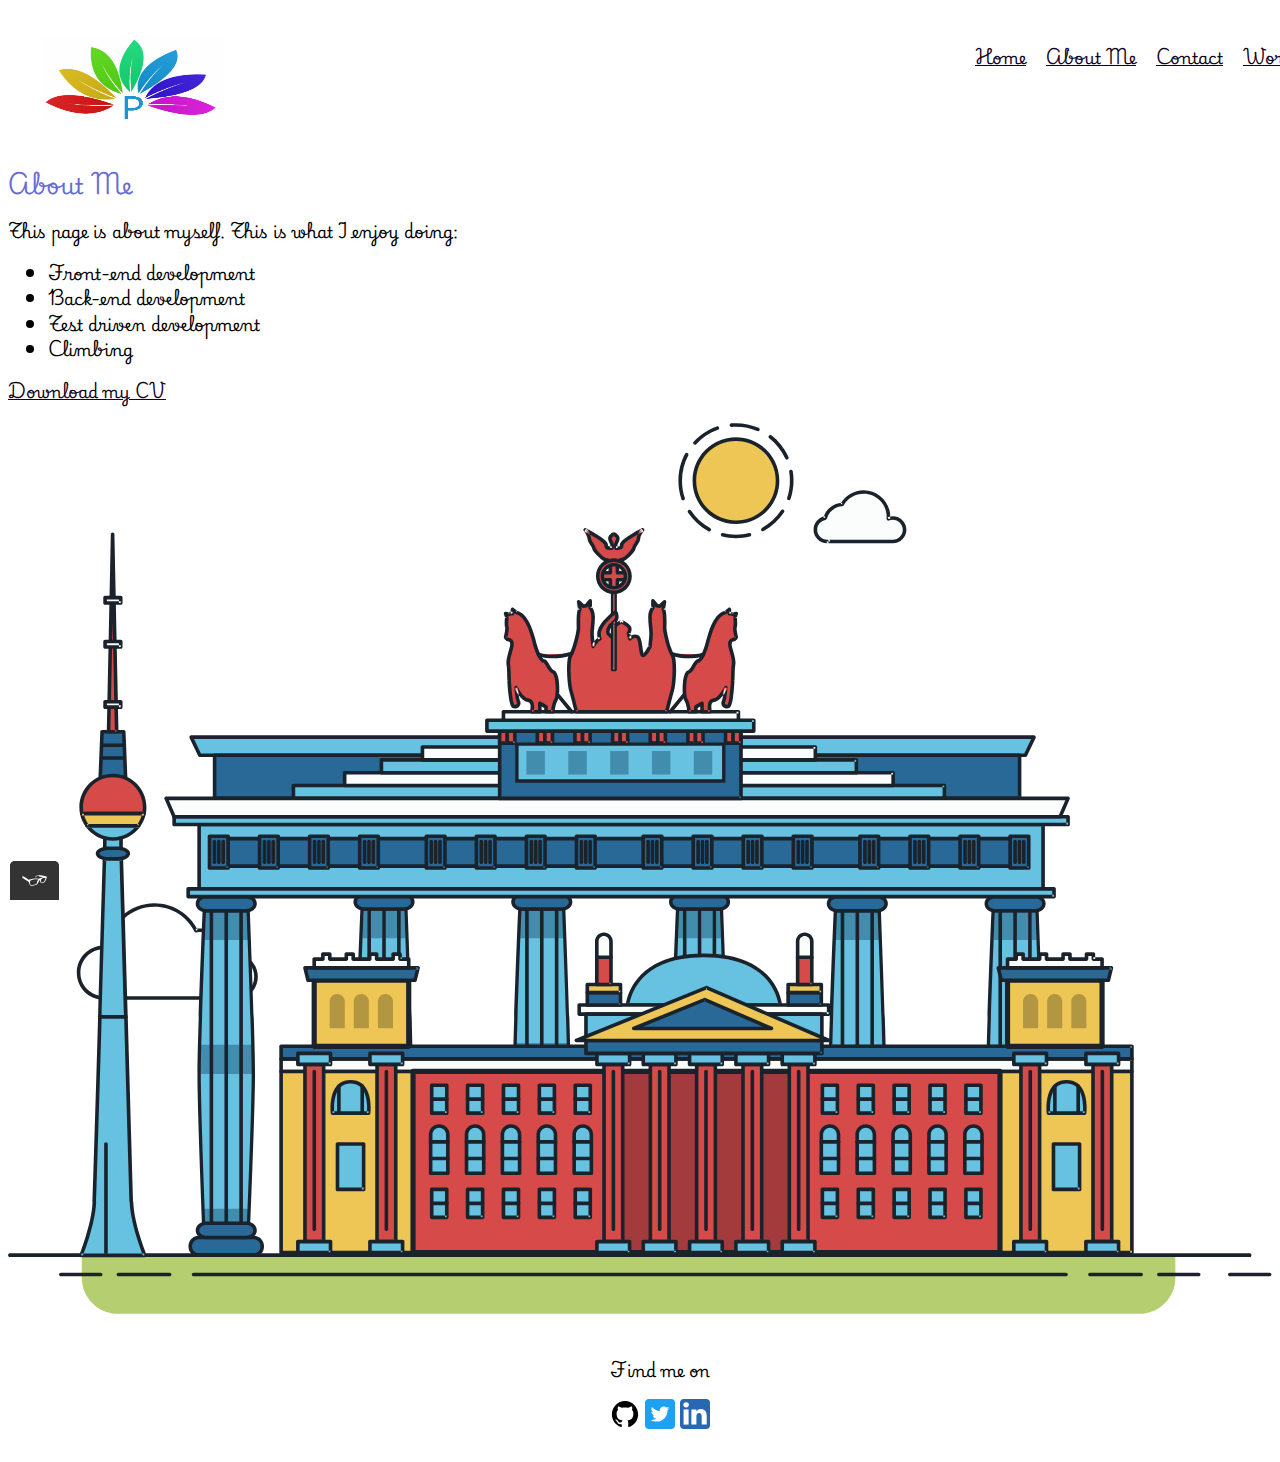
==== commit f3d2e4b7: "Removed Prototyping" ====
--- a/about.html
+++ b/about.html
@@ -4,7 +4,7 @@
 <head>
     <meta charset="UTF-8">
     <meta name="viewport" content="width=device-width, initial-scale=1.0">
-    <title>About Me</title>
+    <title>About Lisa Gringl </title>
     <link rel="preconnect" href="https://fonts.googleapis.com">
     <link rel="preconnect" href="https://fonts.gstatic.com" crossorigin>
     <link href="https://fonts.googleapis.com/css2?family=Playwrite+ES+Deco:wght@100..400&display=swap" rel="stylesheet">
@@ -33,10 +33,7 @@
                 </li>
                 <li role="presentation">
                     <a href="work.html" role="menuitem" class="navigation-list__item">Work</a>
-                </li>
-                <li role="presentation">
-                    <a href="prototype.html" role="menuitem" class="navigation-list__item">Prototyping</a>
-                </li>
+                </li> 
             </ul>
         </nav>
     </header>
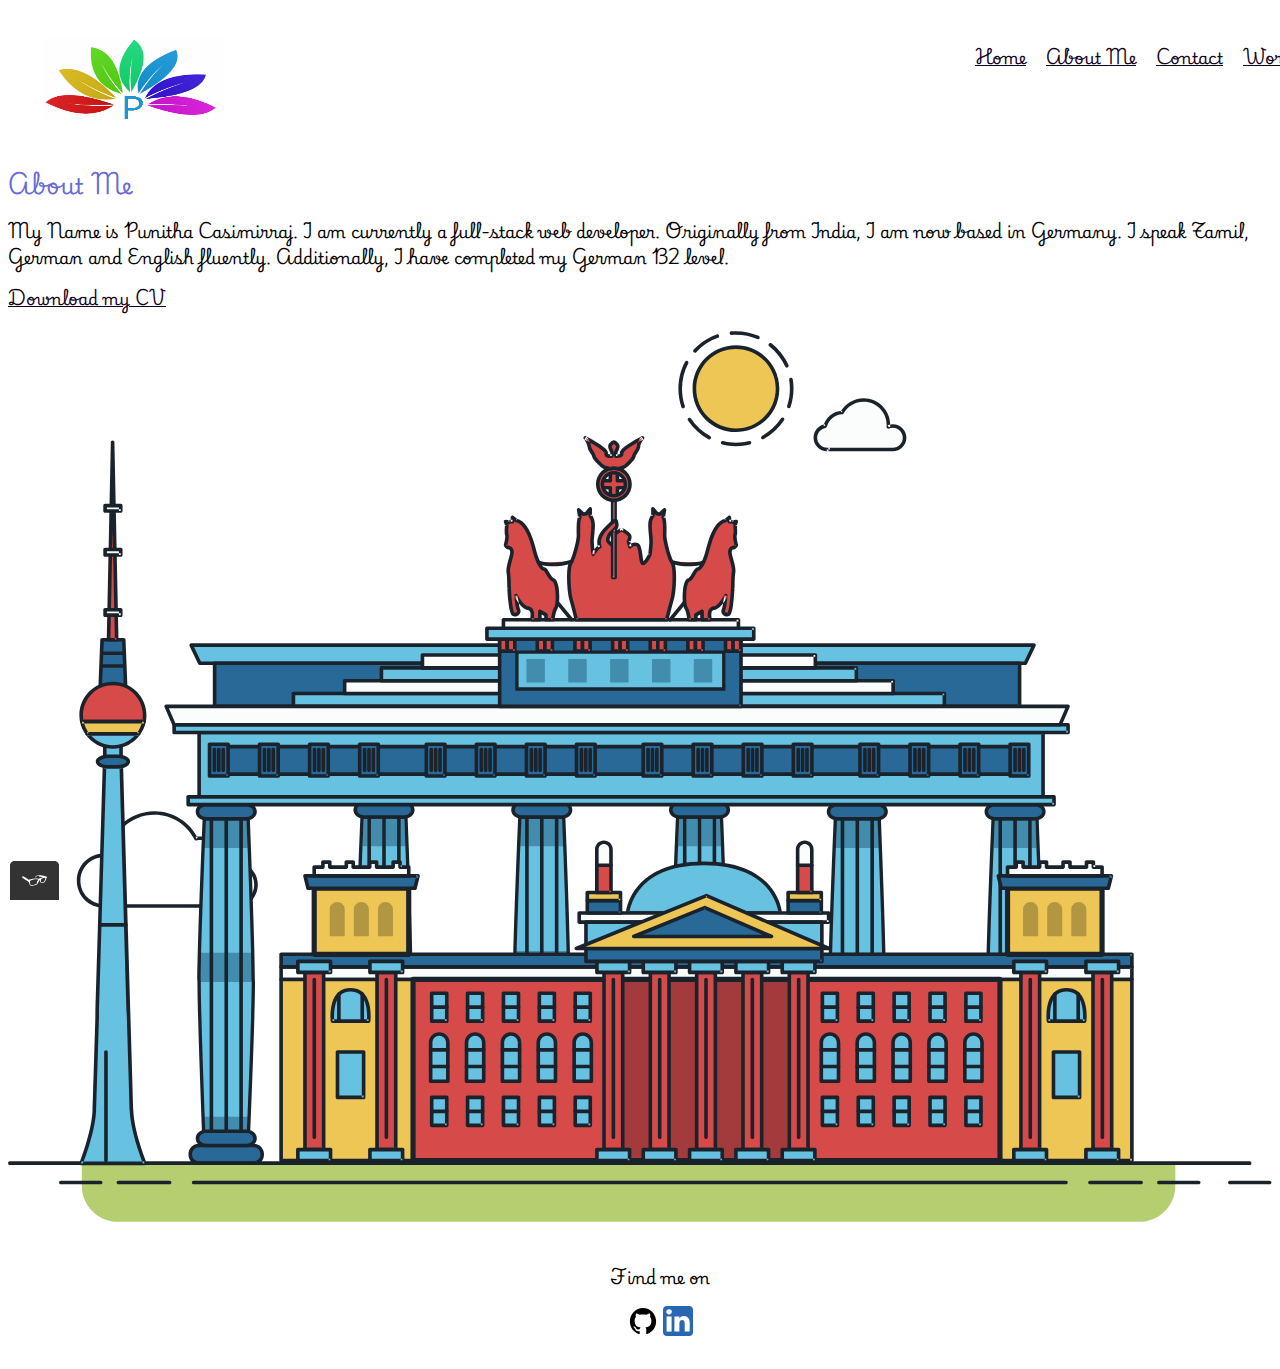
==== commit aa38915d: "Updated README.md file , Live links" ====
--- a/about.html
+++ b/about.html
@@ -33,20 +33,17 @@
                 </li>
                 <li role="presentation">
                     <a href="work.html" role="menuitem" class="navigation-list__item">Work</a>
-                </li> 
+                </li>
             </ul>
         </nav>
     </header>
     <main>
         <div>
             <h1>About Me</h1>
-            <p>This page is about myself. This is what I enjoy doing:</p>
-            <ul>
-                <li>Front-end development</li>
-                <li>Back-end development</li>
-                <li>Test driven development</li>
-                <li>Climbing</li>
-            </ul>
+            <p>My Name is Punitha Casimirraj. I am currently a full-stack web developer.
+                Originally from India, I am now based in Germany.
+                I speak Tamil, German and English fluently. Additionally, I have completed my German B2 level.</p>
+
 
             <a href="files/Resume-example.pdf" class="button" download>Download my CV</a>
         </div>
@@ -1484,11 +1481,10 @@
                 <!-- Github logo -->
                 <img src="images/github_icon.svg" alt="github" width="30px" height="30px">
 
-                <!-- Twitter logo -->
-                <img src="images/twitter_icon.svg" alt="twitter" width="30px" height="30px">
 
                 <!-- LinkedIn logo -->
-                <img src="images/linkedin_icon.svg" alt="linkedin" width="30px" height="30px">
+                <a href="https://www.linkedin.com/feed/"><img src="images/linkedin_icon.svg" alt="linkedin" width="30px"
+                        height="30px"></a>
             </div>
         </section>
     </footer>
--- a/css/style.production.css
+++ b/css/style.production.css
@@ -8,24 +8,28 @@
 body {
     font-family: "Playwrite ES Deco", cursive;
     font-optical-sizing: auto;
-    font-weight: 400; 
+    font-weight: 400;
     font-style: normal;
     line-height: 1.6;
 }
 
-  h1 {
+h1 {
     font-size: 22px;
     font-weight: 700;
-    color: #686ad7; ;
-}
-  h2 {
+    color: #686ad7;
+    ;
+}
+
+h2 {
     font-size: 20px;
     font-weight: 700;
 }
-  h3 {
+
+h3 {
     font-size: 18px;
     font-weight: 700;
 }
+
 ;
 
 
@@ -33,45 +37,56 @@
 /* Box-Sizing */
 * {
     -webkit-box-sizing: border-box;
-            box-sizing: border-box;
-}
+    box-sizing: border-box;
+}
+
 a {
     color: #130121;
 }
-a:hover, a:focus {
+
+a:hover,
+a:focus {
     text-decoration: none;
 }
+
 a:visited {
-   /* visited link */
+    /* visited link */
     color: #222223;
 }
+
 a:active {
-   /* selected link color: #454446;
+    /* selected link color: #454446;
    */
-    color:#84ef56;
-}
-input, texture, select, button {
+    color: #84ef56;
+}
+
+input,
+texture,
+select,
+button {
     font-family: system-ui;
 }
+
 .my_logo {
     width: 200px;
     height: 100px;
-   /* border: 2px solid rgba(179, 25, 25, 0.3);
+    /* border: 2px solid rgba(179, 25, 25, 0.3);
     */
     padding: 2px;
 }
+
 /* flex_container */
 .flex_container {
     display: -webkit-box;
     display: -ms-flexbox;
     display: flex;
-   /* background-color: #84ef56;
+    /* background-color: #84ef56;
     */
 }
 
 
 .felx_item {
-   /* background-color: aquamarine;
+    /* background-color: aquamarine;
     */
     height: 100px;
     margin: 10px;
@@ -79,6 +94,7 @@
     color: aliceblue;
     line-height: 75px;
 }
+
 .page-header {
     display: -webkit-box;
     display: -ms-flexbox;
@@ -86,263 +102,298 @@
     width: 100%;
     padding: 20px;
 }
+
 .page-header__item {
     -webkit-box-flex: 0;
-        -ms-flex: 0 1 200px;
-            flex: 0 1 200px;
-}
+    -ms-flex: 0 1 200px;
+    flex: 0 1 200px;
+}
+
 .page-header__item:last-child {
     -webkit-box-flex: 1;
-        -ms-flex-positive: 1;
-            flex-grow: 1;
+    -ms-flex-positive: 1;
+    flex-grow: 1;
     text-align: right;
 }
+
 .navigation-list {
     list-style-type: none;
 }
+
 .navigation-list li {
     display: inline-block;
     margin-left: 15px;
 
-} 
- 
+}
+
 
 .portrait-img {
     width: 200px;
     margin-right: 40px;
     border-radius: 50%;
-   /* */
-   /* border: 20px solid rgba(79, 25, 179, 0.3);
-    */
-}
+    /* */
+    /* border: 20px solid rgba(79, 25, 179, 0.3);
+    */
+}
+
 .profile__portrait {
     float: left;
     width: 250px;
 }
+
 .page-main-portrait {
     display: -webkit-box;
     display: -ms-flexbox;
     display: flex;
     width: 100%;
     padding: 20px;
-   /* border: 2px solid rgba(79, 25, 179, 0.3);
-    */
-}
+    /* border: 2px solid rgba(79, 25, 179, 0.3);
+    */
+}
+
 .page-main-portrait-item {
     text-align: right;
-   /* border: 2px solid rgba(250, 31, 173, 0.3);
+    /* border: 2px solid rgba(250, 31, 173, 0.3);
     */
     -ms-flex-preferred-size: 50px;
-        flex-basis: 50px;
+    flex-basis: 50px;
     -webkit-box-flex: 1;
-        -ms-flex-positive: 1;
-            flex-grow: 1;
-}
+    -ms-flex-positive: 1;
+    flex-grow: 1;
+}
+
 .page-main-portrait-item:nth-child(2) {
     text-align: left;
     padding: 20px;
     -ms-flex-preferred-size: 200px;
-        flex-basis: 200px;
+    flex-basis: 200px;
     -webkit-box-flex: 1;
-        -ms-flex-positive: 1;
-            flex-grow: 1;
-   /* border: 2px solid rgba(244, 228, 12, 0.3);
-    */
-}
+    -ms-flex-positive: 1;
+    flex-grow: 1;
+    /* border: 2px solid rgba(244, 228, 12, 0.3);
+    */
+}
+
 .page-footer {
     display: -webkit-box;
     display: -ms-flexbox;
     display: flex;
     -webkit-box-orient: vertical;
     -webkit-box-direction: normal;
-        -ms-flex-direction: column;
-            flex-direction: column;
+    -ms-flex-direction: column;
+    flex-direction: column;
     -webkit-box-pack: center;
-        -ms-flex-pack: center;
-            justify-content: center;
+    -ms-flex-pack: center;
+    justify-content: center;
     -webkit-box-align: center;
-        -ms-flex-align: center;
-            align-items: center;
+    -ms-flex-align: center;
+    align-items: center;
     width: 100%;
     padding: 20px;
-   /* border: 2px solid rgba(79, 25, 179, 0.3);
+    /* border: 2px solid rgba(79, 25, 179, 0.3);
     */
     text-align: center;
 }
+
 .page-footer-items {
-   /* border: 2px solid rgba(30, 223, 37, 0.3);
+    /* border: 2px solid rgba(30, 223, 37, 0.3);
     */
     -webkit-box-pack: center;
-        -ms-flex-pack: center;
-            justify-content: center;
+    -ms-flex-pack: center;
+    justify-content: center;
     -webkit-box-align: center;
-        -ms-flex-align: center;
-            align-items: center;
-}
+    -ms-flex-align: center;
+    align-items: center;
+}
+
 /* start - Work Page - column grid */
 .grid {
     display: -ms-grid;
     display: grid;
-   /* border: 2px solid rgba(21, 232, 123, 0.3);
+    /* border: 2px solid rgba(21, 232, 123, 0.3);
     */
     -ms-grid-columns: 1fr 20px 1fr 20px 1fr;
     grid-template-columns: 1fr 1fr 1fr;
     grid-gap: 20px;
     margin: 0;
 }
+
 .grid__item {
-   /* background-color: lightgray;
+    /* background-color: lightgray;
     */
     width: auto;
     min-height: auto;
     padding: 10px;
     margin: 0;
 }
+
 @media all and (max-width: 500px) {
     .grid {
         -ms-grid-columns: 1fr;
         grid-template-columns: 1fr;
-   }
-}
+    }
+}
+
 @media all and (min-width: 500px) and (max-width: 750px) {
     .grid {
         -ms-grid-columns: 1fr 20px 1fr;
         grid-template-columns: 1fr 1fr;
-   }
-}
+    }
+}
+
 @media all and (max-width: 750px) {
     .grid {
         grid-gap: 10px;
-   }
+    }
+
     .grid__item:last-child {
         grid-column: auto / auto;
         grid-row: auto / auto;
-   }
-}
+    }
+}
+
 /* end - Work Page - column grid */
 /* start - button transition */
 
 
 
 button {
-   /* overwrites browser defaults and resets the border */
+    /* overwrites browser defaults and resets the border */
     border: none;
     display: inline-block;
-   /* takes the font from the outer container */
+    /* takes the font from the outer container */
     font-family: inherit;
-   /* styles the button */
+    /* styles the button */
     background-color: #3a49ec;
     color: undefined;
     text-decoration: none;
     padding: 10px;
     border-radius: 3px;
-   /* width of the border, type, color */
+    /* width of the border, type, color */
     border-bottom: 2px solid rgba(0, 0, 0, 0.3);
     -webkit-transition-duration: 0.9s;
-         -o-transition-duration: 0.9s;
-            transition-duration: 0.9s;
+    -o-transition-duration: 0.9s;
+    transition-duration: 0.9s;
     -webkit-transition-property: opacity;
     -o-transition-property: opacity;
     transition-property: opacity;
 }
+
 button:focus {
-   /* reduces the opacity of the button to 80% */
+    /* reduces the opacity of the button to 80% */
     opacity: 0.8;
     cursor: pointer;
 }
+
 button:hover {
     cursor: pointer;
     opacity: 0.8;
     font-size: 16px;
 }
+
 /* end - button transition */
 /* start Sun and cloud movement animation */
-.sun {  
-    -webkit-animation: 9s color-change infinite alternate linear;  
-            animation: 9s color-change infinite alternate linear;
-}
- 
+.sun {
+    -webkit-animation: 9s color-change infinite alternate linear;
+    animation: 9s color-change infinite alternate linear;
+}
+
 
 @-webkit-keyframes color-change {
     0% {
         fill: #f5bc10;
-   }
+    }
+
     50% {
         fill: #fcffad;
-   }
+    }
+
     100% {
         fill: #d3530e;
-   }
-}
- 
+    }
+}
+
 
 @keyframes color-change {
     0% {
         fill: #f5bc10;
-   }
+    }
+
     50% {
         fill: #fcffad;
-   }
+    }
+
     100% {
         fill: #d3530e;
-   }
-}
+    }
+}
+
 @-webkit-keyframes cloud-move {
     from {
         -webkit-transform: translate(0, 50px);
-                transform: translate(0, 50px);
-   }
+        transform: translate(0, 50px);
+    }
+
     to {
         -webkit-transform: translate(200px, 50px);
-                transform: translate(200px, 50px);
-   }
-}
+        transform: translate(200px, 50px);
+    }
+}
+
 @keyframes cloud-move {
     from {
         -webkit-transform: translate(0, 50px);
-                transform: translate(0, 50px);
-   }
+        transform: translate(0, 50px);
+    }
+
     to {
         -webkit-transform: translate(200px, 50px);
-                transform: translate(200px, 50px);
-   }
-}
+        transform: translate(200px, 50px);
+    }
+}
+
 .cloud-front {
     -webkit-animation-duration: 30s;
-            animation-duration: 30s;
+    animation-duration: 30s;
     -webkit-animation-name: cloud-move;
-            animation-name: cloud-move;
+    animation-name: cloud-move;
     -webkit-animation-iteration-count: infinite;
-            animation-iteration-count: infinite;
+    animation-iteration-count: infinite;
     -webkit-animation-direction: alternate;
-            animation-direction: alternate;
+    animation-direction: alternate;
     -webkit-animation-timing-function: linear;
-            animation-timing-function: linear;
-}
+    animation-timing-function: linear;
+}
+
 @-webkit-keyframes cloud-move-reverse {
     from {
         -webkit-transform: translate(446px, 48px);
-                transform: translate(446px, 48px);
-   }
+        transform: translate(446px, 48px);
+    }
+
     to {
         -webkit-transform: translate(100px, 48px);
-                transform: translate(100px, 48px);
-   }
-}
+        transform: translate(100px, 48px);
+    }
+}
+
 @keyframes cloud-move-reverse {
     from {
         -webkit-transform: translate(446px, 48px);
-                transform: translate(446px, 48px);
-   }
+        transform: translate(446px, 48px);
+    }
+
     to {
         -webkit-transform: translate(100px, 48px);
-                transform: translate(100px, 48px);
-   }
-}
+        transform: translate(100px, 48px);
+    }
+}
+
 .cloud-back {
     -webkit-animation: 34s cloud-move-reverse infinite alternate linear;
-            animation: 34s cloud-move-reverse infinite alternate linear;
-}
+    animation: 34s cloud-move-reverse infinite alternate linear;
+}
+
 /* end cloud movement animation */
 /* start - Tooltip text */
 
@@ -352,8 +403,9 @@
     position: relative;
     display: inline-block;
     border-bottom: 1px dotted #60b2df;
-   /* If you want dots under the hoverable text */
-}
+    /* If you want dots under the hoverable text */
+}
+
 /* Tooltip text */
 .tooltip .tooltiptext {
     visibility: hidden;
@@ -362,22 +414,24 @@
     text-align: center;
     padding: 15px 0;
     border-radius: 6px;
-   /* Position the tooltip text - see examples below! */
+    /* Position the tooltip text - see examples below! */
     position: absolute;
     z-index: 1;
 }
+
 /* Show the tooltip text when you mouse over the tooltip container */
 .tooltip:hover .tooltiptext {
     visibility: visible;
 }
+
 /* end - Tooltip text */
 /* start - button clickme effect */
 
- 
-
-
-
- 
+
+
+
+
+
 
 .button_Register {
     display: inline-block;
@@ -387,23 +441,25 @@
     text-align: center;
     text-decoration: none;
     outline: none;
-    color:#fff;
+    color: #fff;
     background-color: #464cba;
     border: none;
     border-radius: 15px;
     -webkit-box-shadow: 0 9px #666;
-            box-shadow: 0 9px #666;
-}
+    box-shadow: 0 9px #666;
+}
+
 .button_Register:hover {
-    background-color:#1b3887;
-}
+    background-color: #1b3887;
+}
+
 .button_Register:active {
-    background-color:#3e8e41;
+    background-color: #3e8e41;
     -webkit-box-shadow: 0 5px #666;
-            box-shadow: 0 5px #666;
+    box-shadow: 0 5px #666;
     -webkit-transform: translateY(4px);
-        -ms-transform: translateY(4px);
-            transform: translateY(4px);
+    -ms-transform: translateY(4px);
+    transform: translateY(4px);
 }
 
 
@@ -420,32 +476,37 @@
     background-color: #21788b;
     position: relative;
     -webkit-animation-name: sentMail_Animation;
-            animation-name: sentMail_Animation;
+    animation-name: sentMail_Animation;
     -webkit-animation-duration: 4s;
-            animation-duration: 4s;
-}
+    animation-duration: 4s;
+}
+
 @-webkit-keyframes sentMail_Animation {
     0% {
         background-color: #1a6295;
         left: 0px;
         top: 0px;
-   }
+    }
+
     100% {
         background-color: lighter(#1a6295, 40%);
         left: 350px;
         top: 0px;
-   }
-}
+    }
+}
+
 @keyframes sentMail_Animation {
     0% {
         background-color: #1a6295;
         left: 0px;
         top: 0px;
-   }
+    }
+
     100% {
         background-color: lighter(#1a6295, 40%);
         left: 350px;
         top: 0px;
-   }
-}
+    }
+}
+
 /* end - sentMail_Animation */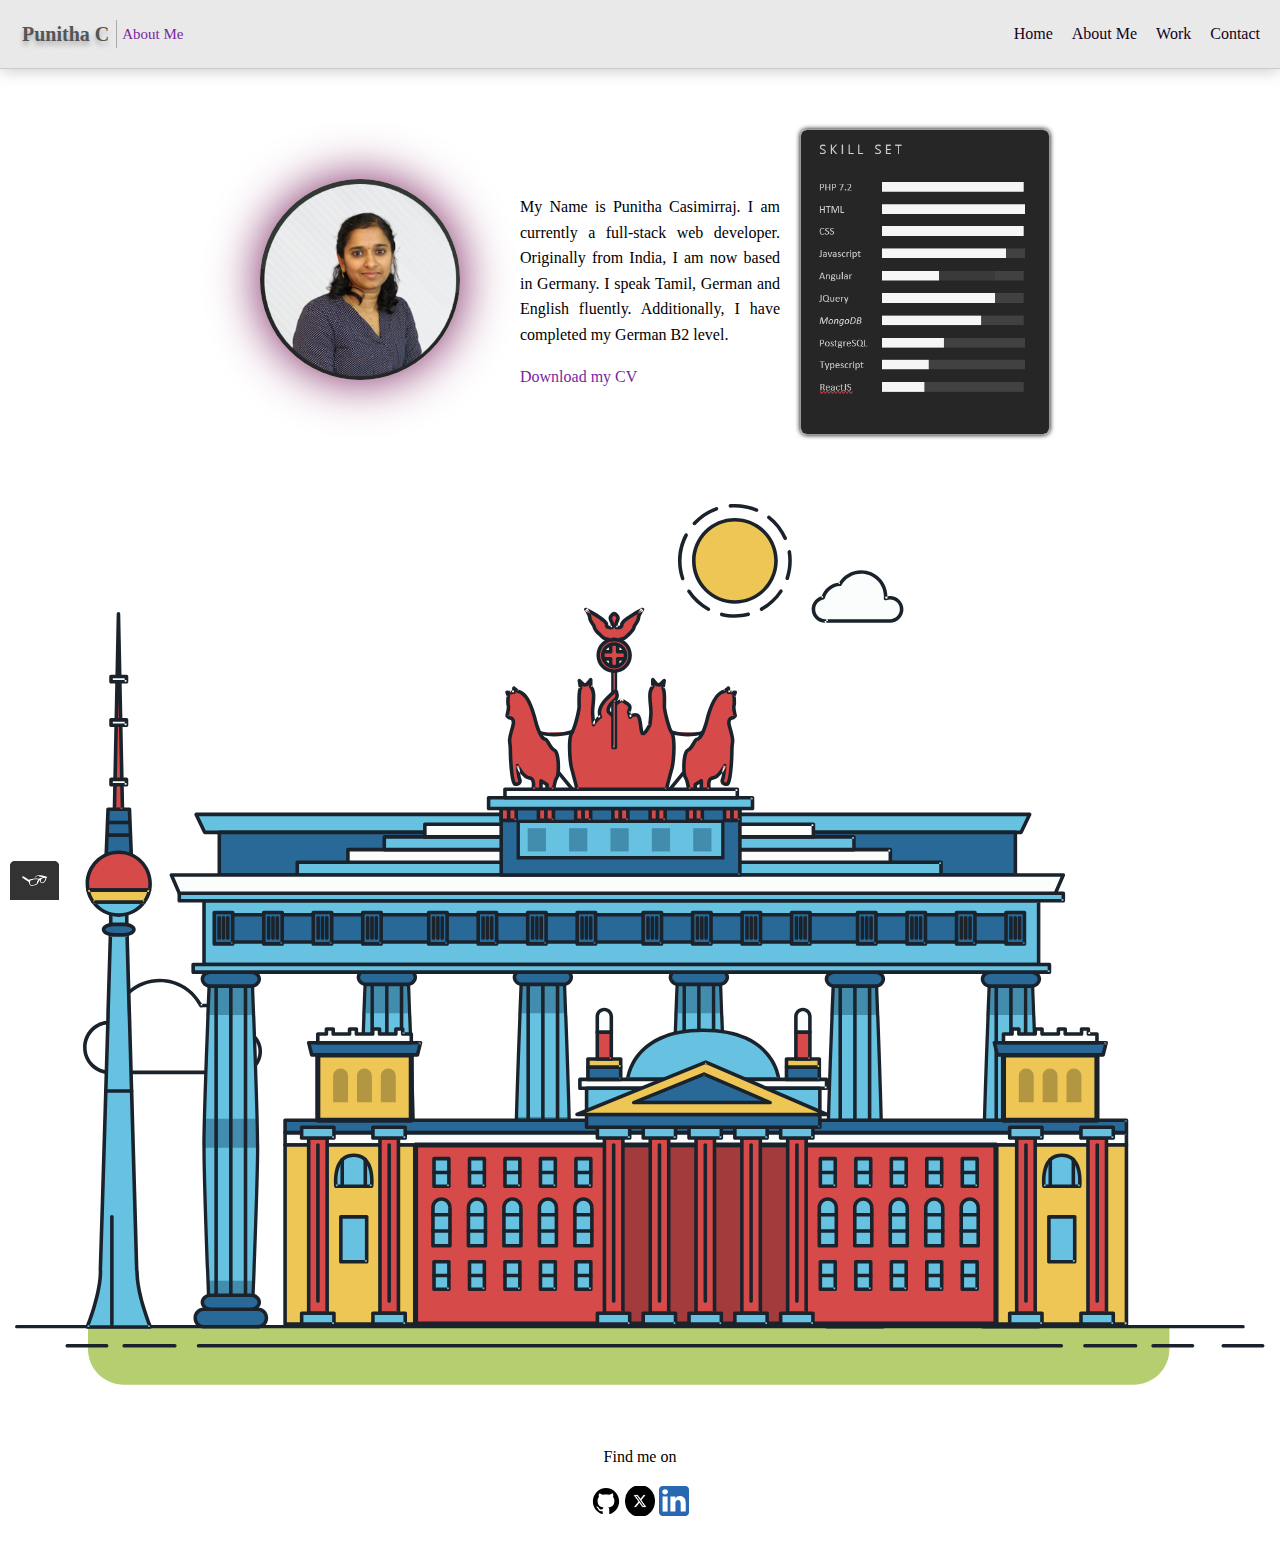
==== commit 9fdee58d: "Updated the layout" ====
--- a/about.html
+++ b/about.html
@@ -18,7 +18,8 @@
 
     <header class="page-header">
         <!-- Add Logo here -->
-        <img src="images/Logo_N.png" alt="logo" class="my_logo page-header__item">
+        <div class="my_logo page-header_Title">Punitha C</div>
+        <div class="my_logo page-header_page">About Me</div>
         <nav class="main-navigation page-header__item">
             <ul role="menubar" class="navigation-list">
                 <li role="presentation">
@@ -29,24 +30,49 @@
                     <a href="about.html" role="menuitem" class="navigation-list__item">About Me</a>
                 </li>
                 <li role="presentation">
-                    <a href="contact.html" role="menuitem" class="navigation-list__item">Contact</a>
+                    <a href="work.html" role="menuitem" class="navigation-list__item">Work</a>
                 </li>
                 <li role="presentation">
-                    <a href="work.html" role="menuitem" class="navigation-list__item">Work</a>
+                    <a href="contact.html" role="menuitem" class="navigation-list__item">Contact</a>
                 </li>
             </ul>
         </nav>
     </header>
     <main>
-        <div>
-            <h1>About Me</h1>
+
+        <div class="page-main-portrait">
+            <div class="page-main-portrait-item">
+                <img src="images/Punitha_Pic.png" alt="My Portrait" class="portrait-img">
+            </div>
+
+            <div class="page-main-portrait-item" style="min-width: 300px;">
+
+                <p>My Name is Punitha Casimirraj. I am currently a full-stack web developer.
+                    Originally from India, I am now based in Germany.
+                    I speak Tamil, German and English fluently. Additionally, I have completed my German B2 level.</p>
+                <a href="files/Resume-example.pdf" class="link" download>Download my CV</a>
+            </div>
+            <div class="page-main-portrait-item">
+                <img src="images/skillset_chart.png" class="project-img"
+                    style="border: solid 1px #999;  border-radius: 7px; margin-top: 5px; width: 250px;">
+            </div>
+        </div>
+
+        <!-- <div>
+
             <p>My Name is Punitha Casimirraj. I am currently a full-stack web developer.
                 Originally from India, I am now based in Germany.
                 I speak Tamil, German and English fluently. Additionally, I have completed my German B2 level.</p>
 
 
-            <a href="files/Resume-example.pdf" class="button" download>Download my CV</a>
-        </div>
+            <a href="files/Resume-example.pdf" class="link" download>Download my CV</a>
+
+
+        </div> -->
+        <!-- <div>
+            <img src="images/skillset_chart.png" class="project-img"
+                style="border: solid 1px #999;  border-radius: 7px; margin-top: 5px;">
+        </div> -->
 
 
 
@@ -1479,12 +1505,13 @@
             </div>
             <div class="page-footer-items">
                 <!-- Github logo -->
-                <img src="images/github_icon.svg" alt="github" width="30px" height="30px">
-
-
+                <a href="https://github.com/punithacasi"><img src="images/github_icon.svg" alt="github" width="30px"
+                        height="30px"></a>
+                <!-- X logo -->
+                <a href="https://x.com/punithacasi"><img src="images/x.png" alt="x" width="30px" height="30px"></a>
                 <!-- LinkedIn logo -->
-                <a href="https://www.linkedin.com/feed/"><img src="images/linkedin_icon.svg" alt="linkedin" width="30px"
-                        height="30px"></a>
+                <a href="https://www.linkedin.com/in/punitha-casimirraj-a180b1255/"><img src="images/linkedin_icon.svg"
+                        alt="linkedin" width="30px" height="30px"></a>
             </div>
         </section>
     </footer>
--- a/css/style.production.css
+++ b/css/style.production.css
@@ -6,11 +6,12 @@
 */
 
 body {
-    font-family: "Playwrite ES Deco", cursive;
+    font-family: Calibri;
     font-optical-sizing: auto;
     font-weight: 400;
     font-style: normal;
     line-height: 1.6;
+    margin: 0px;
 }
 
 h1 {
@@ -23,6 +24,7 @@
 h2 {
     font-size: 20px;
     font-weight: 700;
+    color: #666;
 }
 
 h3 {
@@ -30,9 +32,13 @@
     font-weight: 700;
 }
 
-;
-
-
+main {
+    padding: 15px;
+}
+
+p {
+    text-align: justify;
+}
 
 /* Box-Sizing */
 * {
@@ -42,22 +48,17 @@
 
 a {
     color: #130121;
+    text-decoration: none;
 }
 
 a:hover,
 a:focus {
-    text-decoration: none;
-}
-
-a:visited {
-    /* visited link */
-    color: #222223;
-}
-
-a:active {
-    /* selected link color: #454446;
-   */
-    color: #84ef56;
+    text-decoration: underline;
+    color: #7B1FA2;
+}
+
+.link {
+    color: #7B1FA2;
 }
 
 input,
@@ -68,8 +69,8 @@
 }
 
 .my_logo {
-    width: 200px;
-    height: 100px;
+    /* width: 200px; */
+    /* height: 100px; */
     /* border: 2px solid rgba(179, 25, 25, 0.3);
     */
     padding: 2px;
@@ -99,14 +100,35 @@
     display: -webkit-box;
     display: -ms-flexbox;
     display: flex;
-    width: 100%;
-    padding: 20px;
+    /* width: 100%; */
+    padding: 5px 20px;
+    border-bottom: solid 1px #ccc;
+    box-shadow: 0px 2px 15px #ccc;
+    background-color: #e9e9e9;
 }
 
 .page-header__item {
     -webkit-box-flex: 0;
     -ms-flex: 0 1 200px;
     flex: 0 1 200px;
+
+}
+
+.page-header_Title {
+    font-size: 20px;
+    font-weight: bold;
+    color: #555;
+    text-shadow: 0px 4px 5px #aaa;
+    margin: auto;
+}
+
+.page-header_page {
+    font-size: 15px;
+    color: #7B1FA2;
+    margin: auto;
+    border-left: solid 1px #aaa;
+    padding-left: 5px;
+    margin-left: 5px;
 }
 
 .page-header__item:last-child {
@@ -131,9 +153,8 @@
     width: 200px;
     margin-right: 40px;
     border-radius: 50%;
-    /* */
-    /* border: 20px solid rgba(79, 25, 179, 0.3);
-    */
+    border-width: 0px;
+    box-shadow: 0px 0px 50px #7B1E5D;
 }
 
 .profile__portrait {
@@ -145,13 +166,17 @@
     display: -webkit-box;
     display: -ms-flexbox;
     display: flex;
-    width: 100%;
+    max-width: 800px;
     padding: 20px;
+    margin: auto;
+    height: 400px;
     /* border: 2px solid rgba(79, 25, 179, 0.3);
+
     */
 }
 
 .page-main-portrait-item {
+    margin: auto;
     text-align: right;
     /* border: 2px solid rgba(250, 31, 173, 0.3);
     */
@@ -172,6 +197,13 @@
     flex-grow: 1;
     /* border: 2px solid rgba(244, 228, 12, 0.3);
     */
+}
+
+.project-img {
+    width: 95%;
+    max-height: 95vh;
+    border: solid 1px #999;
+    box-shadow: 0px 0px 5px;
 }
 
 .page-footer {
@@ -188,7 +220,7 @@
     -webkit-box-align: center;
     -ms-flex-align: center;
     align-items: center;
-    width: 100%;
+    /* width: 100%; */
     padding: 20px;
     /* border: 2px solid rgba(79, 25, 179, 0.3);
     */
@@ -210,12 +242,14 @@
 .grid {
     display: -ms-grid;
     display: grid;
-    /* border: 2px solid rgba(21, 232, 123, 0.3);
-    */
+    /* border: 2px solid rgba(21, 232, 123, 0.3); */
     -ms-grid-columns: 1fr 20px 1fr 20px 1fr;
     grid-template-columns: 1fr 1fr 1fr;
-    grid-gap: 20px;
+    grid-gap: 10px;
     margin: 0;
+    background-color: #ddd;
+    border-radius: 7px;
+    padding: 10px;
 }
 
 .grid__item {
@@ -225,6 +259,8 @@
     min-height: auto;
     padding: 10px;
     margin: 0;
+    border-radius: 7px;
+    background-color: #fff;
 }
 
 @media all and (max-width: 500px) {
@@ -264,7 +300,7 @@
     /* takes the font from the outer container */
     font-family: inherit;
     /* styles the button */
-    background-color: #3a49ec;
+    /* background-color: #3a49ec; */
     color: undefined;
     text-decoration: none;
     padding: 10px;
